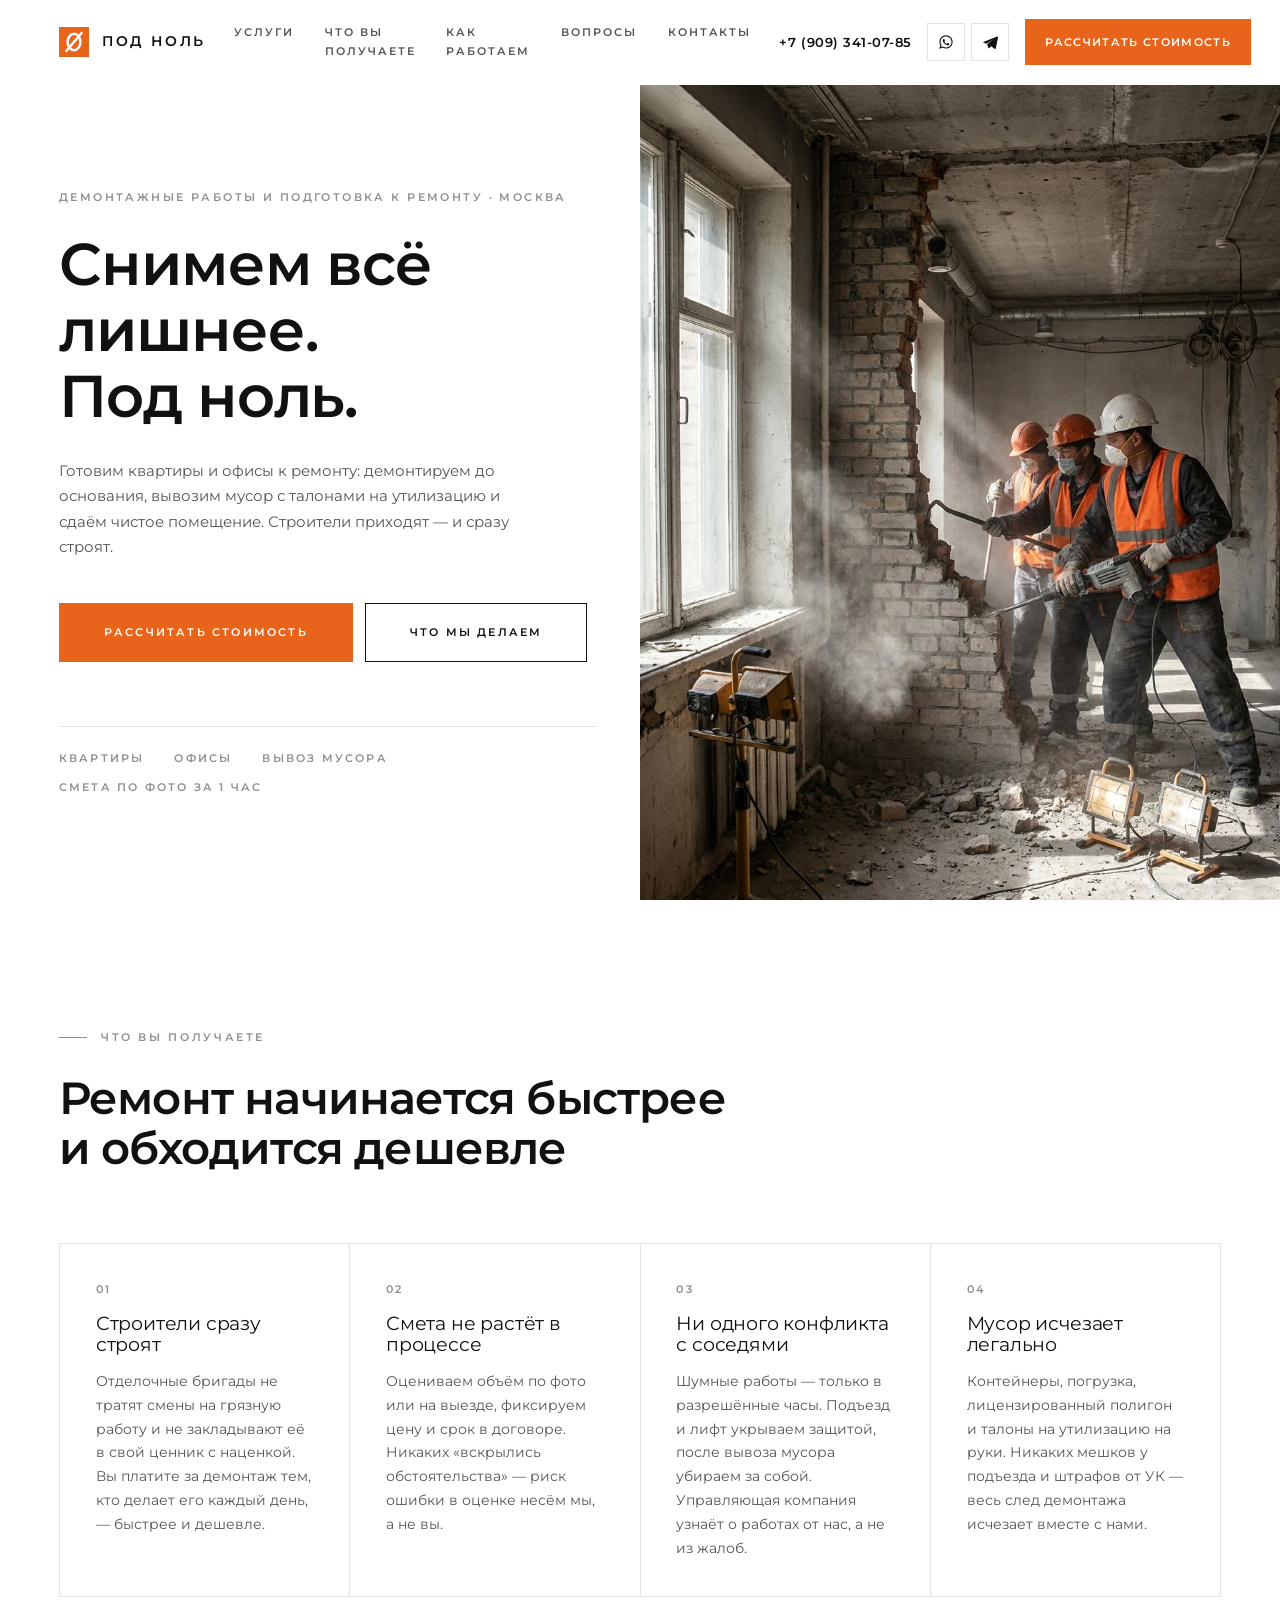
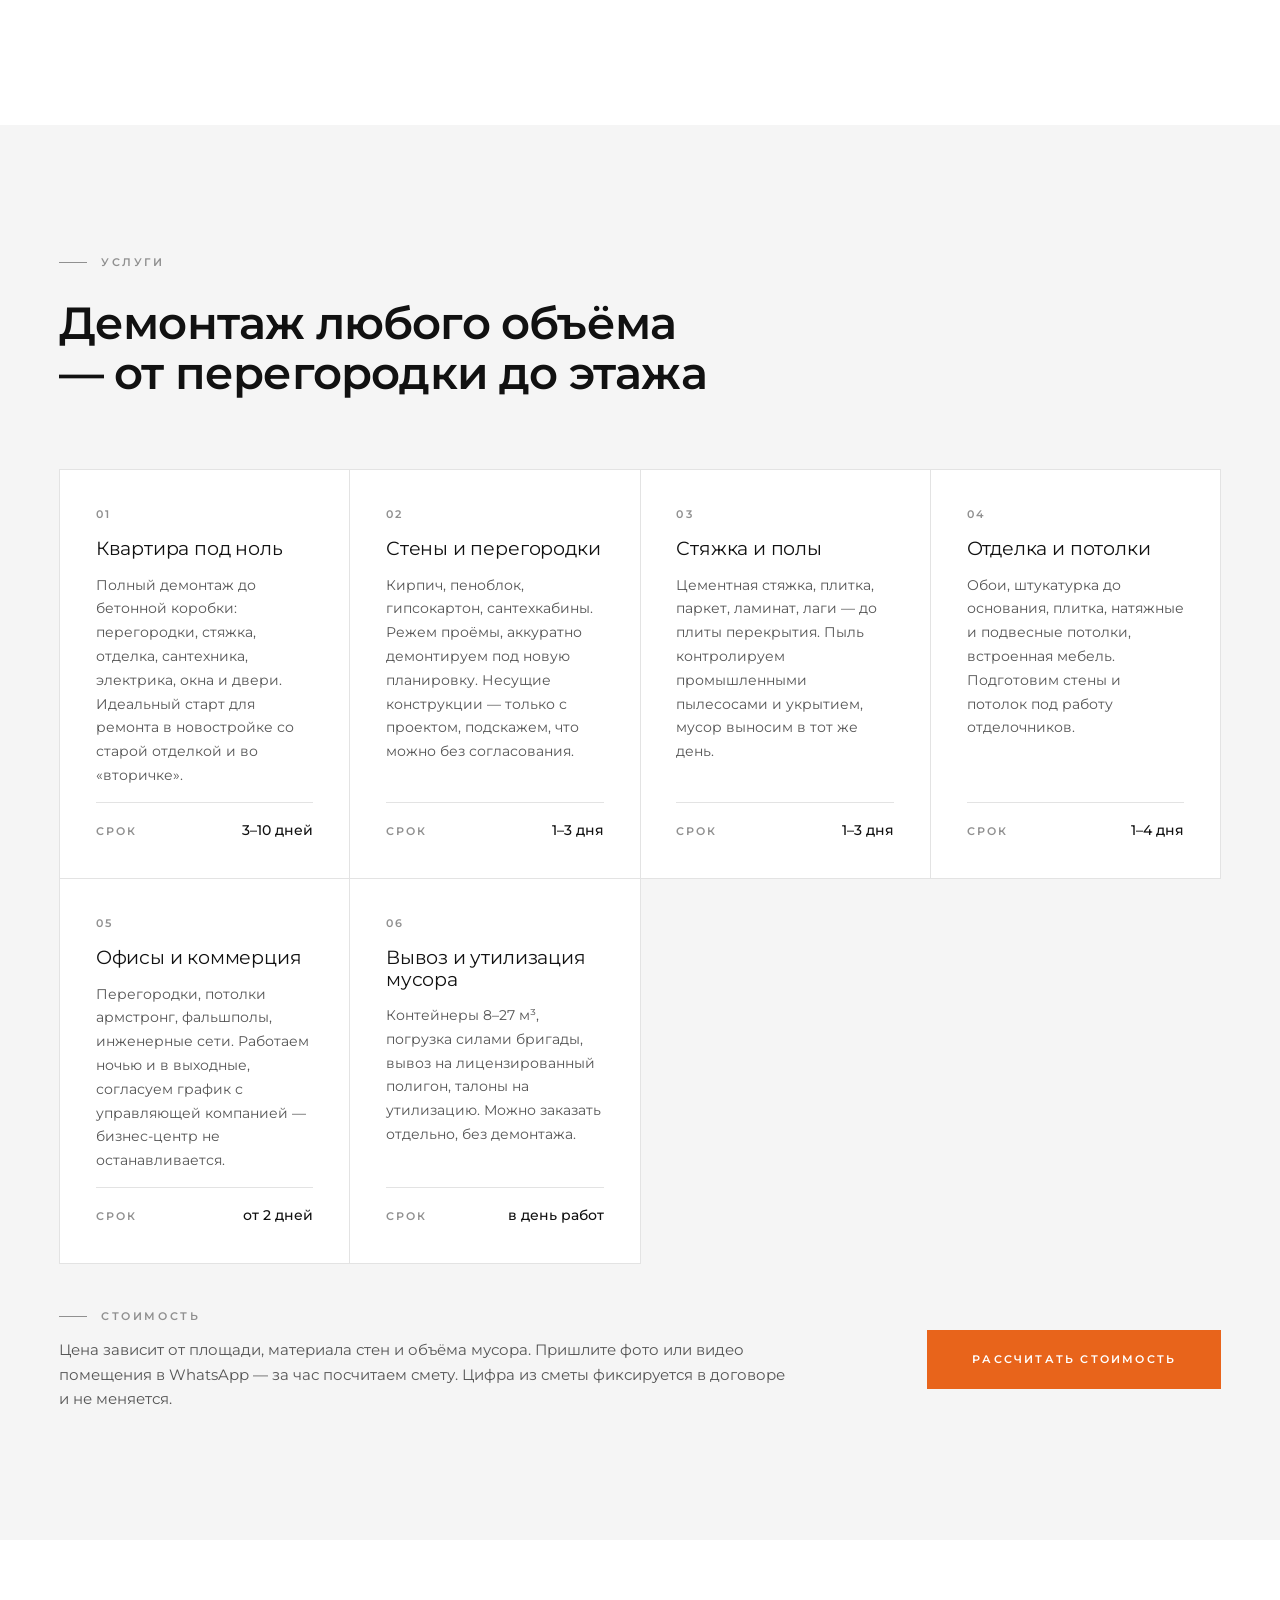
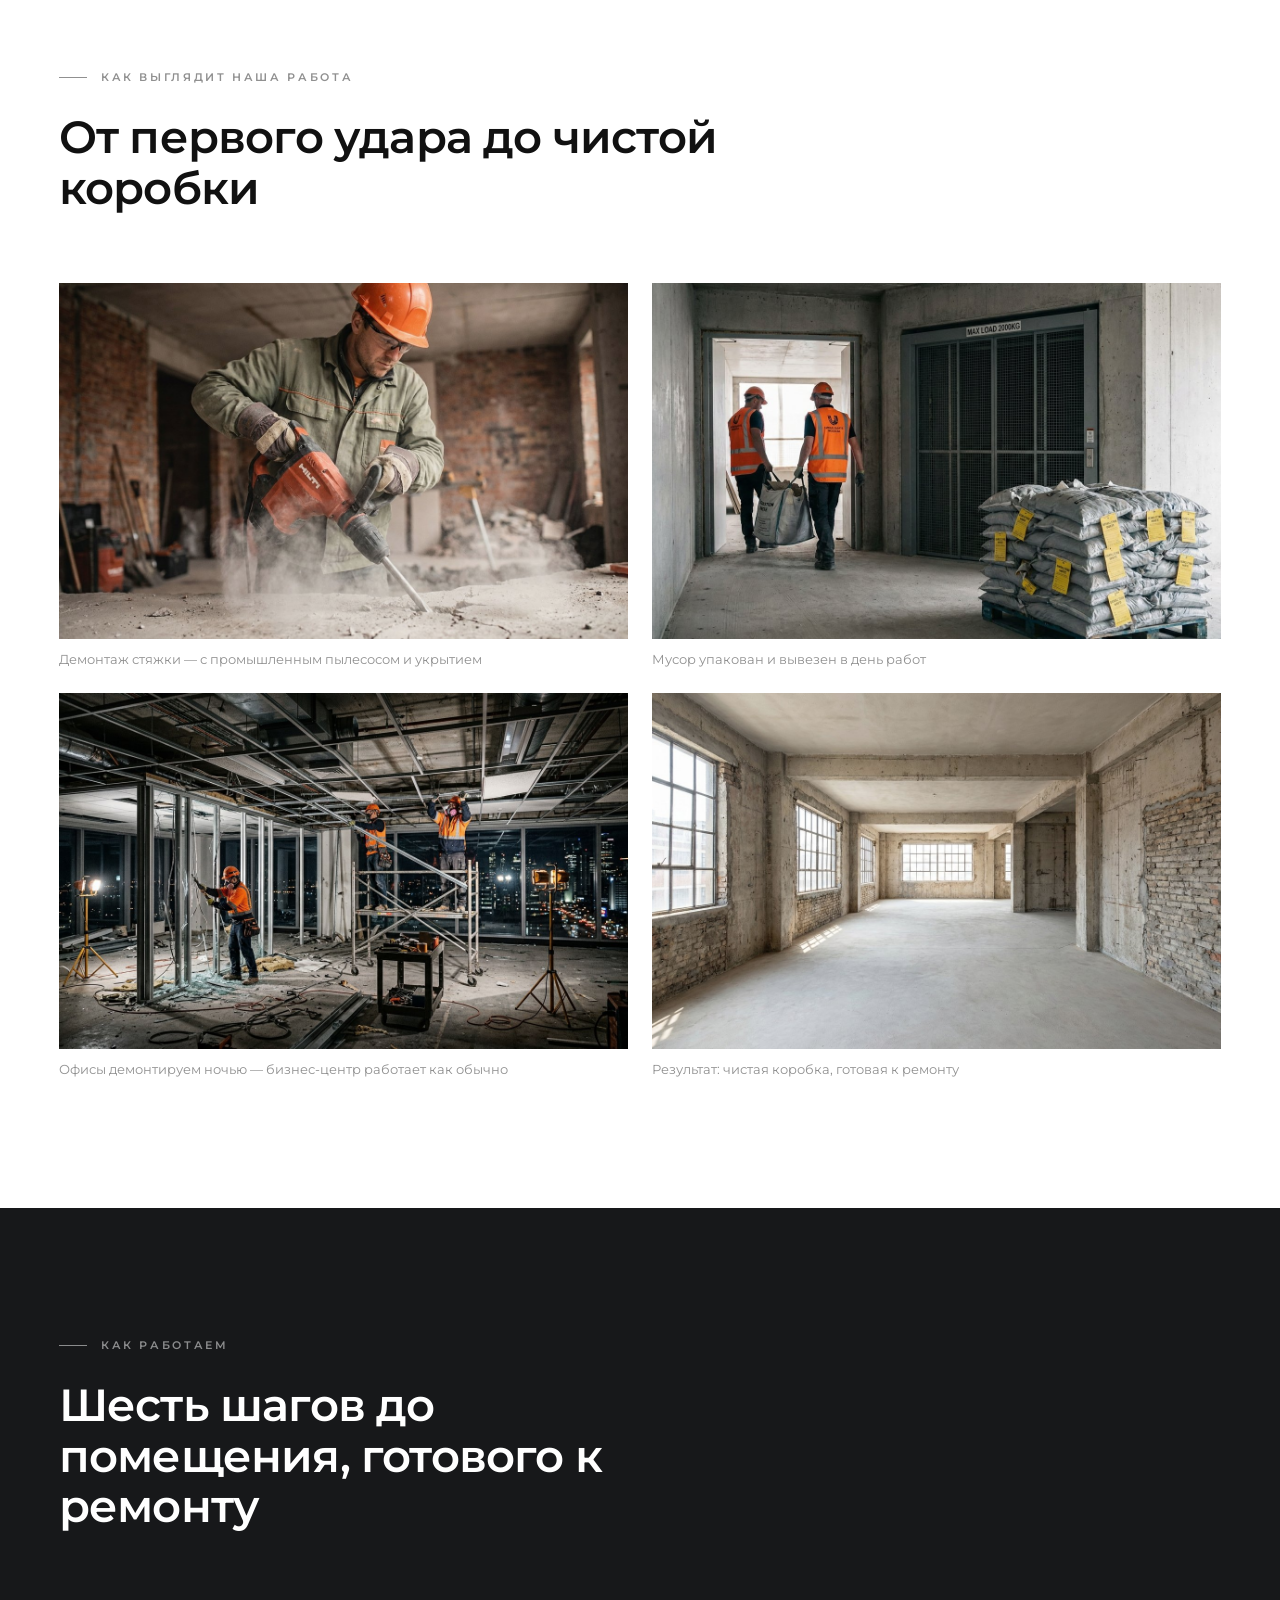
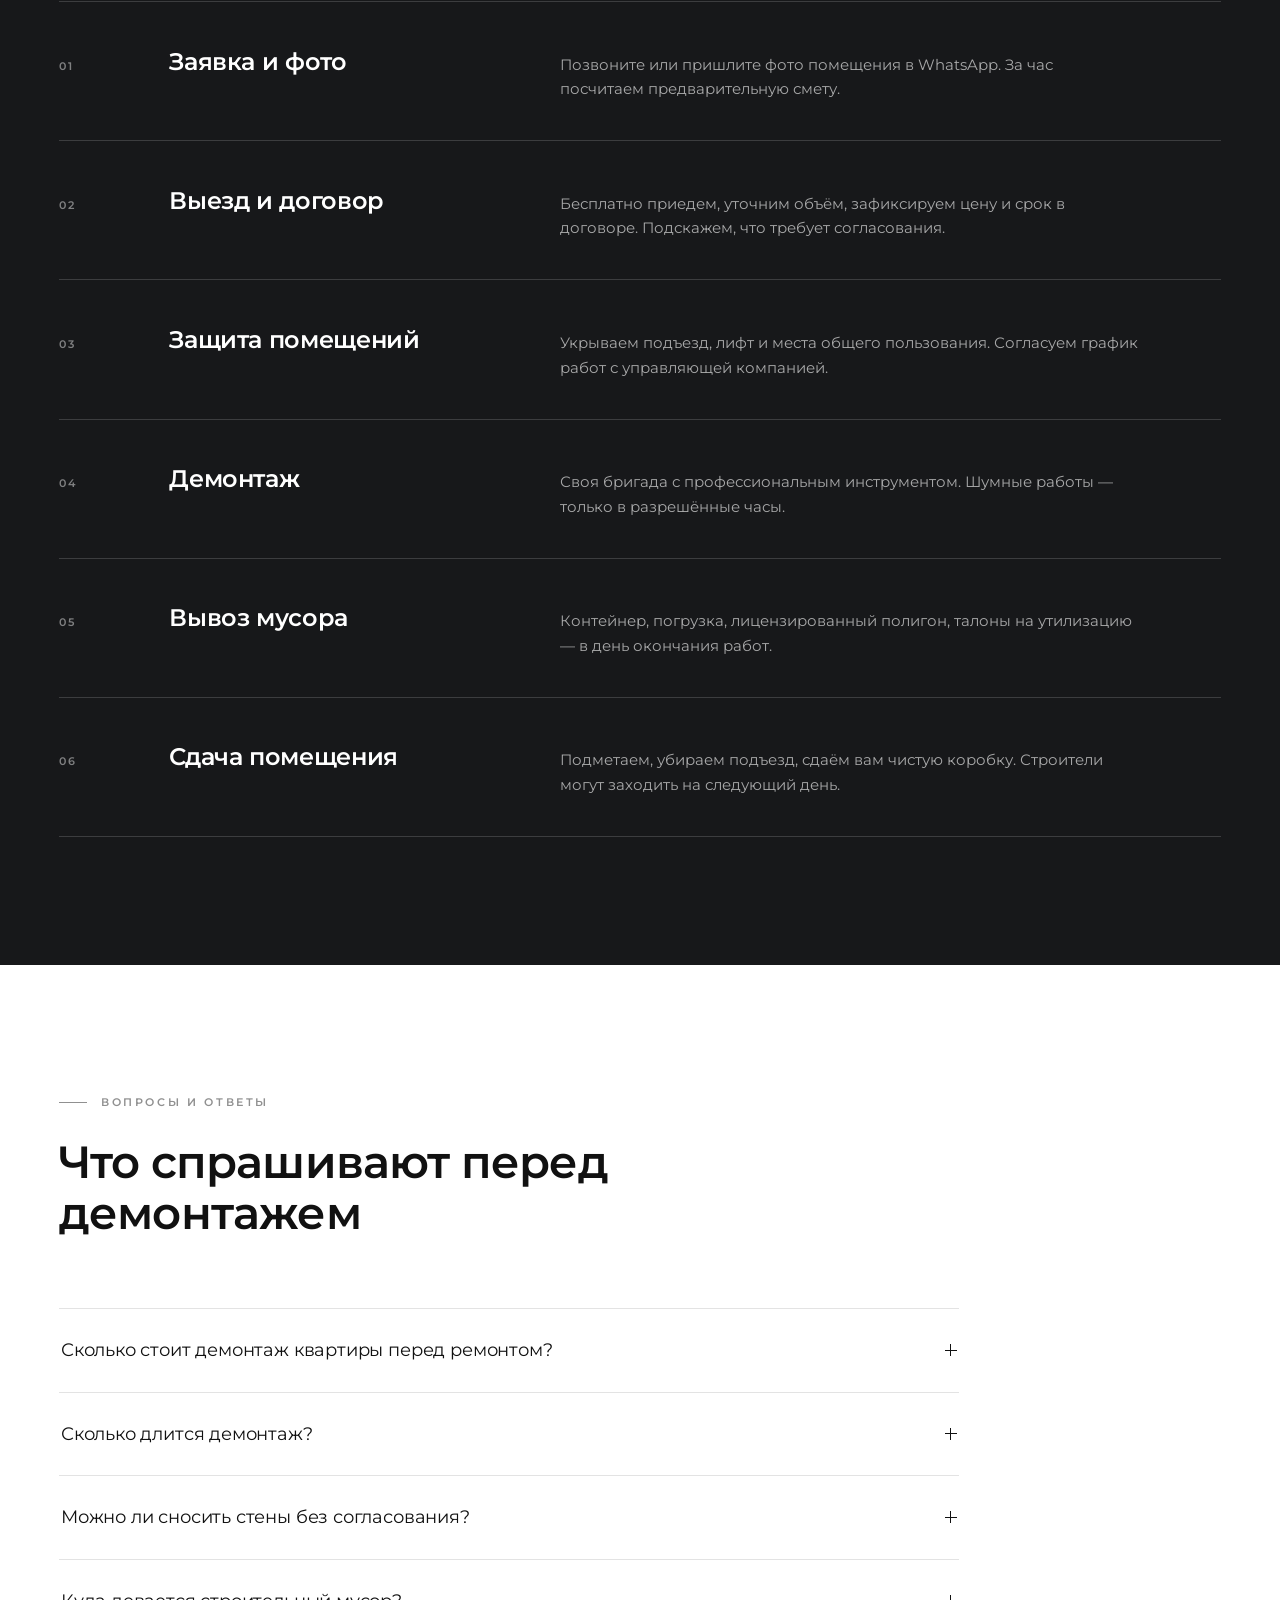
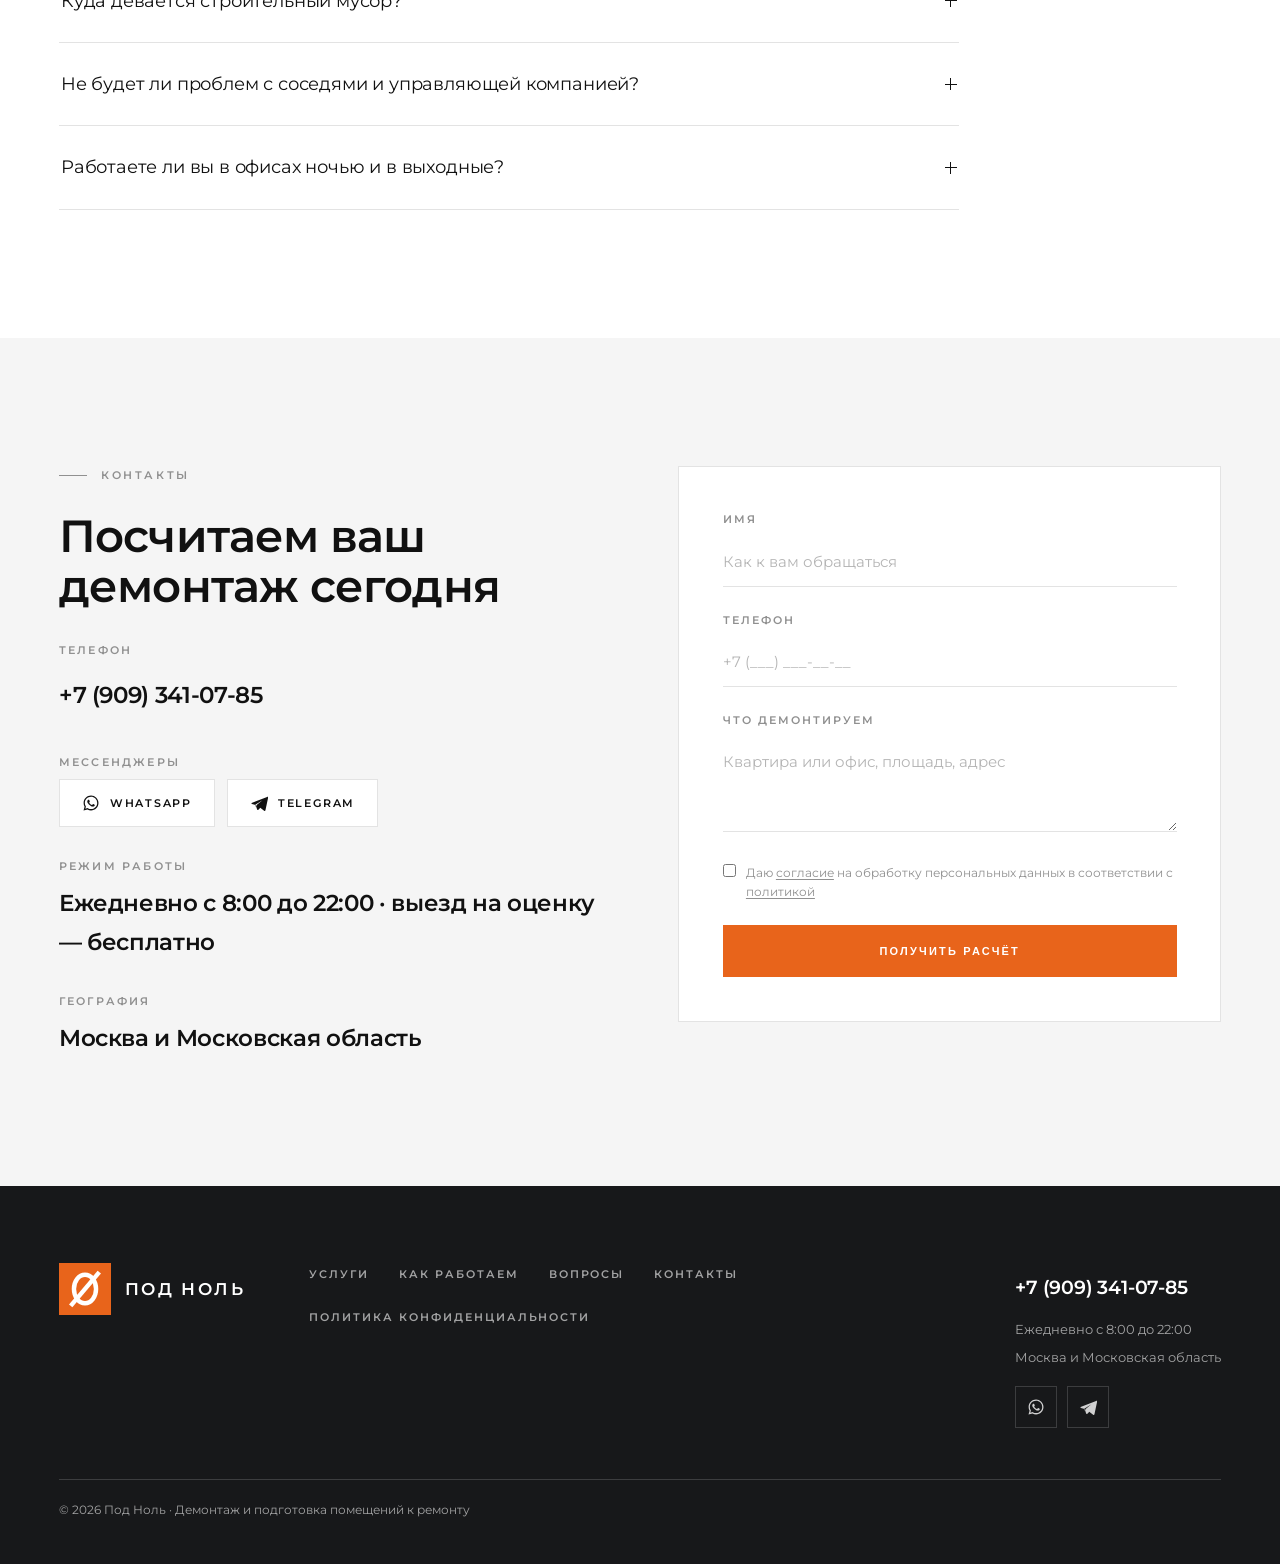
==== index.html @ 94e17ca0 "Заявки — в общий Telegram-чат через обработчик voidaform.ru Формы шлют на https://voidaform.ru/api/l" ====
<!DOCTYPE html>
<html lang="ru">
<head>
  <meta charset="UTF-8">
  <meta name="viewport" content="width=device-width, initial-scale=1">
  <title>Демонтажные работы в Москве — подготовка квартир и офисов к ремонту | Под Ноль</title>
  <meta name="description" content="Демонтаж под ноль и подготовка помещений к ремонту в Москве: квартиры, офисы, коммерческие площади. Снос стен, демонтаж стяжки и отделки, вывоз мусора с талонами. Смета по фото за 1 час, фиксируем цену в договоре.">
  <link rel="canonical" href="https://xn--d1aofccc0h.xn--p1ai/">
  <meta name="robots" content="index, follow">

  <meta property="og:type" content="website">
  <meta property="og:site_name" content="Под Ноль">
  <meta property="og:locale" content="ru_RU">
  <meta property="og:title" content="Под Ноль — демонтаж и подготовка помещений к ремонту">
  <meta property="og:description" content="Готовим квартиры и офисы к ремонту: демонтаж до основания, вывоз мусора, чистое помещение к приходу строителей. Смета по фото за 1 час.">
  <meta property="og:url" content="https://xn--d1aofccc0h.xn--p1ai/">
  <meta property="og:image" content="https://xn--d1aofccc0h.xn--p1ai/assets/img/hero.jpg">
  <meta name="twitter:card" content="summary_large_image">

  <link rel="icon" href="favicon.svg" type="image/svg+xml">

  <link rel="preload" href="assets/fonts/montserrat-cyrillic.woff2" as="font" type="font/woff2" crossorigin>
  <link rel="preload" href="assets/fonts/montserrat-latin.woff2" as="font" type="font/woff2" crossorigin>
  <link rel="stylesheet" href="css/style.css">
  <noscript><style>.reveal { opacity: 1; transform: none; }</style></noscript>
  <link rel="preload" as="image" href="assets/img/hero.jpg">

  <script type="application/ld+json">
  {
    "@context": "https://schema.org",
    "@type": "ProfessionalService",
    "@id": "https://xn--d1aofccc0h.xn--p1ai/#org",
    "name": "Под Ноль",
    "alternateName": "Под Ноль — демонтаж и подготовка помещений к ремонту",
    "description": "Демонтажные работы и подготовка помещений к ремонту в Москве: квартиры, офисы, коммерческие площади. Демонтаж стен, стяжки, отделки, вывоз и утилизация строительного мусора.",
    "url": "https://xn--d1aofccc0h.xn--p1ai/",
    "telephone": "+79093410785",
    "image": "https://xn--d1aofccc0h.xn--p1ai/assets/img/hero.jpg",
    "priceRange": "₽₽",
    "address": { "@type": "PostalAddress", "addressLocality": "Москва", "addressCountry": "RU" },
    "areaServed": "Москва и Московская область",
    "openingHours": "Mo-Su 08:00-22:00",
    "hasOfferCatalog": {
      "@type": "OfferCatalog",
      "name": "Демонтажные работы",
      "itemListElement": [
        { "@type": "Offer", "itemOffered": { "@type": "Service", "name": "Комплексный демонтаж квартиры под ноль", "serviceType": "Демонтаж квартиры перед ремонтом", "description": "Полный демонтаж до бетонного основания: стены, стяжка, отделка, сантехника, электрика. Помещение готово к ремонту.", "areaServed": "Москва и Московская область", "provider": { "@id": "https://xn--d1aofccc0h.xn--p1ai/#org" } } },
        { "@type": "Offer", "itemOffered": { "@type": "Service", "name": "Демонтаж стен и перегородок", "serviceType": "Снос стен и перегородок", "description": "Кирпич, пеноблок, гипсокартон, сантехкабины. Аккуратная резка проёмов без повреждения несущих конструкций.", "areaServed": "Москва и Московская область", "provider": { "@id": "https://xn--d1aofccc0h.xn--p1ai/#org" } } },
        { "@type": "Offer", "itemOffered": { "@type": "Service", "name": "Демонтаж стяжки и полов", "serviceType": "Демонтаж напольных покрытий", "description": "Цементная стяжка, плитка, паркет, ламинат, лаги. Вынос и вывоз в тот же день.", "areaServed": "Москва и Московская область", "provider": { "@id": "https://xn--d1aofccc0h.xn--p1ai/#org" } } },
        { "@type": "Offer", "itemOffered": { "@type": "Service", "name": "Демонтаж в офисах и коммерческих помещениях", "serviceType": "Демонтаж офисных помещений", "description": "Перегородки, потолки армстронг, фальшполы, инженерия. Работаем ночью и в выходные — без остановки бизнес-центра.", "areaServed": "Москва и Московская область", "provider": { "@id": "https://xn--d1aofccc0h.xn--p1ai/#org" } } },
        { "@type": "Offer", "itemOffered": { "@type": "Service", "name": "Вывоз и утилизация строительного мусора", "serviceType": "Вывоз строительного мусора", "description": "Контейнеры 8–27 м³, погрузка, талоны на утилизацию. Мусор не остаётся у подъезда ни на день.", "areaServed": "Москва и Московская область", "provider": { "@id": "https://xn--d1aofccc0h.xn--p1ai/#org" } } }
      ]
    }
  }
  </script>
  <script type="application/ld+json">
  {
    "@context": "https://schema.org",
    "@type": "FAQPage",
    "mainEntity": [
      { "@type": "Question", "name": "Сколько стоит демонтаж квартиры перед ремонтом?", "acceptedAnswer": { "@type": "Answer", "text": "Цена зависит от площади, материала стен и объёма мусора. Пришлите фото помещения в WhatsApp — за час посчитаем смету. Цифра из сметы фиксируется в договоре и не меняется в процессе." } },
      { "@type": "Question", "name": "Сколько длится демонтаж?", "acceptedAnswer": { "@type": "Answer", "text": "Однокомнатная квартира под ноль — 3–5 дней, трёхкомнатная — 5–10 дней, офис — от 2 дней в зависимости от площади. Точный срок фиксируем в договоре." } },
      { "@type": "Question", "name": "Можно ли сносить стены без согласования?", "acceptedAnswer": { "@type": "Answer", "text": "Ненесущие перегородки в большинстве случаев демонтируются без согласования, несущие конструкции не трогаем без проекта. Перед началом бесплатно подскажем, что в вашем помещении можно демонтировать сразу, а что требует согласования." } },
      { "@type": "Question", "name": "Куда девается строительный мусор?", "acceptedAnswer": { "@type": "Answer", "text": "Вывозим контейнерами на лицензированные полигоны и выдаём талоны на утилизацию. Мусор не остаётся у подъезда и не попадает в бытовые контейнеры — это защищает вас от штрафов и претензий управляющей компании." } },
      { "@type": "Question", "name": "Не будет ли проблем с соседями и управляющей компанией?", "acceptedAnswer": { "@type": "Answer", "text": "Работаем в разрешённые часы, места общего пользования укрываем защитными материалами, лифт — обивкой. После вывоза мусора убираем подъезд. Конфликты с УК — наша забота, а не ваша." } },
      { "@type": "Question", "name": "Работаете ли вы в офисах ночью и в выходные?", "acceptedAnswer": { "@type": "Answer", "text": "Да, демонтаж в бизнес-центрах чаще всего ведём ночью и в выходные, чтобы не мешать работе арендаторов. Согласуем график с управляющей компанией здания." } }
    ]
  }
  </script>
</head>
<body>

  <header class="header" id="header">
    <div class="container header__in">
      <a class="logo" href="./" aria-label="Под Ноль — на главную">
        <svg class="logo__mark" viewBox="0 0 40 40" aria-hidden="true">
          <rect x="0" y="0" width="40" height="40" fill="#E8641B"/>
          <ellipse cx="20" cy="20" rx="8.5" ry="11" fill="none" stroke="#fff" stroke-width="3.4"/>
          <path d="M9 33 31 7" stroke="#fff" stroke-width="3.4"/>
        </svg>
        <span class="logo__text">Под Ноль</span>
      </a>
      <nav class="nav" id="nav" aria-label="Основная навигация">
        <a href="#services">Услуги</a>
        <a href="#value">Что вы получаете</a>
        <a href="#process">Как работаем</a>
        <a href="#faq">Вопросы</a>
        <a href="#contacts">Контакты</a>
        <div class="nav__contacts">
          <a class="nav__phone" href="tel:+79093410785">+7 (909) 341-07-85</a>
          <div class="nav__messengers">
          <a href="https://wa.me/79093410785" rel="noopener" target="_blank" aria-label="Написать в WhatsApp"><svg viewBox="0 0 24 24" aria-hidden="true"><path d="M12.04 2C6.58 2 2.13 6.45 2.13 11.91c0 1.75.46 3.45 1.32 4.95L2 22l5.25-1.38a9.9 9.9 0 0 0 4.79 1.22h.01c5.46 0 9.91-4.45 9.91-9.91 0-2.65-1.03-5.14-2.9-7.01A9.82 9.82 0 0 0 12.04 2Zm0 18.15h-.01a8.2 8.2 0 0 1-4.19-1.15l-.3-.18-3.12.82.83-3.04-.2-.31a8.19 8.19 0 0 1-1.26-4.38c0-4.54 3.7-8.24 8.25-8.24 2.2 0 4.27.86 5.83 2.42a8.19 8.19 0 0 1 2.41 5.83c0 4.54-3.69 8.23-8.24 8.23Z"/><path d="M16.56 14.24c-.25-.13-1.47-.72-1.69-.81-.23-.08-.39-.12-.56.13-.16.24-.64.8-.78.97-.14.16-.29.19-.53.06-.25-.12-1.05-.38-1.99-1.23-.74-.65-1.23-1.46-1.38-1.71-.14-.24-.01-.38.11-.5.11-.11.25-.29.37-.44.13-.14.17-.24.25-.41.09-.16.04-.3-.02-.43-.06-.12-.56-1.34-.76-1.84-.2-.48-.4-.42-.56-.42-.14-.01-.3-.01-.47-.01-.16 0-.43.06-.65.3-.23.25-.86.84-.86 2.05s.88 2.38 1 2.54c.13.17 1.74 2.65 4.21 3.72.59.25 1.05.4 1.4.52.59.19 1.13.16 1.55.1.47-.07 1.46-.6 1.67-1.18.2-.58.2-1.07.14-1.18-.06-.1-.22-.16-.47-.29Z"/></svg></a>
          <a href="https://t.me/+79093410785" rel="noopener" target="_blank" aria-label="Написать в Telegram"><svg viewBox="0 0 24 24" aria-hidden="true"><path d="M21.94 4.3 2.9 11.64c-1.3.52-1.29 1.26-.24 1.58l4.89 1.52 1.87 5.75c.23.63.11.88.77.88.51 0 .73-.23 1.02-.51l2.47-2.4 5.14 3.8c.94.52 1.62.25 1.86-.87l3.37-15.88c.34-1.37-.53-1.99-1.42-1.58Zm-13.1 10.5-.02.03-.86 2.65-.98-3.03 9.6-6.02-7.74 6.37Z"/></svg></a>
        </div>
          <a class="btn nav__cta" href="#contacts" data-modal-open="Рассчитать стоимость">Рассчитать стоимость</a>
        </div>
      </nav>
      <div class="header__contacts">
        <a class="header__phone" href="tel:+79093410785">+7 (909) 341-07-85</a>
        <div class="header__messengers">
          <a href="https://wa.me/79093410785" rel="noopener" target="_blank" aria-label="Написать в WhatsApp"><svg viewBox="0 0 24 24" aria-hidden="true"><path d="M12.04 2C6.58 2 2.13 6.45 2.13 11.91c0 1.75.46 3.45 1.32 4.95L2 22l5.25-1.38a9.9 9.9 0 0 0 4.79 1.22h.01c5.46 0 9.91-4.45 9.91-9.91 0-2.65-1.03-5.14-2.9-7.01A9.82 9.82 0 0 0 12.04 2Zm0 18.15h-.01a8.2 8.2 0 0 1-4.19-1.15l-.3-.18-3.12.82.83-3.04-.2-.31a8.19 8.19 0 0 1-1.26-4.38c0-4.54 3.7-8.24 8.25-8.24 2.2 0 4.27.86 5.83 2.42a8.19 8.19 0 0 1 2.41 5.83c0 4.54-3.69 8.23-8.24 8.23Z"/><path d="M16.56 14.24c-.25-.13-1.47-.72-1.69-.81-.23-.08-.39-.12-.56.13-.16.24-.64.8-.78.97-.14.16-.29.19-.53.06-.25-.12-1.05-.38-1.99-1.23-.74-.65-1.23-1.46-1.38-1.71-.14-.24-.01-.38.11-.5.11-.11.25-.29.37-.44.13-.14.17-.24.25-.41.09-.16.04-.3-.02-.43-.06-.12-.56-1.34-.76-1.84-.2-.48-.4-.42-.56-.42-.14-.01-.3-.01-.47-.01-.16 0-.43.06-.65.3-.23.25-.86.84-.86 2.05s.88 2.38 1 2.54c.13.17 1.74 2.65 4.21 3.72.59.25 1.05.4 1.4.52.59.19 1.13.16 1.55.1.47-.07 1.46-.6 1.67-1.18.2-.58.2-1.07.14-1.18-.06-.1-.22-.16-.47-.29Z"/></svg></a>
          <a href="https://t.me/+79093410785" rel="noopener" target="_blank" aria-label="Написать в Telegram"><svg viewBox="0 0 24 24" aria-hidden="true"><path d="M21.94 4.3 2.9 11.64c-1.3.52-1.29 1.26-.24 1.58l4.89 1.52 1.87 5.75c.23.63.11.88.77.88.51 0 .73-.23 1.02-.51l2.47-2.4 5.14 3.8c.94.52 1.62.25 1.86-.87l3.37-15.88c.34-1.37-.53-1.99-1.42-1.58Zm-13.1 10.5-.02.03-.86 2.65-.98-3.03 9.6-6.02-7.74 6.37Z"/></svg></a>
        </div>
        <a class="btn btn--sm" href="#contacts" data-modal-open="Рассчитать стоимость">Рассчитать стоимость</a>
      </div>
      <button class="burger" id="burger" aria-label="Открыть меню" aria-expanded="false">
        <span></span><span></span><span></span>
      </button>
    </div>
  </header>

  <main>
    <section class="hero">
      <div class="hero__text">
        <span class="hero__eyebrow">Демонтажные работы и подготовка к ремонту · Москва</span>
        <h1 class="hero__title">Снимем всё лишнее. Под ноль.</h1>
        <p class="hero__sub">Готовим квартиры и офисы к ремонту: демонтируем до основания, вывозим мусор с талонами на утилизацию и сдаём чистое помещение. Строители приходят — и сразу строят.</p>
        <div class="hero__cta">
          <a class="btn" href="#contacts" data-modal-open="Рассчитать стоимость">Рассчитать стоимость</a>
          <a class="btn btn--ghost" href="#services">Что мы делаем</a>
        </div>
        <div class="hero__meta">
          <span>Квартиры</span>
          <span>Офисы</span>
          <span>Вывоз мусора</span>
          <span>Смета по фото за 1 час</span>
        </div>
      </div>
      <div class="hero__media">
        <img src="assets/img/hero.jpg" alt="Бригада в касках демонтирует кирпичную перегородку в квартире — демонтажные работы «Под Ноль»" fetchpriority="high" width="896" height="1200">
      </div>
    </section>

    <section class="section" id="value">
      <div class="container">
        <div class="section__head reveal">
          <div>
            <span class="section-label">Что вы получаете</span>
            <h2 class="section-title">Ремонт начинается быстрее и обходится дешевле</h2>
          </div>
        </div>
        <div class="services-grid">
          <article class="service reveal">
            <span class="service__num">01</span>
            <h3>Строители сразу строят</h3>
            <p>Отделочные бригады не тратят смены на грязную работу и не закладывают её в свой ценник с наценкой. Вы платите за демонтаж тем, кто делает его каждый день, — быстрее и дешевле.</p>
          </article>
          <article class="service reveal">
            <span class="service__num">02</span>
            <h3>Смета не растёт в процессе</h3>
            <p>Оцениваем объём по фото или на выезде, фиксируем цену и срок в договоре. Никаких «вскрылись обстоятельства» — риск ошибки в оценке несём мы, а не вы.</p>
          </article>
          <article class="service reveal">
            <span class="service__num">03</span>
            <h3>Ни одного конфликта с соседями</h3>
            <p>Шумные работы — только в разрешённые часы. Подъезд и лифт укрываем защитой, после вывоза мусора убираем за собой. Управляющая компания узнаёт о работах от нас, а не из жалоб.</p>
          </article>
          <article class="service reveal">
            <span class="service__num">04</span>
            <h3>Мусор исчезает легально</h3>
            <p>Контейнеры, погрузка, лицензированный полигон и талоны на утилизацию на руки. Никаких мешков у подъезда и штрафов от УК — весь след демонтажа исчезает вместе с нами.</p>
          </article>
        </div>
      </div>
    </section>

    <section class="section section--soft" id="services">
      <div class="container">
        <div class="section__head reveal">
          <div>
            <span class="section-label">Услуги</span>
            <h2 class="section-title">Демонтаж любого объёма — от перегородки до этажа</h2>
          </div>
        </div>
        <div class="services-grid">
          <article class="service reveal">
            <span class="service__num">01</span>
            <h3>Квартира под ноль</h3>
            <p>Полный демонтаж до бетонной коробки: перегородки, стяжка, отделка, сантехника, электрика, окна и двери. Идеальный старт для ремонта в новостройке со старой отделкой и во «вторичке».</p>
            <dl class="service__meta"><dt>Срок</dt><dd>3–10 дней</dd></dl>
          </article>
          <article class="service reveal">
            <span class="service__num">02</span>
            <h3>Стены и перегородки</h3>
            <p>Кирпич, пеноблок, гипсокартон, сантехкабины. Режем проёмы, аккуратно демонтируем под новую планировку. Несущие конструкции — только с проектом, подскажем, что можно без согласования.</p>
            <dl class="service__meta"><dt>Срок</dt><dd>1–3 дня</dd></dl>
          </article>
          <article class="service reveal">
            <span class="service__num">03</span>
            <h3>Стяжка и полы</h3>
            <p>Цементная стяжка, плитка, паркет, ламинат, лаги — до плиты перекрытия. Пыль контролируем промышленными пылесосами и укрытием, мусор выносим в тот же день.</p>
            <dl class="service__meta"><dt>Срок</dt><dd>1–3 дня</dd></dl>
          </article>
          <article class="service reveal">
            <span class="service__num">04</span>
            <h3>Отделка и потолки</h3>
            <p>Обои, штукатурка до основания, плитка, натяжные и подвесные потолки, встроенная мебель. Подготовим стены и потолок под работу отделочников.</p>
            <dl class="service__meta"><dt>Срок</dt><dd>1–4 дня</dd></dl>
          </article>
          <article class="service reveal">
            <span class="service__num">05</span>
            <h3>Офисы и коммерция</h3>
            <p>Перегородки, потолки армстронг, фальшполы, инженерные сети. Работаем ночью и в выходные, согласуем график с управляющей компанией — бизнес-центр не останавливается.</p>
            <dl class="service__meta"><dt>Срок</dt><dd>от 2 дней</dd></dl>
          </article>
          <article class="service reveal">
            <span class="service__num">06</span>
            <h3>Вывоз и утилизация мусора</h3>
            <p>Контейнеры 8–27 м³, погрузка силами бригады, вывоз на лицензированный полигон, талоны на утилизацию. Можно заказать отдельно, без демонтажа.</p>
            <dl class="service__meta"><dt>Срок</dt><dd>в день работ</dd></dl>
          </article>
        </div>
        <div class="services-note reveal">
          <div class="services-note__text">
            <span class="section-label">Стоимость</span>
            <p>Цена зависит от площади, материала стен и объёма мусора. Пришлите фото или видео помещения в WhatsApp — за час посчитаем смету. Цифра из сметы фиксируется в договоре и не меняется.</p>
          </div>
          <a class="btn" href="#contacts" data-modal-open="Рассчитать стоимость">Рассчитать стоимость</a>
        </div>
      </div>
    </section>

    <section class="section">
      <div class="container">
        <div class="section__head reveal">
          <div>
            <span class="section-label">Как выглядит наша работа</span>
            <h2 class="section-title">От первого удара до чистой коробки</h2>
          </div>
        </div>
        <div class="photos">
          <figure class="reveal"><img src="assets/img/screed.jpg" alt="Демонтаж стяжки пола отбойным молотком в квартире" loading="lazy" width="1376" height="768"><figcaption>Демонтаж стяжки — с промышленным пылесосом и укрытием</figcaption></figure>
          <figure class="reveal"><img src="assets/img/waste.jpg" alt="Вынос мешков со строительным мусором из квартиры" loading="lazy" width="1376" height="768"><figcaption>Мусор упакован и вывезен в день работ</figcaption></figure>
          <figure class="reveal"><img src="assets/img/office.jpg" alt="Ночной демонтаж подвесного потолка и перегородок в офисе бизнес-центра" loading="lazy" width="1376" height="768"><figcaption>Офисы демонтируем ночью — бизнес-центр работает как обычно</figcaption></figure>
          <figure class="reveal"><img src="assets/img/shell.jpg" alt="Квартира после полного демонтажа — чистая бетонная коробка, готовая к ремонту" loading="lazy" width="1376" height="768"><figcaption>Результат: чистая коробка, готовая к ремонту</figcaption></figure>
        </div>
      </div>
    </section>

    <section class="section section--dark" id="process">
      <div class="container">
        <div class="section__head reveal">
          <div>
            <span class="section-label">Как работаем</span>
            <h2 class="section-title">Шесть шагов до помещения, готового к ремонту</h2>
          </div>
        </div>
        <div class="process">
          <div class="process__row reveal">
            <span class="process__num">01</span>
            <span class="process__name">Заявка и фото</span>
            <p class="process__text">Позвоните или пришлите фото помещения в WhatsApp. За час посчитаем предварительную смету.</p>
          </div>
          <div class="process__row reveal">
            <span class="process__num">02</span>
            <span class="process__name">Выезд и договор</span>
            <p class="process__text">Бесплатно приедем, уточним объём, зафиксируем цену и срок в договоре. Подскажем, что требует согласования.</p>
          </div>
          <div class="process__row reveal">
            <span class="process__num">03</span>
            <span class="process__name">Защита помещений</span>
            <p class="process__text">Укрываем подъезд, лифт и места общего пользования. Согласуем график работ с управляющей компанией.</p>
          </div>
          <div class="process__row reveal">
            <span class="process__num">04</span>
            <span class="process__name">Демонтаж</span>
            <p class="process__text">Своя бригада с профессиональным инструментом. Шумные работы — только в разрешённые часы.</p>
          </div>
          <div class="process__row reveal">
            <span class="process__num">05</span>
            <span class="process__name">Вывоз мусора</span>
            <p class="process__text">Контейнер, погрузка, лицензированный полигон, талоны на утилизацию — в день окончания работ.</p>
          </div>
          <div class="process__row reveal">
            <span class="process__num">06</span>
            <span class="process__name">Сдача помещения</span>
            <p class="process__text">Подметаем, убираем подъезд, сдаём вам чистую коробку. Строители могут заходить на следующий день.</p>
          </div>
        </div>
      </div>
    </section>

    <section class="section" id="faq">
      <div class="container">
        <div class="section__head reveal">
          <div>
            <span class="section-label">Вопросы и ответы</span>
            <h2 class="section-title">Что спрашивают перед демонтажем</h2>
          </div>
        </div>
        <div class="faq reveal">
          <details>
            <summary>Сколько стоит демонтаж квартиры перед ремонтом?</summary>
            <p class="faq__a">Цена зависит от площади, материала стен и объёма мусора. Пришлите фото помещения в WhatsApp на <a href="https://wa.me/79093410785" rel="noopener" target="_blank">+7&nbsp;(909)&nbsp;341-07-85</a> — за час посчитаем смету. Цифра из сметы фиксируется в договоре и не меняется в процессе.</p>
          </details>
          <details>
            <summary>Сколько длится демонтаж?</summary>
            <p class="faq__a">Однокомнатная квартира под ноль — 3–5 дней, трёхкомнатная — 5–10 дней, офис — от 2 дней в зависимости от площади. Точный срок фиксируем в договоре.</p>
          </details>
          <details>
            <summary>Можно ли сносить стены без согласования?</summary>
            <p class="faq__a">Ненесущие перегородки в большинстве случаев демонтируются без согласования, несущие конструкции не трогаем без проекта. Перед началом бесплатно подскажем, что в вашем помещении можно демонтировать сразу, а что требует согласования.</p>
          </details>
          <details>
            <summary>Куда девается строительный мусор?</summary>
            <p class="faq__a">Вывозим контейнерами на лицензированные полигоны и выдаём талоны на утилизацию. Мусор не остаётся у подъезда и не попадает в бытовые контейнеры — это защищает вас от штрафов и претензий управляющей компании.</p>
          </details>
          <details>
            <summary>Не будет ли проблем с соседями и управляющей компанией?</summary>
            <p class="faq__a">Работаем в разрешённые часы, места общего пользования укрываем защитными материалами, лифт — обивкой. После вывоза мусора убираем подъезд. Конфликты с УК — наша забота, а не ваша.</p>
          </details>
          <details>
            <summary>Работаете ли вы в офисах ночью и в выходные?</summary>
            <p class="faq__a">Да, демонтаж в бизнес-центрах чаще всего ведём ночью и в выходные, чтобы не мешать работе арендаторов. Согласуем график с управляющей компанией здания.</p>
          </details>
        </div>
      </div>
    </section>

    <section class="section section--soft" id="contacts">
      <div class="container contact">
        <div class="contact__info reveal">
          <div>
            <span class="section-label">Контакты</span>
            <h2 class="section-title">Посчитаем ваш демонтаж сегодня</h2>
          </div>
          <div class="contact__row">
            <div class="contact__label">Телефон</div>
            <a href="tel:+79093410785">+7 (909) 341-07-85</a>
          </div>
          <div class="contact__row">
            <div class="contact__label">Мессенджеры</div>
            <div class="messengers">
              <a class="messenger" href="https://wa.me/79093410785" rel="noopener" target="_blank" aria-label="Написать в WhatsApp на +7 909 341-07-85">
                <svg viewBox="0 0 24 24" aria-hidden="true" focusable="false"><path d="M12.04 2C6.58 2 2.13 6.45 2.13 11.91c0 1.75.46 3.45 1.32 4.95L2 22l5.25-1.38a9.9 9.9 0 0 0 4.79 1.22h.01c5.46 0 9.91-4.45 9.91-9.91 0-2.65-1.03-5.14-2.9-7.01A9.82 9.82 0 0 0 12.04 2Zm0 18.15h-.01a8.2 8.2 0 0 1-4.19-1.15l-.3-.18-3.12.82.83-3.04-.2-.31a8.19 8.19 0 0 1-1.26-4.38c0-4.54 3.7-8.24 8.25-8.24 2.2 0 4.27.86 5.83 2.42a8.19 8.19 0 0 1 2.41 5.83c0 4.54-3.69 8.23-8.24 8.23Z"/><path d="M16.56 14.24c-.25-.13-1.47-.72-1.69-.81-.23-.08-.39-.12-.56.13-.16.24-.64.8-.78.97-.14.16-.29.19-.53.06-.25-.12-1.05-.38-1.99-1.23-.74-.65-1.23-1.46-1.38-1.71-.14-.24-.01-.38.11-.5.11-.11.25-.29.37-.44.13-.14.17-.24.25-.41.09-.16.04-.3-.02-.43-.06-.12-.56-1.34-.76-1.84-.2-.48-.4-.42-.56-.42-.14-.01-.3-.01-.47-.01-.16 0-.43.06-.65.3-.23.25-.86.84-.86 2.05s.88 2.38 1 2.54c.13.17 1.74 2.65 4.21 3.72.59.25 1.05.4 1.4.52.59.19 1.13.16 1.55.1.47-.07 1.46-.6 1.67-1.18.2-.58.2-1.07.14-1.18-.06-.1-.22-.16-.47-.29Z"/></svg>
                <span>WhatsApp</span>
              </a>
              <a class="messenger" href="https://t.me/+79093410785" rel="noopener" target="_blank" aria-label="Написать в Telegram на +7 909 341-07-85">
                <svg viewBox="0 0 24 24" aria-hidden="true" focusable="false"><path d="M21.94 4.3 2.9 11.64c-1.3.52-1.29 1.26-.24 1.58l4.89 1.52 1.87 5.75c.23.63.11.88.77.88.51 0 .73-.23 1.02-.51l2.47-2.4 5.14 3.8c.94.52 1.62.25 1.86-.87l3.37-15.88c.34-1.37-.53-1.99-1.42-1.58Zm-13.1 10.5-.02.03-.86 2.65-.98-3.03 9.6-6.02-7.74 6.37Z"/></svg>
                <span>Telegram</span>
              </a>
            </div>
          </div>
          <div class="contact__row">
            <div class="contact__label">Режим работы</div>
            <p>Ежедневно с 8:00 до 22:00 · выезд на оценку — бесплатно</p>
          </div>
          <div class="contact__row">
            <div class="contact__label">География</div>
            <p>Москва и Московская область</p>
          </div>
        </div>
        <form class="form reveal" id="lead-form" novalidate data-endpoint="https://voidaform.ru/api/lead.php">
          <input class="form__trap" type="text" name="company" tabindex="-1" autocomplete="off" aria-hidden="true">
          <input type="hidden" name="site" value="подноль.рф">
        <input type="hidden" name="source" value="Форма в разделе «Контакты»">
          <div class="form__field">
            <label for="f-name">Имя</label>
            <input id="f-name" name="name" type="text" autocomplete="name" required placeholder="Как к вам обращаться">
          </div>
          <div class="form__field">
            <label for="f-phone">Телефон</label>
            <input id="f-phone" name="phone" type="tel" autocomplete="tel" required placeholder="+7 (___) ___-__-__">
          </div>
          <div class="form__field">
            <label for="f-msg">Что демонтируем</label>
            <textarea id="f-msg" name="message" rows="3" placeholder="Квартира или офис, площадь, адрес"></textarea>
          </div>
          <label class="form__consent">
            <input type="checkbox" required>
            <span>Даю <a href="consent.html">согласие</a> на обработку персональных данных в соответствии с <a href="privacy.html">политикой</a></span>
          </label>
          <button class="btn" type="submit">Получить расчёт</button>
          <p class="form__done">Спасибо! Перезвоним в течение часа в рабочее время.</p>
        </form>
      </div>
    </section>
  </main>

  <footer class="footer">
    <div class="container">
      <div class="footer__top">
        <a class="footer__logo" href="./" aria-label="Под Ноль — на главную">
          <svg viewBox="0 0 40 40" width="52" height="52" aria-hidden="true">
            <rect x="0" y="0" width="40" height="40" fill="#E8641B"/>
            <ellipse cx="20" cy="20" rx="8.5" ry="11" fill="none" stroke="#fff" stroke-width="3.4"/>
            <path d="M9 33 31 7" stroke="#fff" stroke-width="3.4"/>
          </svg>
          <span class="footer__wordmark">Под Ноль</span>
        </a>
        <nav class="footer__nav" aria-label="Навигация в подвале">
          <a href="#services">Услуги</a>
          <a href="#process">Как работаем</a>
          <a href="#faq">Вопросы</a>
          <a href="#contacts">Контакты</a>
          <a href="privacy.html">Политика конфиденциальности</a>
        </nav>
        <div class="footer__contact">
          <a class="footer__phone" href="tel:+79093410785">+7 (909) 341-07-85</a>
          <span>Ежедневно с 8:00 до 22:00</span>
          <span>Москва и Московская область</span>
          <div class="footer__messengers">
            <a href="https://wa.me/79093410785" rel="noopener" target="_blank" aria-label="Написать в WhatsApp"><svg viewBox="0 0 24 24" aria-hidden="true"><path d="M12.04 2C6.58 2 2.13 6.45 2.13 11.91c0 1.75.46 3.45 1.32 4.95L2 22l5.25-1.38a9.9 9.9 0 0 0 4.79 1.22h.01c5.46 0 9.91-4.45 9.91-9.91 0-2.65-1.03-5.14-2.9-7.01A9.82 9.82 0 0 0 12.04 2Zm0 18.15h-.01a8.2 8.2 0 0 1-4.19-1.15l-.3-.18-3.12.82.83-3.04-.2-.31a8.19 8.19 0 0 1-1.26-4.38c0-4.54 3.7-8.24 8.25-8.24 2.2 0 4.27.86 5.83 2.42a8.19 8.19 0 0 1 2.41 5.83c0 4.54-3.69 8.23-8.24 8.23Z"/><path d="M16.56 14.24c-.25-.13-1.47-.72-1.69-.81-.23-.08-.39-.12-.56.13-.16.24-.64.8-.78.97-.14.16-.29.19-.53.06-.25-.12-1.05-.38-1.99-1.23-.74-.65-1.23-1.46-1.38-1.71-.14-.24-.01-.38.11-.5.11-.11.25-.29.37-.44.13-.14.17-.24.25-.41.09-.16.04-.3-.02-.43-.06-.12-.56-1.34-.76-1.84-.2-.48-.4-.42-.56-.42-.14-.01-.3-.01-.47-.01-.16 0-.43.06-.65.3-.23.25-.86.84-.86 2.05s.88 2.38 1 2.54c.13.17 1.74 2.65 4.21 3.72.59.25 1.05.4 1.4.52.59.19 1.13.16 1.55.1.47-.07 1.46-.6 1.67-1.18.2-.58.2-1.07.14-1.18-.06-.1-.22-.16-.47-.29Z"/></svg></a>
            <a href="https://t.me/+79093410785" rel="noopener" target="_blank" aria-label="Написать в Telegram"><svg viewBox="0 0 24 24" aria-hidden="true"><path d="M21.94 4.3 2.9 11.64c-1.3.52-1.29 1.26-.24 1.58l4.89 1.52 1.87 5.75c.23.63.11.88.77.88.51 0 .73-.23 1.02-.51l2.47-2.4 5.14 3.8c.94.52 1.62.25 1.86-.87l3.37-15.88c.34-1.37-.53-1.99-1.42-1.58Zm-13.1 10.5-.02.03-.86 2.65-.98-3.03 9.6-6.02-7.74 6.37Z"/></svg></a>
          </div>
        </div>
      </div>
      <div class="footer__bottom">
        <span>© 2026 Под Ноль · Демонтаж и подготовка помещений к ремонту</span>
      </div>
    </div>
  </footer>

  <!-- Быстрая связь: показывается только на смартфонах -->
  <div class="fab" id="fab">
    <div class="fab__menu" id="fab-menu">
      <a class="fab__item" href="tel:+79093410785"><svg viewBox="0 0 24 24" aria-hidden="true"><path d="M6.6 10.8a15.1 15.1 0 0 0 6.6 6.6l2.2-2.2c.3-.3.7-.4 1-.2 1.2.4 2.4.6 3.6.6.6 0 1 .4 1 1V20c0 .6-.4 1-1 1-9.4 0-17-7.6-17-17 0-.6.4-1 1-1h3.5c.6 0 1 .4 1 1 0 1.3.2 2.5.6 3.6.1.4 0 .7-.2 1l-2.3 2.2Z"/></svg><span>Позвонить</span></a>
      <a class="fab__item" href="https://wa.me/79093410785" rel="noopener" target="_blank"><svg viewBox="0 0 24 24" aria-hidden="true"><path d="M12.04 2C6.58 2 2.13 6.45 2.13 11.91c0 1.75.46 3.45 1.32 4.95L2 22l5.25-1.38a9.9 9.9 0 0 0 4.79 1.22h.01c5.46 0 9.91-4.45 9.91-9.91 0-2.65-1.03-5.14-2.9-7.01A9.82 9.82 0 0 0 12.04 2Zm0 18.15h-.01a8.2 8.2 0 0 1-4.19-1.15l-.3-.18-3.12.82.83-3.04-.2-.31a8.19 8.19 0 0 1-1.26-4.38c0-4.54 3.7-8.24 8.25-8.24 2.2 0 4.27.86 5.83 2.42a8.19 8.19 0 0 1 2.41 5.83c0 4.54-3.69 8.23-8.24 8.23Z"/><path d="M16.56 14.24c-.25-.13-1.47-.72-1.69-.81-.23-.08-.39-.12-.56.13-.16.24-.64.8-.78.97-.14.16-.29.19-.53.06-.25-.12-1.05-.38-1.99-1.23-.74-.65-1.23-1.46-1.38-1.71-.14-.24-.01-.38.11-.5.11-.11.25-.29.37-.44.13-.14.17-.24.25-.41.09-.16.04-.3-.02-.43-.06-.12-.56-1.34-.76-1.84-.2-.48-.4-.42-.56-.42-.14-.01-.3-.01-.47-.01-.16 0-.43.06-.65.3-.23.25-.86.84-.86 2.05s.88 2.38 1 2.54c.13.17 1.74 2.65 4.21 3.72.59.25 1.05.4 1.4.52.59.19 1.13.16 1.55.1.47-.07 1.46-.6 1.67-1.18.2-.58.2-1.07.14-1.18-.06-.1-.22-.16-.47-.29Z"/></svg><span>WhatsApp</span></a>
      <a class="fab__item" href="https://t.me/+79093410785" rel="noopener" target="_blank"><svg viewBox="0 0 24 24" aria-hidden="true"><path d="M21.94 4.3 2.9 11.64c-1.3.52-1.29 1.26-.24 1.58l4.89 1.52 1.87 5.75c.23.63.11.88.77.88.51 0 .73-.23 1.02-.51l2.47-2.4 5.14 3.8c.94.52 1.62.25 1.86-.87l3.37-15.88c.34-1.37-.53-1.99-1.42-1.58Zm-13.1 10.5-.02.03-.86 2.65-.98-3.03 9.6-6.02-7.74 6.37Z"/></svg><span>Telegram</span></a>
    </div>
    <button class="fab__toggle" id="fab-toggle" type="button" aria-label="Связаться с нами" aria-expanded="false" aria-controls="fab-menu"><svg viewBox="0 0 24 24" aria-hidden="true"><path d="M11 5h2v14h-2z"/><path d="M5 11h14v2H5z"/></svg></button>
  </div>

  <div class="modal" id="callback-modal" aria-hidden="true">
    <div class="modal__overlay" data-modal-close></div>
    <div class="modal__box" role="dialog" aria-modal="true" aria-labelledby="callback-title" tabindex="-1">
      <button class="modal__close" type="button" data-modal-close aria-label="Закрыть окно"></button>
      <h2 class="modal__title" id="callback-title">Рассчитать стоимость</h2>
      <p class="modal__text">Оставьте имя и телефон — перезвоним в течение часа в рабочее время и посчитаем смету.</p>
      <form class="form" id="callback-form" novalidate data-endpoint="https://voidaform.ru/api/lead.php">
        <input class="form__trap" type="text" name="company" tabindex="-1" autocomplete="off" aria-hidden="true">
        <input type="hidden" name="site" value="подноль.рф">
        <input type="hidden" name="source" value="Рассчитать стоимость">
        <div class="form__field">
          <label for="cb-name">Имя</label>
          <input id="cb-name" name="name" type="text" autocomplete="name" required placeholder="Как к вам обращаться">
        </div>
        <div class="form__field">
          <label for="cb-phone">Телефон</label>
          <input id="cb-phone" name="phone" type="tel" autocomplete="tel" required placeholder="+7 (___) ___-__-__">
        </div>
        <label class="form__consent">
          <input type="checkbox" required>
          <span>Даю <a href="consent.html">согласие</a> на обработку персональных данных в соответствии с <a href="privacy.html">политикой</a></span>
        </label>
        <button class="btn" type="submit">Получить расчёт</button>
        <p class="form__done">Спасибо! Перезвоним в течение часа в рабочее время.</p>
      </form>
    </div>
  </div>

  <script src="js/main.js" defer></script>
</body>
</html>
---- css/style.css ----
/* ============================================================
   Void & Form — авторское дизайн-бюро
   Дизайн-система: архитектурный минимализм, монохром
   Один шрифт — Montserrat. Никаких скруглений.
   ============================================================ */

/* Montserrat — вариативный, хостится локально: не зависит от Google Fonts */
@font-face {
  font-family: "Montserrat";
  font-style: normal;
  font-weight: 300 600;
  font-display: swap;
  src: url("../assets/fonts/montserrat-cyrillic.woff2") format("woff2");
  unicode-range: U+0301, U+0400-045F, U+0490-0491, U+04B0-04B1, U+2116;
}

@font-face {
  font-family: "Montserrat";
  font-style: normal;
  font-weight: 300 600;
  font-display: swap;
  src: url("../assets/fonts/montserrat-latin.woff2") format("woff2");
  unicode-range: U+0000-00FF, U+0131, U+0152-0153, U+02BB-02BC, U+02C6, U+02DA, U+02DC, U+0304, U+0308, U+0329, U+2000-206F, U+20AC, U+2122, U+2191, U+2193, U+2212, U+2215, U+FEFF, U+FFFD;
}

:root {
  --bg:        #FFFFFF;
  --bg-soft:   #F5F5F5;
  --bg-deep:   #EDEDED;
  --dark:      #17181A;
  --ink:       #111111;
  --ink-soft:  #555555;
  --muted:     #909090;
  --line:      #E3E3E3;
  --line-dark: rgba(255, 255, 255, .16);
  --accent:    #E8641B;

  --font: "Montserrat", "Helvetica Neue", Helvetica, Arial, sans-serif;

  --container: 1480px;
  --gutter: clamp(20px, 4.6vw, 72px);
  /* отступ от края экрана до колонки контейнера — чтобы full-bleed блоки
     (hero) выравнивались по той же вертикали, что и шапка с секциями */
  --edge: max(var(--gutter), calc((100vw - var(--container)) / 2 + var(--gutter)));
  --section-y: clamp(72px, 10vw, 168px);
  --header-h: 84px;
  --ease: cubic-bezier(.22, .61, .36, 1);
}

* { margin: 0; padding: 0; box-sizing: border-box; }

html { scroll-behavior: smooth; }

body {
  font-family: var(--font);
  font-size: 16px;
  font-weight: 400;
  line-height: 1.7;
  color: var(--ink);
  background: var(--bg);
  -webkit-font-smoothing: antialiased;
  -moz-osx-font-smoothing: grayscale;
}

img, svg { max-width: 100%; display: block; }
a { color: inherit; text-decoration: none; }

.container {
  max-width: var(--container);
  margin: 0 auto;
  padding: 0 var(--gutter);
}

/* ---------- Типографика ---------- */

h1, h2, h3 {
  font-weight: 600;
  line-height: 1.12;
  letter-spacing: -.018em;
}

.section-label {
  display: flex;
  align-items: center;
  gap: 14px;
  font-size: 11px;
  font-weight: 600;
  letter-spacing: .24em;
  text-transform: uppercase;
  color: var(--muted);
  margin-bottom: 26px;
}

.section-label::before {
  content: "";
  width: 28px;
  height: 1px;
  background: currentColor;
  flex-shrink: 0;
}

.section-title {
  font-size: clamp(27px, 3.5vw, 52px);
  max-width: 15em;
}

.lead {
  font-size: clamp(15px, 1.15vw, 17px);
  color: var(--ink-soft);
  max-width: 36em;
}

/* ---------- Кнопки ---------- */

.btn {
  display: inline-flex;
  align-items: center;
  justify-content: center;
  padding: 19px 44px;
  font-size: 11px;
  font-weight: 600;
  letter-spacing: .2em;
  text-transform: uppercase;
  border: 1px solid var(--accent);
  background: var(--accent);
  color: #fff;
  cursor: pointer;
  transition: background .4s var(--ease), color .4s var(--ease), border-color .4s var(--ease);
}

.btn:hover { background: #C9510F; border-color: #C9510F; color: #fff; }

.btn--ghost { background: transparent; border-color: var(--ink); color: var(--ink); }
.btn--ghost:hover { background: var(--ink); color: #fff; }

/* компактный вариант — для шапки */
.btn--sm {
  padding: 13px 19px;
  font-size: 11px;
  letter-spacing: .12em;
  white-space: nowrap;
}

/* ---------- Шапка ---------- */

.header {
  position: fixed;
  inset: 0 0 auto 0;
  z-index: 60;
  background: var(--bg);
  border-bottom: 1px solid transparent;
  transition: border-color .4s var(--ease);
}

.header.is-scrolled { border-bottom-color: var(--line); }

.header__in {
  display: flex;
  align-items: center;
  justify-content: space-between;
  gap: 28px;
  height: var(--header-h);
}

.logo {
  display: flex;
  align-items: center;
  gap: 13px;
  flex-shrink: 0;
  padding: 8px 0; /* зона нажатия ~46px */
}

.logo__mark { width: 30px; color: var(--ink); }

.logo__text {
  font-size: 14px;
  font-weight: 600;
  letter-spacing: .2em;
  text-transform: uppercase;
  white-space: nowrap;
}

.nav { display: flex; gap: clamp(20px, 2.4vw, 44px); }

.nav a {
  font-size: 11px;
  font-weight: 600;
  letter-spacing: .18em;
  text-transform: uppercase;
  color: var(--ink-soft);
  padding: 11px 0;
  position: relative;
  transition: color .3s;
}

.nav a::after {
  content: "";
  position: absolute;
  left: 0; bottom: 7px;
  width: 100%;
  height: 1px;
  background: var(--ink);
  transform: scaleX(0);
  transform-origin: right;
  transition: transform .4s var(--ease);
}

.nav a:hover { color: var(--ink); }
.nav a:hover::after { transform: scaleX(1); transform-origin: left; }

/* призыв-кнопка внутри меню не должна перенимать оформление пунктов */
.nav a.btn {
  padding: 17px 28px;
  font-size: 11px;
  letter-spacing: .2em;
  color: #fff;
}
.nav a.btn:hover { color: var(--ink); }
.nav a.btn::after { display: none; }

.header__contacts {
  display: flex;
  align-items: center;
  gap: clamp(10px, 1.2vw, 18px);
  flex-shrink: 0;
}

.header__phone {
  font-size: 13px;
  font-weight: 600;
  letter-spacing: .04em;
  white-space: nowrap;
  padding: 12px 0;
  transition: color .3s;
}

.header__messengers { display: flex; gap: 6px; }

.header__messengers a {
  width: 38px;
  height: 38px;
  display: grid;
  place-items: center;
  border: 1px solid var(--line);
  color: var(--ink);
  transition: background .35s var(--ease), border-color .35s var(--ease), color .35s var(--ease);
}

.header__messengers svg { width: 16px; height: 16px; fill: currentColor; }

.header__messengers a:hover { background: var(--ink); border-color: var(--ink); color: #fff; }

/* контакты внутри мобильного меню — на десктопе не нужны */
.nav__contacts { display: none; }

.header__phone:hover { color: var(--accent); }

.burger {
  display: none;
  width: 44px; height: 44px;
  border: 0; background: none; cursor: pointer;
  flex-direction: column;
  align-items: center; justify-content: center;
  gap: 7px;
}

.burger span {
  width: 24px; height: 1px;
  background: var(--ink);
  transition: transform .4s var(--ease), opacity .3s;
}

.burger.is-open span:nth-child(1) { transform: translateY(4px) rotate(45deg); }
.burger.is-open span:nth-child(2) { opacity: 0; }
.burger.is-open span:nth-child(3) { transform: translateY(-4px) rotate(-45deg); }

/* ---------- Hero: архитектурный сплит ---------- */

.hero {
  display: grid;
  grid-template-columns: minmax(0, 1fr) minmax(0, 1fr);
  min-height: 100svh;
  padding-top: var(--header-h);
}

.hero__text {
  display: flex;
  flex-direction: column;
  justify-content: center;
  padding: clamp(48px, 7vw, 100px) clamp(24px, 3.4vw, 64px) clamp(48px, 7vw, 100px) var(--edge);
}

.hero__title {
  font-size: clamp(34px, 4.6vw, 72px);
  max-width: 11em;
  text-wrap: balance;
}

.hero__sub {
  margin-top: clamp(20px, 2.2vw, 30px);
  font-size: clamp(15px, 1.15vw, 17px);
  color: var(--ink-soft);
  max-width: 30em;
}

.hero__cta {
  margin-top: clamp(30px, 3.4vw, 48px);
  display: flex;
  flex-wrap: wrap;
  gap: 12px;
}

.hero__meta {
  margin-top: clamp(34px, 5vw, 64px);
  padding-top: 22px;
  border-top: 1px solid var(--line);
  display: flex;
  flex-wrap: wrap;
  gap: 10px 30px;
  font-size: 11px;
  font-weight: 600;
  letter-spacing: .2em;
  text-transform: uppercase;
  color: var(--muted);
}

.hero__media {
  position: relative;
  overflow: hidden;
  background: var(--bg-deep);
}

/* снимок вертикальный: позиционируем абсолютно, иначе он растягивает
   hero по своей натуральной высоте и текст «проваливается» к центру */
.hero__media img {
  position: absolute;
  inset: 0;
  width: 100%;
  height: 100%;
  object-fit: cover;
}

.hero__eyebrow {
  display: block;
  margin-bottom: clamp(18px, 2vw, 28px);
  font-size: 11px;
  font-weight: 600;
  letter-spacing: .22em;
  text-transform: uppercase;
  color: var(--muted);
}

/* ---------- Манифест ---------- */

.manifest { padding: var(--section-y) 0; }

.manifest__quote {
  font-size: clamp(21px, 2.5vw, 38px);
  font-weight: 600;
  line-height: 1.32;
  letter-spacing: -.015em;
  max-width: 22em;
  margin: 0 auto;
  text-align: center;
  text-wrap: balance;
}

/* ---------- Секции ---------- */

.section { padding: var(--section-y) 0; }
.section--soft { background: var(--bg-soft); }
.section--dark { background: var(--dark); color: #fff; }
.section--dark .section-label { color: rgba(255, 255, 255, .5); }

.section__head {
  display: flex;
  flex-wrap: wrap;
  align-items: flex-end;
  justify-content: space-between;
  gap: 28px;
  margin-bottom: clamp(40px, 5.5vw, 80px);
}

/* ---------- Проекты ---------- */

.projects-grid {
  display: grid;
  grid-template-columns: repeat(3, 1fr);
  gap: clamp(20px, 2.6vw, 40px);
}

.project-card__media {
  position: relative;
  aspect-ratio: 4 / 5;
  overflow: hidden;
  background: var(--bg-deep);
}

.project-card__media img {
  width: 100%; height: 100%;
  object-fit: cover;
  transition: transform 1.2s var(--ease);
}

.project-card:hover .project-card__media img { transform: scale(1.04); }

.project-card__num {
  position: absolute;
  top: 0; left: 0;
  padding: 14px 18px;
  font-size: 11px;
  font-weight: 600;
  letter-spacing: .2em;
  color: #fff;
  mix-blend-mode: difference;
}

.project-card__body {
  display: flex;
  align-items: baseline;
  justify-content: space-between;
  gap: 16px;
  padding-top: 20px;
  margin-top: 20px;
  border-top: 1px solid var(--line);
}

.section--soft .project-card__body { border-top-color: #DEDEDE; }

.project-card__name {
  font-size: clamp(19px, 1.5vw, 24px);
  font-weight: 400;
  letter-spacing: -.01em;
}

.project-card__area {
  font-size: 11px;
  font-weight: 600;
  letter-spacing: .16em;
  text-transform: uppercase;
  color: var(--muted);
  white-space: nowrap;
}

.project-card__desc {
  margin-top: 8px;
  font-size: 14px;
  color: var(--ink-soft);
}

/* ---------- Философия ---------- */

.about {
  display: grid;
  grid-template-columns: minmax(0, 1fr) minmax(0, 1fr);
  gap: clamp(36px, 6vw, 100px);
  align-items: center;
}

.about__media {
  position: relative;
  aspect-ratio: 4 / 5;
  overflow: hidden;
  background: var(--bg-deep);
}

.about__media img { width: 100%; height: 100%; object-fit: cover; }

.about__text p {
  color: var(--ink-soft);
  margin-top: 18px;
  max-width: 34em;
}

.stats {
  display: grid;
  grid-template-columns: repeat(3, 1fr);
  gap: 20px;
  margin-top: clamp(34px, 4.5vw, 56px);
  padding-top: clamp(26px, 3.4vw, 40px);
  border-top: 1px solid var(--line);
}

.stat__num {
  font-size: clamp(30px, 3.2vw, 46px);
  font-weight: 600;
  letter-spacing: -.02em;
}

.stat__label {
  font-size: 11px;
  font-weight: 600;
  letter-spacing: .16em;
  text-transform: uppercase;
  color: var(--muted);
  margin-top: 8px;
}

/* ---------- Услуги ---------- */

.services-grid {
  display: grid;
  grid-template-columns: repeat(4, 1fr);
  border-top: 1px solid var(--line);
  border-left: 1px solid var(--line);
}

.service {
  padding: clamp(28px, 2.8vw, 44px);
  border-right: 1px solid var(--line);
  border-bottom: 1px solid var(--line);
  display: flex;
  flex-direction: column;
  gap: 14px;
  background: var(--bg);
  transition: background .4s var(--ease);
}

.service:hover { background: var(--bg-soft); }

.service__num {
  font-size: 11px;
  font-weight: 600;
  letter-spacing: .2em;
  color: var(--muted);
}

.service h3 {
  font-size: clamp(18px, 1.5vw, 23px);
  font-weight: 400;
  letter-spacing: -.01em;
}

.service p {
  font-size: 14px;
  color: var(--ink-soft);
  flex-grow: 1;
}

.service__meta {
  display: flex;
  align-items: baseline;
  justify-content: space-between;
  gap: 14px;
  padding-top: 16px;
  border-top: 1px solid var(--line);
}

.service__meta dt {
  font-size: 11px;
  font-weight: 600;
  letter-spacing: .18em;
  text-transform: uppercase;
  color: var(--muted);
}

.service__meta dd {
  font-size: 13.5px;
  font-weight: 500;
  text-align: right;
}

.services-note {
  display: flex;
  flex-wrap: wrap;
  align-items: center;
  justify-content: space-between;
  gap: clamp(20px, 3vw, 48px);
  margin-top: clamp(28px, 3.4vw, 46px);
}

.services-note__text { max-width: 46em; }

.services-note__text .section-label { margin-bottom: 12px; }

.services-note__text p {
  font-size: clamp(14.5px, 1.05vw, 16px);
  color: var(--ink-soft);
}

/* ---------- Процесс ---------- */

.process__row {
  display: grid;
  grid-template-columns: 72px minmax(0, 3.2fr) minmax(0, 6fr);
  gap: clamp(16px, 3vw, 56px);
  padding: clamp(24px, 3vw, 40px) 0;
  border-top: 1px solid var(--line-dark);
  align-items: baseline;
}

.process__row:last-child { border-bottom: 1px solid var(--line-dark); }

.process__num {
  font-size: 11px;
  font-weight: 600;
  letter-spacing: .2em;
  color: rgba(255, 255, 255, .45);
}

.process__name {
  font-size: clamp(19px, 1.9vw, 28px);
  font-weight: 600;
  letter-spacing: -.015em;
}

.process__text {
  color: rgba(255, 255, 255, .62);
  font-size: 14.5px;
  max-width: 40em;
}

/* ---------- FAQ ---------- */

.faq { max-width: 900px; }

.faq details { border-top: 1px solid var(--line); }
.faq details:last-child { border-bottom: 1px solid var(--line); }

.faq summary {
  list-style: none;
  cursor: pointer;
  display: flex;
  align-items: center;
  justify-content: space-between;
  gap: 24px;
  padding: 26px 2px;
  font-size: clamp(16px, 1.4vw, 20px);
  font-weight: 400;
  letter-spacing: -.01em;
  transition: color .3s;
}

.faq summary::-webkit-details-marker { display: none; }

.faq summary::after {
  content: "";
  width: 12px; height: 12px;
  flex-shrink: 0;
  background:
    linear-gradient(var(--ink), var(--ink)) center/12px 1px no-repeat,
    linear-gradient(var(--ink), var(--ink)) center/1px 12px no-repeat;
  transition: transform .4s var(--ease);
}

.faq details[open] summary::after { transform: rotate(135deg); }
.faq summary:hover { color: var(--accent); }

.faq .faq__a {
  padding: 0 2px 28px;
  color: var(--ink-soft);
  font-size: 15px;
  max-width: 46em;
}

.faq .faq__a a { text-decoration: underline; text-underline-offset: 3px; }

/* ---------- Контакты ---------- */

.contact {
  display: grid;
  grid-template-columns: minmax(0, 1fr) minmax(0, 1fr);
  gap: clamp(40px, 6vw, 110px);
  align-items: start;
}

.contact__info { display: flex; flex-direction: column; gap: 30px; }

.contact__label {
  font-size: 11px;
  font-weight: 600;
  letter-spacing: .2em;
  text-transform: uppercase;
  color: var(--muted);
  margin-bottom: 8px;
}

.contact__row a, .contact__row p {
  display: inline-block;
  font-size: clamp(19px, 1.8vw, 26px);
  font-weight: 600;
  letter-spacing: -.015em;
  transition: color .3s;
}

.contact__row a { padding: 8px 0; }

/* Мессенджеры — монохромные кнопки в духе остального сайта */
.messengers {
  display: flex;
  flex-wrap: wrap;
  gap: 12px;
  margin-top: 4px;
}

/* селектор с тегом — иначе более специфичное .contact__row a перебивает flex */
a.messenger {
  display: inline-flex;
  align-items: center;
  gap: 10px;
  padding: 14px 22px;
  border: 1px solid var(--line);
  background: var(--bg);
  font-size: 11px;
  font-weight: 600;
  letter-spacing: .16em;
  line-height: 1;
  text-transform: uppercase;
  white-space: nowrap;
  color: var(--ink);
  transition: background .35s var(--ease), border-color .35s var(--ease), color .35s var(--ease);
}

a.messenger svg {
  width: 18px;
  height: 18px;
  flex-shrink: 0;
  fill: currentColor;
}

a.messenger:hover {
  background: var(--ink);
  border-color: var(--ink);
  color: #fff;
}

.contact__row a:hover { color: var(--accent); }

.form {
  display: flex;
  flex-direction: column;
  gap: 24px;
  padding: clamp(28px, 3.4vw, 48px);
  background: var(--bg);
  border: 1px solid var(--line);
}

.form__field label {
  display: block;
  font-size: 11px;
  font-weight: 600;
  letter-spacing: .18em;
  text-transform: uppercase;
  color: var(--muted);
  margin-bottom: 10px;
}

.form__field input,
.form__field textarea {
  width: 100%;
  padding: 12px 0;
  font: 400 15px/1.5 var(--font);
  color: var(--ink);
  background: transparent;
  border: 0;
  border-bottom: 1px solid var(--line);
  outline: none;
  transition: border-color .3s;
  resize: vertical;
}

.form__field input::placeholder,
.form__field textarea::placeholder { color: #B5B5B5; }

.form__field input:focus,
.form__field textarea:focus { border-color: var(--ink); }

.form__consent {
  font-size: 12px;
  line-height: 1.55;
  color: var(--muted);
  display: flex;
  gap: 10px;
  align-items: flex-start;
}

.form__consent a { text-decoration: underline; text-underline-offset: 2px; }

/* ловушка для спам-ботов: человек поля не видит, автозаполнялка — да */
.form__trap {
  position: absolute;
  width: 1px;
  height: 1px;
  padding: 0;
  border: 0;
  overflow: hidden;
  clip-path: inset(50%);
  white-space: nowrap;
}

.form__done {
  display: none;
  padding: 16px 18px;
  background: var(--bg-soft);
  font-size: 14px;
  color: var(--ink);
}

.form.is-done .form__done { display: block; }

/* ---------- Фотоблок ---------- */

.photos {
  display: grid;
  grid-template-columns: repeat(2, 1fr);
  gap: clamp(14px, 1.8vw, 24px);
}

.photos figure { margin: 0; }

.photos img {
  width: 100%;
  height: auto;
  aspect-ratio: 16 / 10;
  object-fit: cover;
  display: block;
  filter: saturate(.92);
}

.photos figcaption {
  margin-top: 12px;
  font-size: 12.5px;
  line-height: 1.5;
  color: var(--muted);
}

@media (max-width: 900px) { .photos { grid-template-columns: 1fr; } }

/* ---------- Футер ---------- */

.footer {
  background: var(--dark);
  color: rgba(255, 255, 255, .6);
  padding: clamp(48px, 6vw, 80px) 0 clamp(30px, 3.4vw, 44px);
  font-size: 13px;
}

.footer__top {
  display: grid;
  grid-template-columns: auto 1fr auto;
  gap: clamp(28px, 5vw, 70px);
  align-items: start;
  padding-bottom: clamp(32px, 4vw, 52px);
  border-bottom: 1px solid var(--line-dark);
}

.footer__logo { display: inline-flex; align-items: center; gap: 14px; color: #fff; }
.footer__logo svg { flex-shrink: 0; }
.footer__wordmark {
  font-size: 17px;
  font-weight: 700;
  letter-spacing: .14em;
  text-transform: uppercase;
  white-space: nowrap;
}

.footer__nav {
  display: flex;
  flex-wrap: wrap;
  gap: 0 30px;
  margin: -10px 0;
  font-size: 11px;
  font-weight: 600;
  letter-spacing: .18em;
  text-transform: uppercase;
}

.footer__nav a { padding: 12px 0; transition: color .3s; }
.footer a:hover { color: #fff; }

.footer__contact { display: flex; flex-direction: column; gap: 6px; align-items: flex-start; }

.footer__mail {
  display: inline-block;
  padding: 6px 0;
  font-size: 14px;
  color: rgba(255, 255, 255, .78);
  transition: color .3s;
}

.footer__messengers { display: flex; gap: 10px; margin-top: 12px; }

.footer__messengers a {
  width: 42px;
  height: 42px;
  display: grid;
  place-items: center;
  border: 1px solid var(--line-dark);
  color: rgba(255, 255, 255, .8);
  transition: background .35s var(--ease), color .35s var(--ease), border-color .35s var(--ease);
}

.footer__messengers svg { width: 18px; height: 18px; fill: currentColor; }

.footer__messengers a:hover { background: #fff; border-color: #fff; color: var(--dark); }

.footer__phone {
  display: inline-block;
  padding: 8px 0;
  font-size: clamp(17px, 1.5vw, 22px);
  font-weight: 600;
  letter-spacing: -.01em;
  color: #fff;
}

/* реквизиты юрлица — требование закона о защите прав потребителей */
.footer__legal {
  display: flex;
  flex-direction: column;
  gap: 4px;
  /* разделитель уже даёт border-bottom у .footer__top — своей линии не нужно */
  margin-top: clamp(20px, 2.6vw, 30px);
  font-size: 12px;
  line-height: 1.7;
  color: rgba(255, 255, 255, .45);
}

.footer__legal a {
  display: inline-block;
  padding: 10px 0;
  margin: -10px 0; /* зона нажатия ≥32px без раздувания вёрстки */
  text-decoration: underline;
  text-underline-offset: 3px;
  transition: color .3s;
}
.footer__legal a:hover { color: #fff; }

.footer__bottom {
  display: flex;
  flex-wrap: wrap;
  align-items: center;
  justify-content: space-between;
  gap: 16px;
  padding-top: clamp(14px, 1.8vw, 20px);
  font-size: 12px;
}

/* зона нажатия для бейджа (сам бейдж-код не трогаем — padding задаётся снаружи) */
.footer__bottom a[href*="futureflow"] { padding: 12px 0; }

/* ---------- Страница проекта ---------- */

.project-hero { padding: calc(var(--header-h) + clamp(40px, 6vw, 84px)) 0 clamp(36px, 5vw, 64px); }

.breadcrumbs {
  display: flex;
  flex-wrap: wrap;
  gap: 8px;
  font-size: 11px;
  font-weight: 600;
  letter-spacing: .16em;
  text-transform: uppercase;
  color: var(--muted);
  margin-bottom: 28px;
}

.breadcrumbs a { padding: 8px 0; margin: -8px 0; transition: color .3s; }
.breadcrumbs a:hover { color: var(--ink); }

.project-hero h1 {
  font-size: clamp(32px, 4.4vw, 68px);
}

/* смысловая часть заголовка — для читателя и для поиска */
.project-hero__sub {
  display: block;
  margin-top: 14px;
  font-size: clamp(13px, 1.15vw, 16px);
  font-weight: 400;
  letter-spacing: 0;
  line-height: 1.5;
  color: var(--ink-soft);
}

.project-facts {
  display: grid;
  grid-template-columns: repeat(4, 1fr);
  gap: clamp(18px, 2.4vw, 40px);
  margin-top: clamp(30px, 4vw, 52px);
  padding-top: clamp(24px, 3vw, 34px);
  border-top: 1px solid var(--line);
}

.fact__label {
  font-size: 11px;
  font-weight: 600;
  letter-spacing: .18em;
  text-transform: uppercase;
  color: var(--muted);
  margin-bottom: 8px;
}

.fact__value {
  font-size: clamp(15px, 1.25vw, 18px);
  font-weight: 400;
  letter-spacing: -.005em;
}

.project-gallery {
  display: grid;
  grid-template-columns: 1fr 1fr;
  gap: clamp(16px, 2.2vw, 34px);
}

.project-gallery figure {
  overflow: hidden;
  cursor: zoom-in;
  background: var(--bg-deep);
}

.project-gallery figure.is-wide { grid-column: 1 / -1; }

.project-gallery img {
  width: 100%; height: 100%;
  object-fit: cover;
  transition: transform 1.2s var(--ease);
}

.project-gallery figure:hover img { transform: scale(1.03); }

.project-about { max-width: 780px; }

.project-about p { color: var(--ink-soft); margin-top: 18px; }

.project-nav {
  display: flex;
  justify-content: space-between;
  gap: 20px;
  margin-top: clamp(40px, 5vw, 64px);
  padding-top: clamp(28px, 3.4vw, 40px);
  border-top: 1px solid var(--line);
}

.project-nav a {
  padding: 12px 0;
  font-size: 11px;
  font-weight: 600;
  letter-spacing: .18em;
  text-transform: uppercase;
  color: var(--ink-soft);
  transition: color .3s;
}

.project-nav a:hover { color: var(--ink); }

/* ---------- Текстовая страница ---------- */

.text-page { max-width: 800px; }
.text-page__body { margin-top: clamp(26px, 3vw, 40px); display: flex; flex-direction: column; gap: 18px; }
.text-page__body p { color: var(--ink-soft); font-size: 15px; }
.text-page__body a { text-decoration: underline; text-underline-offset: 3px; }
.text-page__body h2 { margin-top: 22px; font-size: 19px; font-weight: 500; letter-spacing: -.01em; }
.text-page__body ul { margin: 0; padding-left: 20px; display: flex; flex-direction: column; gap: 8px; }
.text-page__body li { color: var(--ink-soft); font-size: 15px; }
.text-page__note { margin-top: 8px; padding: 16px 18px; background: var(--bg-soft); font-size: 13.5px; color: var(--muted); }

/* ---------- Плавающая кнопка связи (только смартфоны) ---------- */

.fab {
  position: fixed;
  right: clamp(14px, 4vw, 22px);
  bottom: clamp(14px, 4vw, 22px);
  z-index: 70;
  display: none;
  flex-direction: column;
  align-items: flex-end;
  gap: 10px;
  opacity: 0;
  transform: translateY(12px);
  /* видна сразу при загрузке страницы, с короткой задержкой на появление */
  animation: fabIn .5s var(--ease) .4s forwards;
}

@keyframes fabIn {
  to { opacity: 1; transform: none; }
}

/* прячем, когда открыто меню или модальное окно */
body.is-locked .fab {
  animation: none;
  opacity: 0;
  visibility: hidden;
  pointer-events: none;
}

.fab__menu {
  display: flex;
  flex-direction: column;
  align-items: flex-end;
  gap: 8px;
  opacity: 0;
  visibility: hidden;
  transform: translateY(8px);
  transition: opacity .3s var(--ease), transform .3s var(--ease), visibility .3s;
}

.fab.is-open .fab__menu { opacity: 1; visibility: visible; transform: none; }

.fab__item {
  display: inline-flex;
  align-items: center;
  gap: 10px;
  min-height: 48px;
  padding: 0 18px 0 14px;
  border: 1px solid var(--line);
  background: var(--bg);
  color: var(--ink);
  font-size: 11px;
  font-weight: 600;
  letter-spacing: .14em;
  text-transform: uppercase;
  white-space: nowrap;
  box-shadow: 0 10px 30px -14px rgba(0, 0, 0, .35);
}

.fab__item svg { width: 18px; height: 18px; flex-shrink: 0; fill: currentColor; }

.fab__toggle {
  position: relative;
  width: 56px;
  height: 56px;
  display: grid;
  place-items: center;
  border: 0;
  background: var(--accent);
  color: #fff;
  cursor: pointer;
  box-shadow: 0 12px 30px -12px rgba(232, 100, 27, .6);
}

.fab__toggle svg { width: 22px; height: 22px; fill: currentColor; transition: transform .35s var(--ease); }
.fab.is-open .fab__toggle svg { transform: rotate(45deg); }

/* мягкая пульсация — привлекает внимание, но не мельтешит */
.fab__toggle::after {
  content: "";
  position: absolute;
  inset: 0;
  border: 1.5px solid var(--ink);
  animation: fabPulse 3.4s ease-out infinite;
  pointer-events: none;
}

.fab.is-open .fab__toggle::after { animation: none; }

@keyframes fabPulse {
  0%        { transform: scale(1);    opacity: .55; }
  70%, 100% { transform: scale(1.45); opacity: 0; }
}

@media (max-width: 999px) { .fab { display: flex; } }

@media (prefers-reduced-motion: reduce) {
  .fab, .fab__menu { transition: none; }
  .fab { animation: none; opacity: 1; transform: none; }
  .fab__toggle::after { animation: none; }
}

/* ---------- Модальное окно с формой ---------- */

.modal {
  position: fixed;
  inset: 0;
  z-index: 95;
  display: none;
  align-items: center;
  justify-content: center;
  padding: clamp(16px, 5vw, 40px);
}

.modal.is-open { display: flex; }

.modal__overlay {
  position: absolute;
  inset: 0;
  background: rgba(10, 10, 10, .55);
  backdrop-filter: blur(2px);
}

.modal__box {
  position: relative;
  width: min(460px, 100%);
  max-height: 92svh;
  overflow-y: auto;
  padding: clamp(26px, 5vw, 40px);
  background: var(--bg);
  border: 1px solid var(--line);
  animation: modalIn .35s var(--ease);
}

@keyframes modalIn {
  from { opacity: 0; transform: translateY(14px); }
  to   { opacity: 1; transform: none; }
}

.modal__close {
  position: absolute;
  top: 10px;
  right: 10px;
  width: 44px;
  height: 44px;
  display: grid;
  place-items: center;
  border: 0;
  background: none;
  cursor: pointer;
  color: var(--muted);
  transition: color .3s;
}

.modal__close:hover { color: var(--ink); }

.modal__close::before,
.modal__close::after {
  content: "";
  position: absolute;
  width: 15px;
  height: 1px;
  background: currentColor;
}

.modal__close::before { transform: rotate(45deg); }
.modal__close::after  { transform: rotate(-45deg); }

.modal__title {
  font-size: clamp(21px, 2.6vw, 28px);
  font-weight: 600;
  letter-spacing: -.015em;
  padding-right: 36px;
}

.modal__text {
  margin-top: 12px;
  font-size: 14px;
  color: var(--ink-soft);
}

.modal__box:focus { outline: none; }

.modal .form {
  border: 0;
  padding: 0;
  margin-top: 26px;
  gap: 20px;
}

/* Телефоны: окно должно целиком помещаться на экране даже с открытой
   клавиатурой — поэтому всё поджато, а поля ввода 16px (меньший размер
   заставляет iOS зумить страницу при тапе в поле). */
@media (max-width: 640px) {
  .modal { padding: 16px; align-items: center; }
  .modal__box { padding: 22px 20px 24px; max-height: 88svh; overscroll-behavior: contain; }
  .modal__close { top: 6px; right: 6px; }
  .modal__title { font-size: 20px; padding-right: 34px; }
  .modal__text { margin-top: 8px; font-size: 13px; line-height: 1.45; }
  .modal .form { margin-top: 18px; gap: 15px; }
  .modal .form__field label { margin-bottom: 4px; }
  .modal .form__field input { padding: 9px 0; }
  .modal .form__consent { font-size: 11.5px; line-height: 1.45; gap: 9px; }
  .modal .form .btn { padding: 16px 24px; }
}

/* низкие экраны (ландшафт телефона): окно прокручивается, а не обрезается */
@media (max-height: 560px) {
  .modal { align-items: flex-start; padding: 12px; }
  .modal__box { max-height: calc(100svh - 24px); }
}

/* ландшафт телефона: места по высоте нет, зато есть по ширине —
   раскладываем поля в две колонки, чтобы кнопка попадала на экран */
@media (max-height: 560px) and (min-width: 640px) {
  .modal__box { width: min(620px, 100%); padding: 20px 24px 22px; }
  .modal__text { display: none; }
  .modal .form {
    display: grid;
    grid-template-columns: 1fr 1fr;
    gap: 14px 28px;
    margin-top: 16px;
  }
  .modal .form__consent,
  .modal .form .btn,
  .modal .form__done { grid-column: 1 / -1; }
}

@media (prefers-reduced-motion: reduce) {
  .modal__box { animation: none; }
}

/* ---------- Лайтбокс ---------- */

.lightbox {
  position: fixed;
  inset: 0;
  z-index: 90;
  display: none;
  align-items: center;
  justify-content: center;
  padding: 4vmin;
  background: rgba(10, 10, 10, .94);
  cursor: zoom-out;
}

.lightbox.is-open { display: flex; }

.lightbox img { max-width: 100%; max-height: 100%; object-fit: contain; }

/* ---------- Появление при скролле ---------- */

.reveal {
  opacity: 0;
  transform: translateY(20px);
  transition: opacity 1s var(--ease), transform 1s var(--ease);
}

.reveal.is-visible { opacity: 1; transform: none; }

@media (prefers-reduced-motion: reduce) {
  html { scroll-behavior: auto; }
  .reveal { opacity: 1; transform: none; transition: none; }
}

/* ---------- Адаптив ---------- */

@media (max-width: 1180px) {
  .services-grid { grid-template-columns: repeat(2, 1fr); }
}

@media (max-width: 1024px) {
  :root { --header-h: 72px; }

  .projects-grid { grid-template-columns: repeat(2, 1fr); }
  .project-facts { grid-template-columns: repeat(2, 1fr); }

  .footer__top { grid-template-columns: 1fr; }
}

@media (max-width: 1024px) and (min-width: 641px) {
  .projects-grid .project-card:last-child:nth-child(odd) { grid-column: 1 / -1; }
  .projects-grid .project-card:last-child:nth-child(odd) .project-card__media { aspect-ratio: 16 / 9; }
}

@media (max-width: 999px) {
  .nav {
    position: fixed;
    inset: 0;
    z-index: -1;
    flex-direction: column;
    align-items: center;
    justify-content: center;
    gap: 6px;
    background: var(--bg);
    opacity: 0;
    pointer-events: none;
    transition: opacity .4s var(--ease);
  }

  /* крупные зоны нажатия в мобильном меню */
  .nav a { font-size: 13px; letter-spacing: .22em; padding: 15px 28px; }
  .nav a::after { display: none; }

  .header.is-menu-open .nav { opacity: 1; pointer-events: auto; z-index: 55; }
  .header.is-menu-open .logo { position: relative; z-index: 56; }

  .burger { display: flex; position: relative; z-index: 56; }
  .header__contacts { display: none; }

  /* телефон и мессенджеры переезжают в раскрытое меню */
  .nav__contacts {
    display: flex;
    flex-direction: column;
    align-items: center;
    gap: 18px;
    margin-top: 26px;
    padding-top: 30px;
    border-top: 1px solid var(--line);
    width: min(280px, 68%);
  }

  .nav__phone {
    font-size: 17px;
    font-weight: 400;
    letter-spacing: 0;
    color: var(--ink);
    padding: 6px 0;
  }

  .nav__messengers { display: flex; gap: 12px; }

  .nav__messengers a,
  .nav__messengers .messenger-btn {
    width: 48px;
    height: 48px;
    padding: 0; /* иначе отступ пунктов меню (.nav a) схлопывает иконку */
    display: grid;
    place-items: center;
    border: 1px solid var(--line);
    background: transparent;
    color: var(--ink);
    cursor: pointer;
  }

  .nav__messengers svg { width: 19px; height: 19px; fill: currentColor; }

  .nav__cta { width: 100%; justify-content: center; }
  .nav__messengers .messenger-btn svg { width: 19px; height: 19px; }
}

/* на средних экранах в шапке остаётся только главный призыв:
   телефон и мессенджеры не помещаются рядом с навигацией */
@media (min-width: 1000px) and (max-width: 1250px) {
  .header__phone,
  .header__messengers { display: none; }
}

@media (max-width: 900px) {
  /* hero складывается: фото сверху, текст снизу */
  .hero {
    grid-template-columns: 1fr;
    min-height: 0;
  }

  .hero__media { aspect-ratio: 4 / 3; order: -1; max-height: 66svh; }

  .hero__text { padding: clamp(36px, 7vw, 60px) 0; }
  .hero__text > * { padding-left: var(--gutter); padding-right: var(--gutter); }

  .about { grid-template-columns: 1fr; }
  .contact { grid-template-columns: 1fr; }

  .process__row { grid-template-columns: 44px 1fr; row-gap: 10px; }
  .process__text { grid-column: 2; }
}

@media (max-width: 640px) {
  .projects-grid { grid-template-columns: 1fr; }
  .services-grid { grid-template-columns: 1fr; }
  .stats { grid-template-columns: 1fr 1fr; gap: 24px 20px; }
  .project-facts { grid-template-columns: 1fr 1fr; }
  .project-gallery { grid-template-columns: 1fr; }
  .hero__media { aspect-ratio: 3 / 4; }
  .form { padding: 24px 20px; gap: 20px; }
  /* 16px — минимум, при котором iOS не зумит страницу при фокусе в поле */
  .form__field input,
  .form__field textarea { font-size: 16px; }
}

/* низкие экраны: ландшафт телефона и небольшие ноутбуки */
@media (max-width: 900px) and (max-height: 560px) {
  .hero__media { aspect-ratio: auto; height: 46svh; max-height: none; }
}

@media (min-width: 901px) and (max-height: 800px) {
  .hero__text { padding-top: clamp(32px, 4vw, 60px); padding-bottom: clamp(32px, 4vw, 60px); }
  .hero__cta { margin-top: clamp(20px, 2.4vw, 32px); }
  .hero__meta { margin-top: clamp(20px, 2.6vw, 34px); padding-top: 16px; }
}

@media (max-width: 380px) {
  .logo__text { font-size: 12px; letter-spacing: .16em; }
  .logo__mark { width: 26px; }
  .btn { padding: 17px 30px; }
}
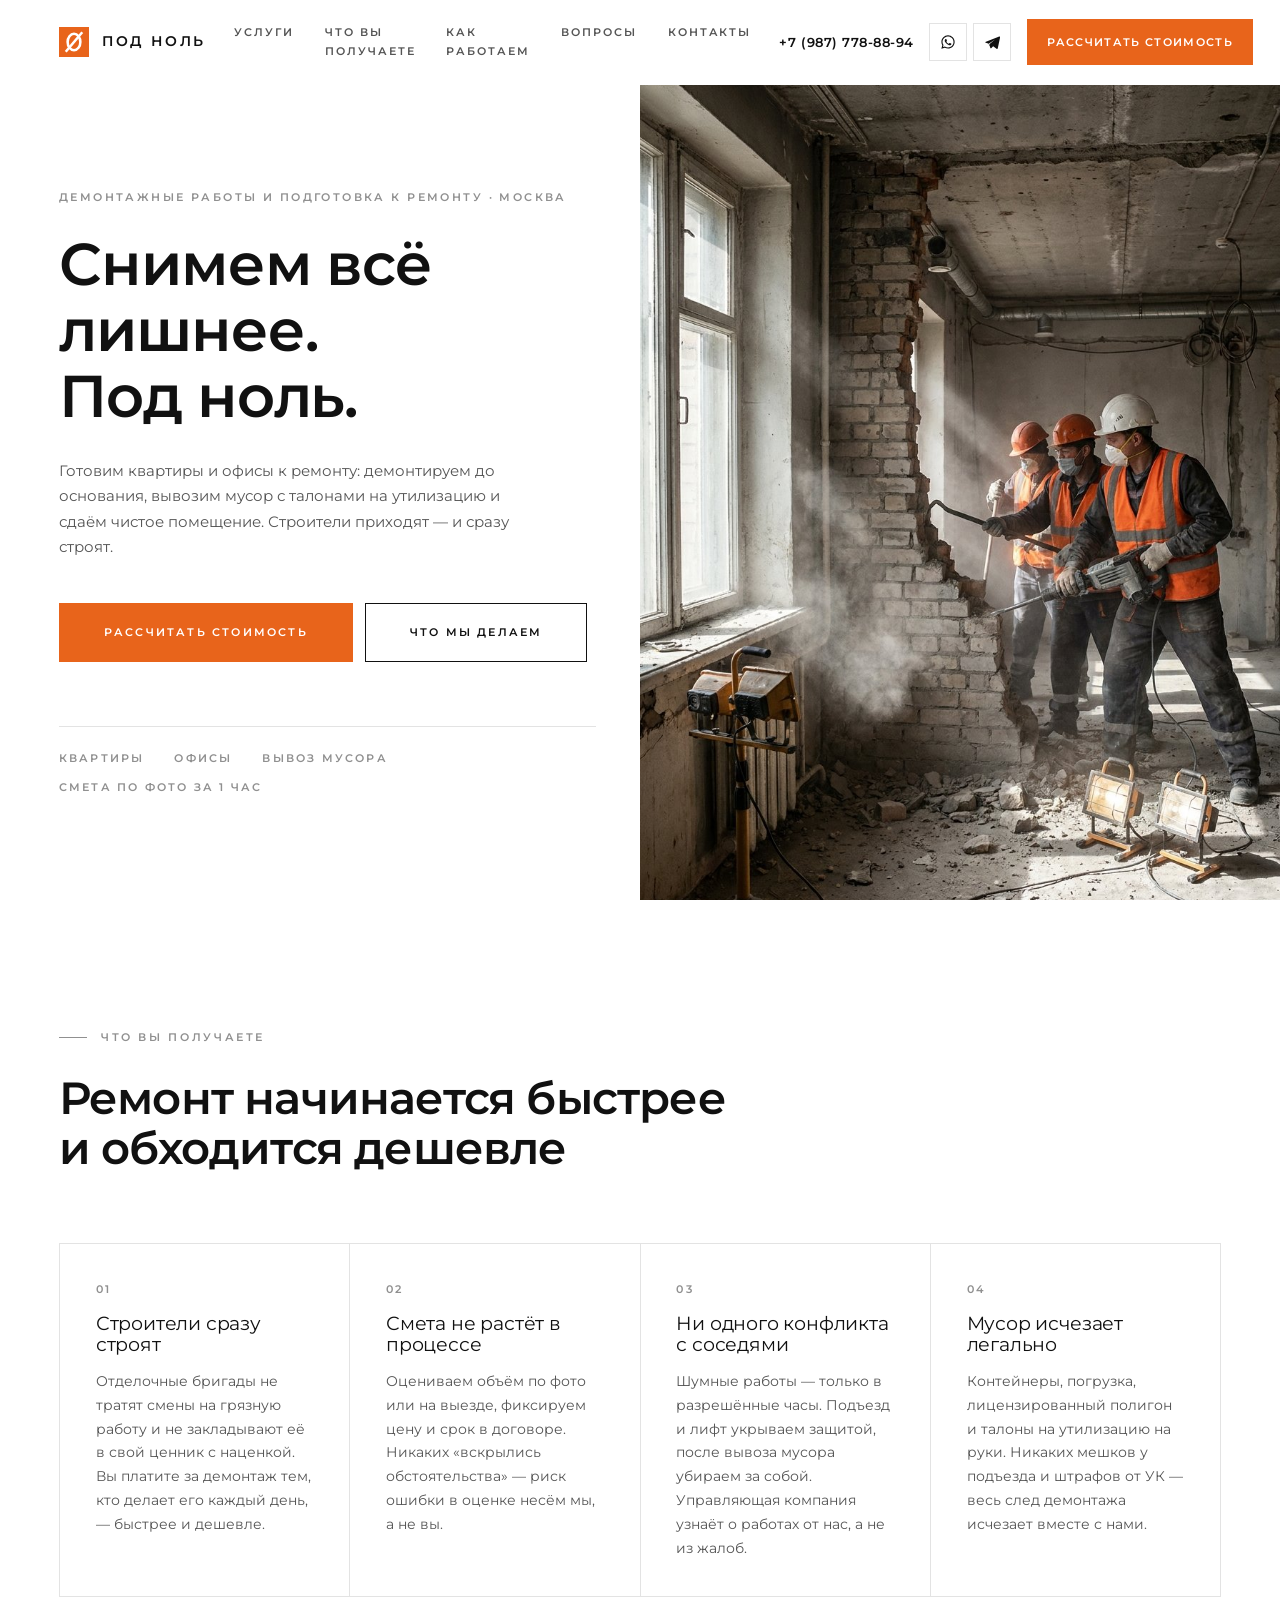
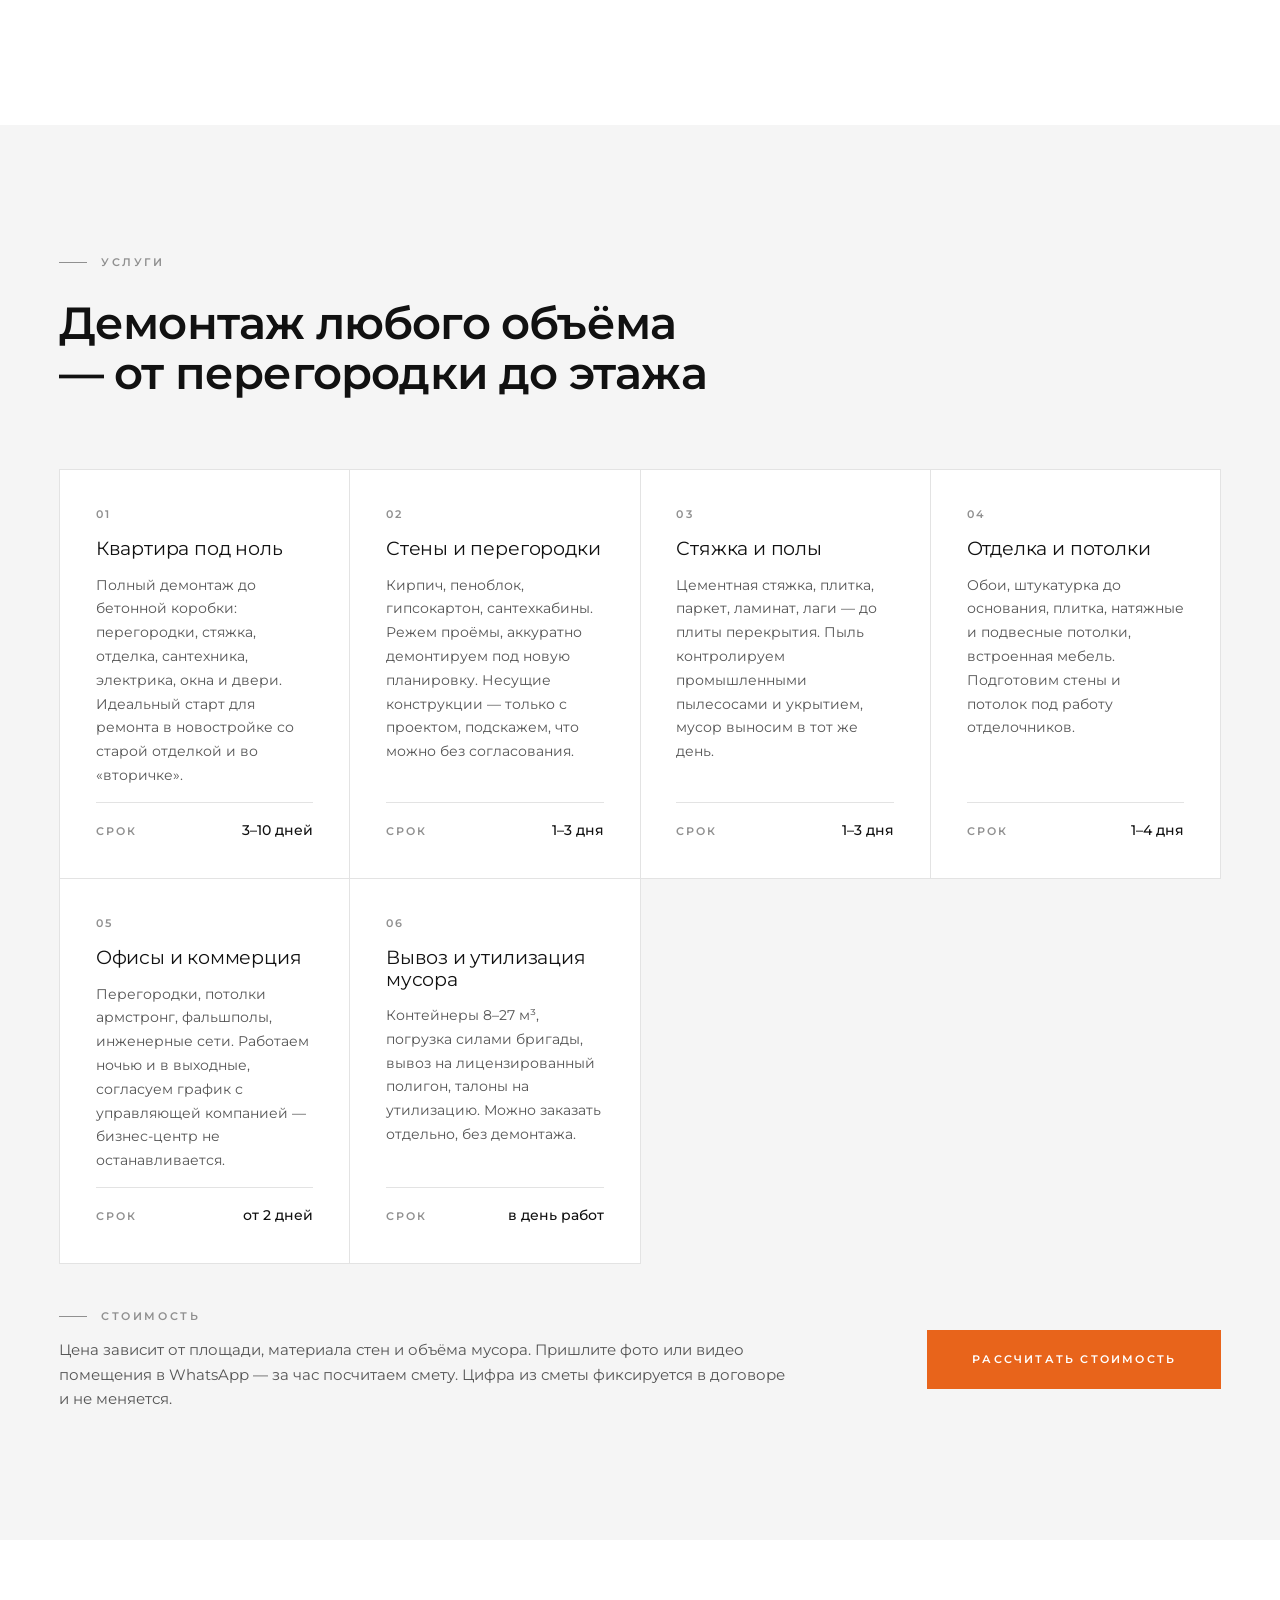
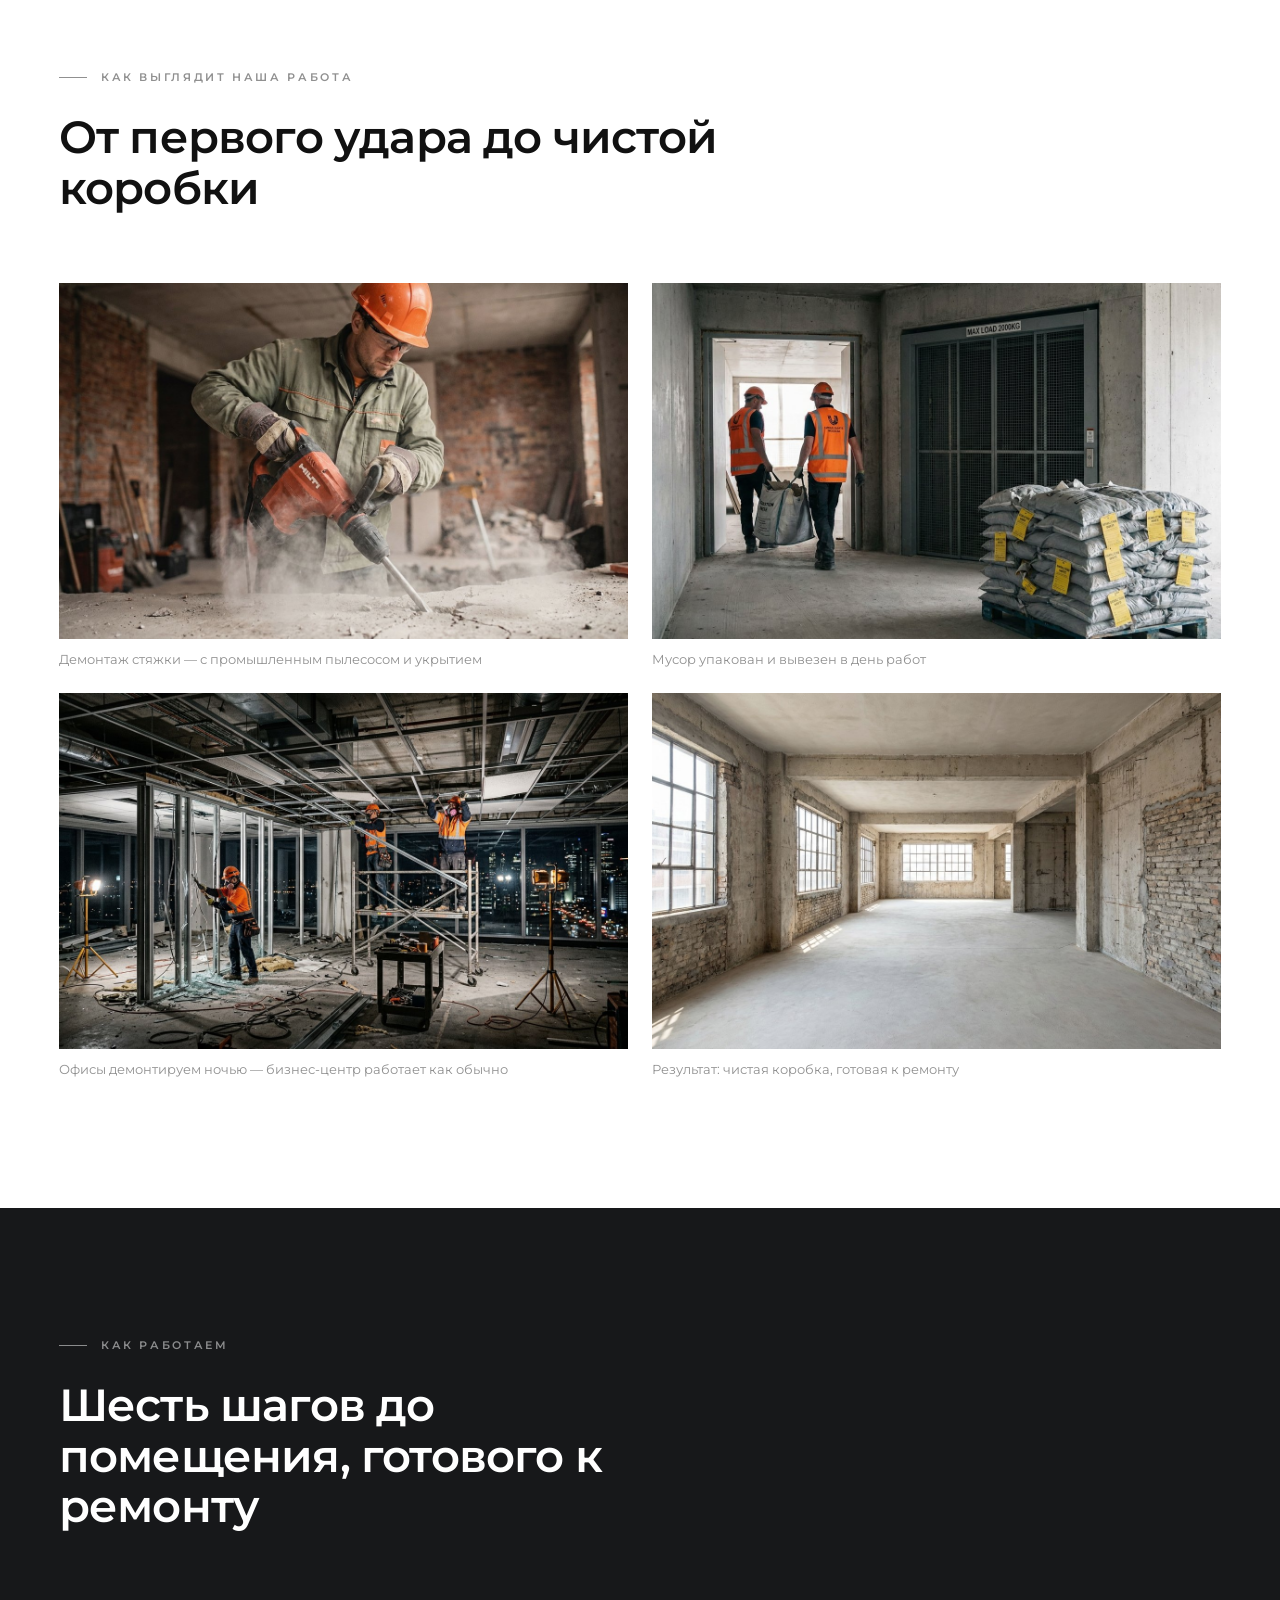
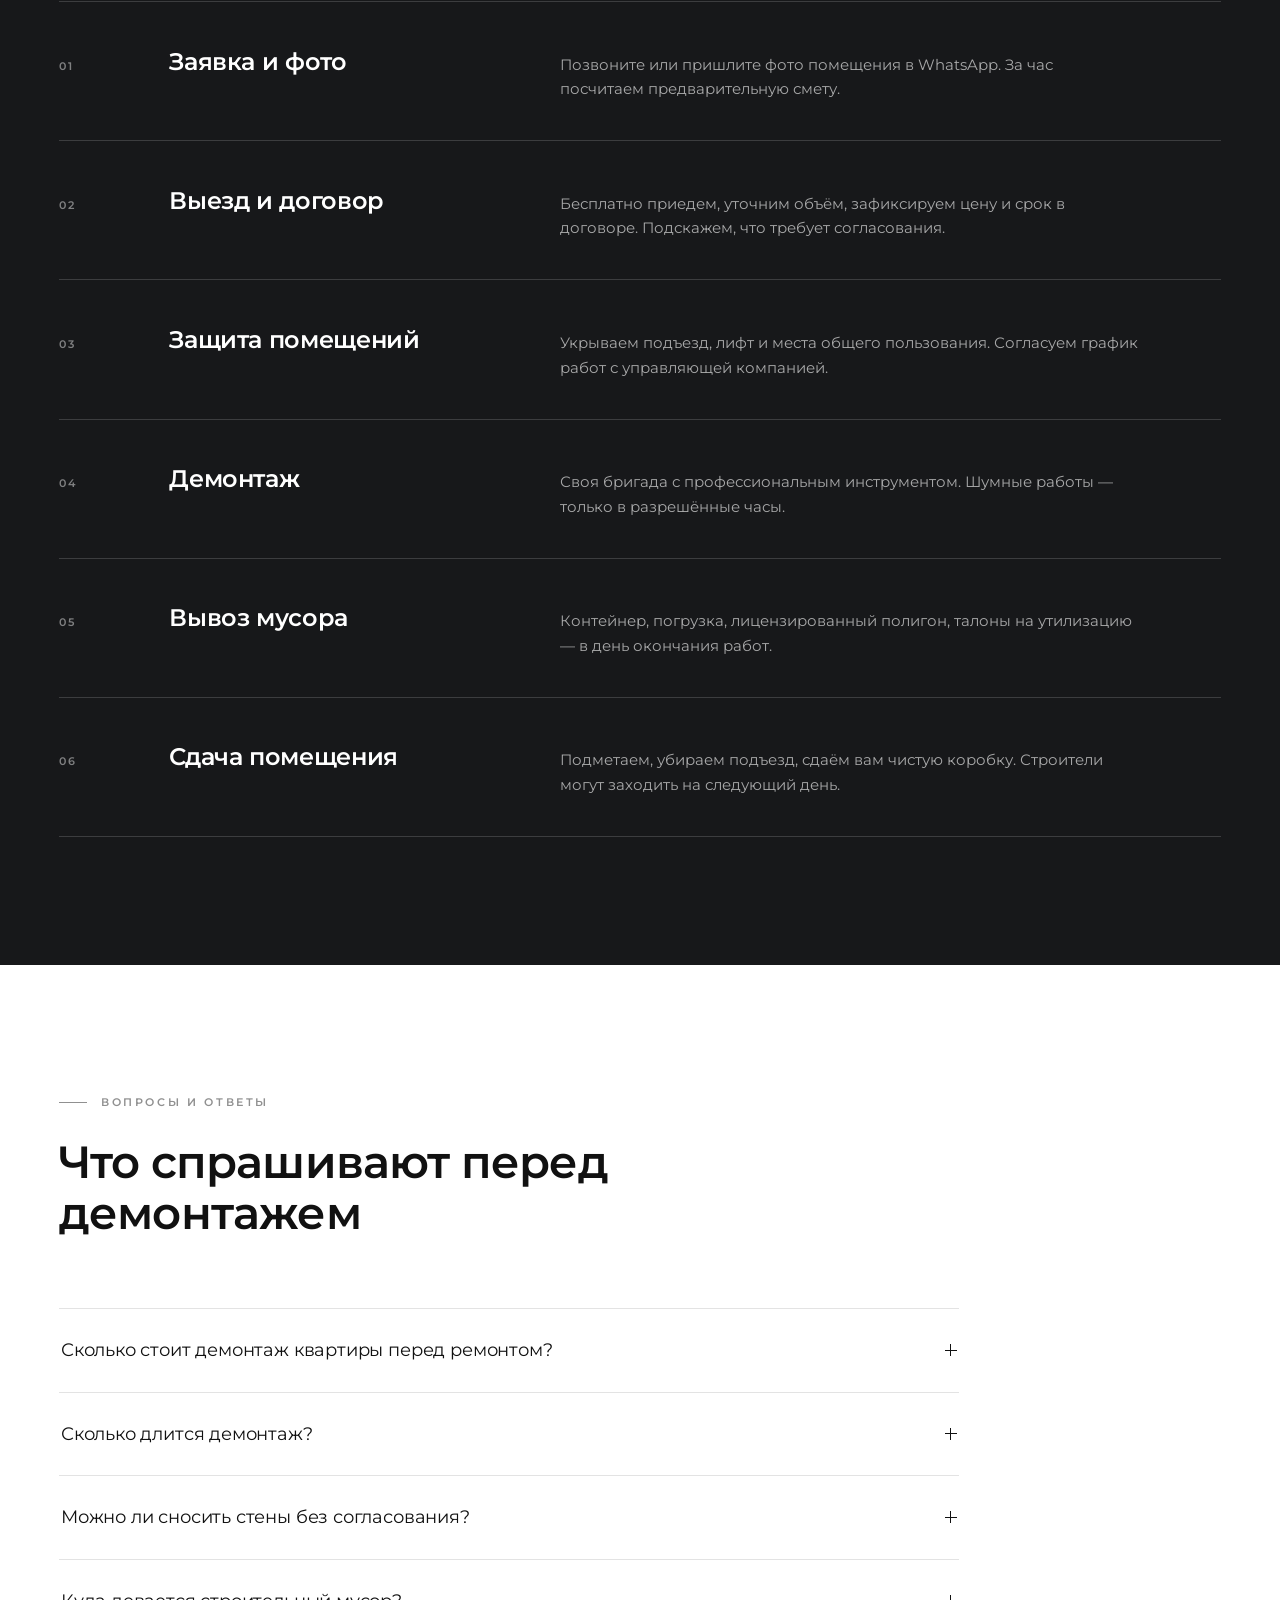
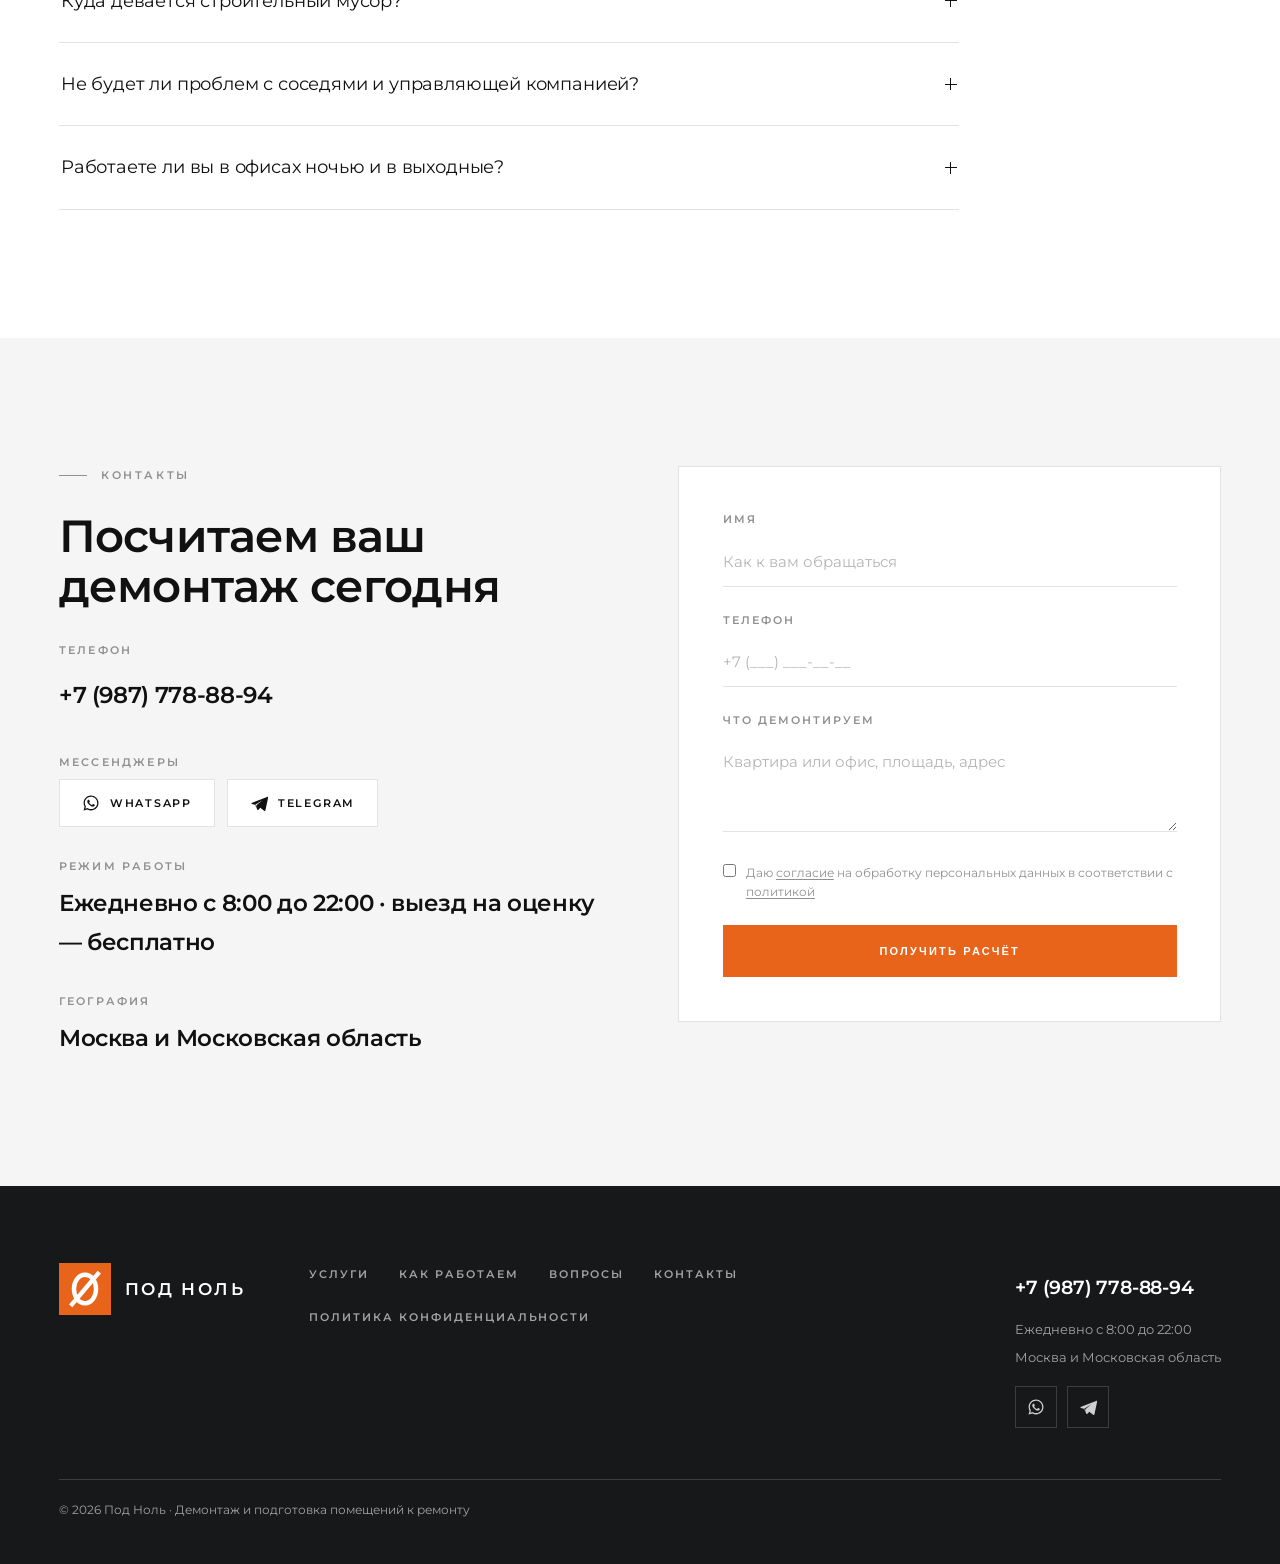
==== commit d83c6349: "Актуальный телефон: +7 (987) 778-88-94 Заменён по всему сайту — tel:, wa.me, t.me, JSON-LD, тексты F" ====
--- a/index.html
+++ b/index.html
@@ -34,7 +34,7 @@
     "alternateName": "Под Ноль — демонтаж и подготовка помещений к ремонту",
     "description": "Демонтажные работы и подготовка помещений к ремонту в Москве: квартиры, офисы, коммерческие площади. Демонтаж стен, стяжки, отделки, вывоз и утилизация строительного мусора.",
     "url": "https://xn--d1aofccc0h.xn--p1ai/",
-    "telephone": "+79093410785",
+    "telephone": "+79877788894",
     "image": "https://xn--d1aofccc0h.xn--p1ai/assets/img/hero.jpg",
     "priceRange": "₽₽",
     "address": { "@type": "PostalAddress", "addressLocality": "Москва", "addressCountry": "RU" },
@@ -87,19 +87,19 @@
         <a href="#faq">Вопросы</a>
         <a href="#contacts">Контакты</a>
         <div class="nav__contacts">
-          <a class="nav__phone" href="tel:+79093410785">+7 (909) 341-07-85</a>
+          <a class="nav__phone" href="tel:+79877788894">+7 (987) 778-88-94</a>
           <div class="nav__messengers">
-          <a href="https://wa.me/79093410785" rel="noopener" target="_blank" aria-label="Написать в WhatsApp"><svg viewBox="0 0 24 24" aria-hidden="true"><path d="M12.04 2C6.58 2 2.13 6.45 2.13 11.91c0 1.75.46 3.45 1.32 4.95L2 22l5.25-1.38a9.9 9.9 0 0 0 4.79 1.22h.01c5.46 0 9.91-4.45 9.91-9.91 0-2.65-1.03-5.14-2.9-7.01A9.82 9.82 0 0 0 12.04 2Zm0 18.15h-.01a8.2 8.2 0 0 1-4.19-1.15l-.3-.18-3.12.82.83-3.04-.2-.31a8.19 8.19 0 0 1-1.26-4.38c0-4.54 3.7-8.24 8.25-8.24 2.2 0 4.27.86 5.83 2.42a8.19 8.19 0 0 1 2.41 5.83c0 4.54-3.69 8.23-8.24 8.23Z"/><path d="M16.56 14.24c-.25-.13-1.47-.72-1.69-.81-.23-.08-.39-.12-.56.13-.16.24-.64.8-.78.97-.14.16-.29.19-.53.06-.25-.12-1.05-.38-1.99-1.23-.74-.65-1.23-1.46-1.38-1.71-.14-.24-.01-.38.11-.5.11-.11.25-.29.37-.44.13-.14.17-.24.25-.41.09-.16.04-.3-.02-.43-.06-.12-.56-1.34-.76-1.84-.2-.48-.4-.42-.56-.42-.14-.01-.3-.01-.47-.01-.16 0-.43.06-.65.3-.23.25-.86.84-.86 2.05s.88 2.38 1 2.54c.13.17 1.74 2.65 4.21 3.72.59.25 1.05.4 1.4.52.59.19 1.13.16 1.55.1.47-.07 1.46-.6 1.67-1.18.2-.58.2-1.07.14-1.18-.06-.1-.22-.16-.47-.29Z"/></svg></a>
-          <a href="https://t.me/+79093410785" rel="noopener" target="_blank" aria-label="Написать в Telegram"><svg viewBox="0 0 24 24" aria-hidden="true"><path d="M21.94 4.3 2.9 11.64c-1.3.52-1.29 1.26-.24 1.58l4.89 1.52 1.87 5.75c.23.63.11.88.77.88.51 0 .73-.23 1.02-.51l2.47-2.4 5.14 3.8c.94.52 1.62.25 1.86-.87l3.37-15.88c.34-1.37-.53-1.99-1.42-1.58Zm-13.1 10.5-.02.03-.86 2.65-.98-3.03 9.6-6.02-7.74 6.37Z"/></svg></a>
+          <a href="https://wa.me/79877788894" rel="noopener" target="_blank" aria-label="Написать в WhatsApp"><svg viewBox="0 0 24 24" aria-hidden="true"><path d="M12.04 2C6.58 2 2.13 6.45 2.13 11.91c0 1.75.46 3.45 1.32 4.95L2 22l5.25-1.38a9.9 9.9 0 0 0 4.79 1.22h.01c5.46 0 9.91-4.45 9.91-9.91 0-2.65-1.03-5.14-2.9-7.01A9.82 9.82 0 0 0 12.04 2Zm0 18.15h-.01a8.2 8.2 0 0 1-4.19-1.15l-.3-.18-3.12.82.83-3.04-.2-.31a8.19 8.19 0 0 1-1.26-4.38c0-4.54 3.7-8.24 8.25-8.24 2.2 0 4.27.86 5.83 2.42a8.19 8.19 0 0 1 2.41 5.83c0 4.54-3.69 8.23-8.24 8.23Z"/><path d="M16.56 14.24c-.25-.13-1.47-.72-1.69-.81-.23-.08-.39-.12-.56.13-.16.24-.64.8-.78.97-.14.16-.29.19-.53.06-.25-.12-1.05-.38-1.99-1.23-.74-.65-1.23-1.46-1.38-1.71-.14-.24-.01-.38.11-.5.11-.11.25-.29.37-.44.13-.14.17-.24.25-.41.09-.16.04-.3-.02-.43-.06-.12-.56-1.34-.76-1.84-.2-.48-.4-.42-.56-.42-.14-.01-.3-.01-.47-.01-.16 0-.43.06-.65.3-.23.25-.86.84-.86 2.05s.88 2.38 1 2.54c.13.17 1.74 2.65 4.21 3.72.59.25 1.05.4 1.4.52.59.19 1.13.16 1.55.1.47-.07 1.46-.6 1.67-1.18.2-.58.2-1.07.14-1.18-.06-.1-.22-.16-.47-.29Z"/></svg></a>
+          <a href="https://t.me/+79877788894" rel="noopener" target="_blank" aria-label="Написать в Telegram"><svg viewBox="0 0 24 24" aria-hidden="true"><path d="M21.94 4.3 2.9 11.64c-1.3.52-1.29 1.26-.24 1.58l4.89 1.52 1.87 5.75c.23.63.11.88.77.88.51 0 .73-.23 1.02-.51l2.47-2.4 5.14 3.8c.94.52 1.62.25 1.86-.87l3.37-15.88c.34-1.37-.53-1.99-1.42-1.58Zm-13.1 10.5-.02.03-.86 2.65-.98-3.03 9.6-6.02-7.74 6.37Z"/></svg></a>
         </div>
           <a class="btn nav__cta" href="#contacts" data-modal-open="Рассчитать стоимость">Рассчитать стоимость</a>
         </div>
       </nav>
       <div class="header__contacts">
-        <a class="header__phone" href="tel:+79093410785">+7 (909) 341-07-85</a>
+        <a class="header__phone" href="tel:+79877788894">+7 (987) 778-88-94</a>
         <div class="header__messengers">
-          <a href="https://wa.me/79093410785" rel="noopener" target="_blank" aria-label="Написать в WhatsApp"><svg viewBox="0 0 24 24" aria-hidden="true"><path d="M12.04 2C6.58 2 2.13 6.45 2.13 11.91c0 1.75.46 3.45 1.32 4.95L2 22l5.25-1.38a9.9 9.9 0 0 0 4.79 1.22h.01c5.46 0 9.91-4.45 9.91-9.91 0-2.65-1.03-5.14-2.9-7.01A9.82 9.82 0 0 0 12.04 2Zm0 18.15h-.01a8.2 8.2 0 0 1-4.19-1.15l-.3-.18-3.12.82.83-3.04-.2-.31a8.19 8.19 0 0 1-1.26-4.38c0-4.54 3.7-8.24 8.25-8.24 2.2 0 4.27.86 5.83 2.42a8.19 8.19 0 0 1 2.41 5.83c0 4.54-3.69 8.23-8.24 8.23Z"/><path d="M16.56 14.24c-.25-.13-1.47-.72-1.69-.81-.23-.08-.39-.12-.56.13-.16.24-.64.8-.78.97-.14.16-.29.19-.53.06-.25-.12-1.05-.38-1.99-1.23-.74-.65-1.23-1.46-1.38-1.71-.14-.24-.01-.38.11-.5.11-.11.25-.29.37-.44.13-.14.17-.24.25-.41.09-.16.04-.3-.02-.43-.06-.12-.56-1.34-.76-1.84-.2-.48-.4-.42-.56-.42-.14-.01-.3-.01-.47-.01-.16 0-.43.06-.65.3-.23.25-.86.84-.86 2.05s.88 2.38 1 2.54c.13.17 1.74 2.65 4.21 3.72.59.25 1.05.4 1.4.52.59.19 1.13.16 1.55.1.47-.07 1.46-.6 1.67-1.18.2-.58.2-1.07.14-1.18-.06-.1-.22-.16-.47-.29Z"/></svg></a>
-          <a href="https://t.me/+79093410785" rel="noopener" target="_blank" aria-label="Написать в Telegram"><svg viewBox="0 0 24 24" aria-hidden="true"><path d="M21.94 4.3 2.9 11.64c-1.3.52-1.29 1.26-.24 1.58l4.89 1.52 1.87 5.75c.23.63.11.88.77.88.51 0 .73-.23 1.02-.51l2.47-2.4 5.14 3.8c.94.52 1.62.25 1.86-.87l3.37-15.88c.34-1.37-.53-1.99-1.42-1.58Zm-13.1 10.5-.02.03-.86 2.65-.98-3.03 9.6-6.02-7.74 6.37Z"/></svg></a>
+          <a href="https://wa.me/79877788894" rel="noopener" target="_blank" aria-label="Написать в WhatsApp"><svg viewBox="0 0 24 24" aria-hidden="true"><path d="M12.04 2C6.58 2 2.13 6.45 2.13 11.91c0 1.75.46 3.45 1.32 4.95L2 22l5.25-1.38a9.9 9.9 0 0 0 4.79 1.22h.01c5.46 0 9.91-4.45 9.91-9.91 0-2.65-1.03-5.14-2.9-7.01A9.82 9.82 0 0 0 12.04 2Zm0 18.15h-.01a8.2 8.2 0 0 1-4.19-1.15l-.3-.18-3.12.82.83-3.04-.2-.31a8.19 8.19 0 0 1-1.26-4.38c0-4.54 3.7-8.24 8.25-8.24 2.2 0 4.27.86 5.83 2.42a8.19 8.19 0 0 1 2.41 5.83c0 4.54-3.69 8.23-8.24 8.23Z"/><path d="M16.56 14.24c-.25-.13-1.47-.72-1.69-.81-.23-.08-.39-.12-.56.13-.16.24-.64.8-.78.97-.14.16-.29.19-.53.06-.25-.12-1.05-.38-1.99-1.23-.74-.65-1.23-1.46-1.38-1.71-.14-.24-.01-.38.11-.5.11-.11.25-.29.37-.44.13-.14.17-.24.25-.41.09-.16.04-.3-.02-.43-.06-.12-.56-1.34-.76-1.84-.2-.48-.4-.42-.56-.42-.14-.01-.3-.01-.47-.01-.16 0-.43.06-.65.3-.23.25-.86.84-.86 2.05s.88 2.38 1 2.54c.13.17 1.74 2.65 4.21 3.72.59.25 1.05.4 1.4.52.59.19 1.13.16 1.55.1.47-.07 1.46-.6 1.67-1.18.2-.58.2-1.07.14-1.18-.06-.1-.22-.16-.47-.29Z"/></svg></a>
+          <a href="https://t.me/+79877788894" rel="noopener" target="_blank" aria-label="Написать в Telegram"><svg viewBox="0 0 24 24" aria-hidden="true"><path d="M21.94 4.3 2.9 11.64c-1.3.52-1.29 1.26-.24 1.58l4.89 1.52 1.87 5.75c.23.63.11.88.77.88.51 0 .73-.23 1.02-.51l2.47-2.4 5.14 3.8c.94.52 1.62.25 1.86-.87l3.37-15.88c.34-1.37-.53-1.99-1.42-1.58Zm-13.1 10.5-.02.03-.86 2.65-.98-3.03 9.6-6.02-7.74 6.37Z"/></svg></a>
         </div>
         <a class="btn btn--sm" href="#contacts" data-modal-open="Рассчитать стоимость">Рассчитать стоимость</a>
       </div>
@@ -291,7 +291,7 @@
         <div class="faq reveal">
           <details>
             <summary>Сколько стоит демонтаж квартиры перед ремонтом?</summary>
-            <p class="faq__a">Цена зависит от площади, материала стен и объёма мусора. Пришлите фото помещения в WhatsApp на <a href="https://wa.me/79093410785" rel="noopener" target="_blank">+7&nbsp;(909)&nbsp;341-07-85</a> — за час посчитаем смету. Цифра из сметы фиксируется в договоре и не меняется в процессе.</p>
+            <p class="faq__a">Цена зависит от площади, материала стен и объёма мусора. Пришлите фото помещения в WhatsApp на <a href="https://wa.me/79877788894" rel="noopener" target="_blank">+7&nbsp;(987)&nbsp;778-88-94</a> — за час посчитаем смету. Цифра из сметы фиксируется в договоре и не меняется в процессе.</p>
           </details>
           <details>
             <summary>Сколько длится демонтаж?</summary>
@@ -326,16 +326,16 @@
           </div>
           <div class="contact__row">
             <div class="contact__label">Телефон</div>
-            <a href="tel:+79093410785">+7 (909) 341-07-85</a>
+            <a href="tel:+79877788894">+7 (987) 778-88-94</a>
           </div>
           <div class="contact__row">
             <div class="contact__label">Мессенджеры</div>
             <div class="messengers">
-              <a class="messenger" href="https://wa.me/79093410785" rel="noopener" target="_blank" aria-label="Написать в WhatsApp на +7 909 341-07-85">
+              <a class="messenger" href="https://wa.me/79877788894" rel="noopener" target="_blank" aria-label="Написать в WhatsApp на +7 987 778-88-94">
                 <svg viewBox="0 0 24 24" aria-hidden="true" focusable="false"><path d="M12.04 2C6.58 2 2.13 6.45 2.13 11.91c0 1.75.46 3.45 1.32 4.95L2 22l5.25-1.38a9.9 9.9 0 0 0 4.79 1.22h.01c5.46 0 9.91-4.45 9.91-9.91 0-2.65-1.03-5.14-2.9-7.01A9.82 9.82 0 0 0 12.04 2Zm0 18.15h-.01a8.2 8.2 0 0 1-4.19-1.15l-.3-.18-3.12.82.83-3.04-.2-.31a8.19 8.19 0 0 1-1.26-4.38c0-4.54 3.7-8.24 8.25-8.24 2.2 0 4.27.86 5.83 2.42a8.19 8.19 0 0 1 2.41 5.83c0 4.54-3.69 8.23-8.24 8.23Z"/><path d="M16.56 14.24c-.25-.13-1.47-.72-1.69-.81-.23-.08-.39-.12-.56.13-.16.24-.64.8-.78.97-.14.16-.29.19-.53.06-.25-.12-1.05-.38-1.99-1.23-.74-.65-1.23-1.46-1.38-1.71-.14-.24-.01-.38.11-.5.11-.11.25-.29.37-.44.13-.14.17-.24.25-.41.09-.16.04-.3-.02-.43-.06-.12-.56-1.34-.76-1.84-.2-.48-.4-.42-.56-.42-.14-.01-.3-.01-.47-.01-.16 0-.43.06-.65.3-.23.25-.86.84-.86 2.05s.88 2.38 1 2.54c.13.17 1.74 2.65 4.21 3.72.59.25 1.05.4 1.4.52.59.19 1.13.16 1.55.1.47-.07 1.46-.6 1.67-1.18.2-.58.2-1.07.14-1.18-.06-.1-.22-.16-.47-.29Z"/></svg>
                 <span>WhatsApp</span>
               </a>
-              <a class="messenger" href="https://t.me/+79093410785" rel="noopener" target="_blank" aria-label="Написать в Telegram на +7 909 341-07-85">
+              <a class="messenger" href="https://t.me/+79877788894" rel="noopener" target="_blank" aria-label="Написать в Telegram на +7 987 778-88-94">
                 <svg viewBox="0 0 24 24" aria-hidden="true" focusable="false"><path d="M21.94 4.3 2.9 11.64c-1.3.52-1.29 1.26-.24 1.58l4.89 1.52 1.87 5.75c.23.63.11.88.77.88.51 0 .73-.23 1.02-.51l2.47-2.4 5.14 3.8c.94.52 1.62.25 1.86-.87l3.37-15.88c.34-1.37-.53-1.99-1.42-1.58Zm-13.1 10.5-.02.03-.86 2.65-.98-3.03 9.6-6.02-7.74 6.37Z"/></svg>
                 <span>Telegram</span>
               </a>
@@ -396,12 +396,12 @@
           <a href="privacy.html">Политика конфиденциальности</a>
         </nav>
         <div class="footer__contact">
-          <a class="footer__phone" href="tel:+79093410785">+7 (909) 341-07-85</a>
+          <a class="footer__phone" href="tel:+79877788894">+7 (987) 778-88-94</a>
           <span>Ежедневно с 8:00 до 22:00</span>
           <span>Москва и Московская область</span>
           <div class="footer__messengers">
-            <a href="https://wa.me/79093410785" rel="noopener" target="_blank" aria-label="Написать в WhatsApp"><svg viewBox="0 0 24 24" aria-hidden="true"><path d="M12.04 2C6.58 2 2.13 6.45 2.13 11.91c0 1.75.46 3.45 1.32 4.95L2 22l5.25-1.38a9.9 9.9 0 0 0 4.79 1.22h.01c5.46 0 9.91-4.45 9.91-9.91 0-2.65-1.03-5.14-2.9-7.01A9.82 9.82 0 0 0 12.04 2Zm0 18.15h-.01a8.2 8.2 0 0 1-4.19-1.15l-.3-.18-3.12.82.83-3.04-.2-.31a8.19 8.19 0 0 1-1.26-4.38c0-4.54 3.7-8.24 8.25-8.24 2.2 0 4.27.86 5.83 2.42a8.19 8.19 0 0 1 2.41 5.83c0 4.54-3.69 8.23-8.24 8.23Z"/><path d="M16.56 14.24c-.25-.13-1.47-.72-1.69-.81-.23-.08-.39-.12-.56.13-.16.24-.64.8-.78.97-.14.16-.29.19-.53.06-.25-.12-1.05-.38-1.99-1.23-.74-.65-1.23-1.46-1.38-1.71-.14-.24-.01-.38.11-.5.11-.11.25-.29.37-.44.13-.14.17-.24.25-.41.09-.16.04-.3-.02-.43-.06-.12-.56-1.34-.76-1.84-.2-.48-.4-.42-.56-.42-.14-.01-.3-.01-.47-.01-.16 0-.43.06-.65.3-.23.25-.86.84-.86 2.05s.88 2.38 1 2.54c.13.17 1.74 2.65 4.21 3.72.59.25 1.05.4 1.4.52.59.19 1.13.16 1.55.1.47-.07 1.46-.6 1.67-1.18.2-.58.2-1.07.14-1.18-.06-.1-.22-.16-.47-.29Z"/></svg></a>
-            <a href="https://t.me/+79093410785" rel="noopener" target="_blank" aria-label="Написать в Telegram"><svg viewBox="0 0 24 24" aria-hidden="true"><path d="M21.94 4.3 2.9 11.64c-1.3.52-1.29 1.26-.24 1.58l4.89 1.52 1.87 5.75c.23.63.11.88.77.88.51 0 .73-.23 1.02-.51l2.47-2.4 5.14 3.8c.94.52 1.62.25 1.86-.87l3.37-15.88c.34-1.37-.53-1.99-1.42-1.58Zm-13.1 10.5-.02.03-.86 2.65-.98-3.03 9.6-6.02-7.74 6.37Z"/></svg></a>
+            <a href="https://wa.me/79877788894" rel="noopener" target="_blank" aria-label="Написать в WhatsApp"><svg viewBox="0 0 24 24" aria-hidden="true"><path d="M12.04 2C6.58 2 2.13 6.45 2.13 11.91c0 1.75.46 3.45 1.32 4.95L2 22l5.25-1.38a9.9 9.9 0 0 0 4.79 1.22h.01c5.46 0 9.91-4.45 9.91-9.91 0-2.65-1.03-5.14-2.9-7.01A9.82 9.82 0 0 0 12.04 2Zm0 18.15h-.01a8.2 8.2 0 0 1-4.19-1.15l-.3-.18-3.12.82.83-3.04-.2-.31a8.19 8.19 0 0 1-1.26-4.38c0-4.54 3.7-8.24 8.25-8.24 2.2 0 4.27.86 5.83 2.42a8.19 8.19 0 0 1 2.41 5.83c0 4.54-3.69 8.23-8.24 8.23Z"/><path d="M16.56 14.24c-.25-.13-1.47-.72-1.69-.81-.23-.08-.39-.12-.56.13-.16.24-.64.8-.78.97-.14.16-.29.19-.53.06-.25-.12-1.05-.38-1.99-1.23-.74-.65-1.23-1.46-1.38-1.71-.14-.24-.01-.38.11-.5.11-.11.25-.29.37-.44.13-.14.17-.24.25-.41.09-.16.04-.3-.02-.43-.06-.12-.56-1.34-.76-1.84-.2-.48-.4-.42-.56-.42-.14-.01-.3-.01-.47-.01-.16 0-.43.06-.65.3-.23.25-.86.84-.86 2.05s.88 2.38 1 2.54c.13.17 1.74 2.65 4.21 3.72.59.25 1.05.4 1.4.52.59.19 1.13.16 1.55.1.47-.07 1.46-.6 1.67-1.18.2-.58.2-1.07.14-1.18-.06-.1-.22-.16-.47-.29Z"/></svg></a>
+            <a href="https://t.me/+79877788894" rel="noopener" target="_blank" aria-label="Написать в Telegram"><svg viewBox="0 0 24 24" aria-hidden="true"><path d="M21.94 4.3 2.9 11.64c-1.3.52-1.29 1.26-.24 1.58l4.89 1.52 1.87 5.75c.23.63.11.88.77.88.51 0 .73-.23 1.02-.51l2.47-2.4 5.14 3.8c.94.52 1.62.25 1.86-.87l3.37-15.88c.34-1.37-.53-1.99-1.42-1.58Zm-13.1 10.5-.02.03-.86 2.65-.98-3.03 9.6-6.02-7.74 6.37Z"/></svg></a>
           </div>
         </div>
       </div>
@@ -414,9 +414,9 @@
   <!-- Быстрая связь: показывается только на смартфонах -->
   <div class="fab" id="fab">
     <div class="fab__menu" id="fab-menu">
-      <a class="fab__item" href="tel:+79093410785"><svg viewBox="0 0 24 24" aria-hidden="true"><path d="M6.6 10.8a15.1 15.1 0 0 0 6.6 6.6l2.2-2.2c.3-.3.7-.4 1-.2 1.2.4 2.4.6 3.6.6.6 0 1 .4 1 1V20c0 .6-.4 1-1 1-9.4 0-17-7.6-17-17 0-.6.4-1 1-1h3.5c.6 0 1 .4 1 1 0 1.3.2 2.5.6 3.6.1.4 0 .7-.2 1l-2.3 2.2Z"/></svg><span>Позвонить</span></a>
-      <a class="fab__item" href="https://wa.me/79093410785" rel="noopener" target="_blank"><svg viewBox="0 0 24 24" aria-hidden="true"><path d="M12.04 2C6.58 2 2.13 6.45 2.13 11.91c0 1.75.46 3.45 1.32 4.95L2 22l5.25-1.38a9.9 9.9 0 0 0 4.79 1.22h.01c5.46 0 9.91-4.45 9.91-9.91 0-2.65-1.03-5.14-2.9-7.01A9.82 9.82 0 0 0 12.04 2Zm0 18.15h-.01a8.2 8.2 0 0 1-4.19-1.15l-.3-.18-3.12.82.83-3.04-.2-.31a8.19 8.19 0 0 1-1.26-4.38c0-4.54 3.7-8.24 8.25-8.24 2.2 0 4.27.86 5.83 2.42a8.19 8.19 0 0 1 2.41 5.83c0 4.54-3.69 8.23-8.24 8.23Z"/><path d="M16.56 14.24c-.25-.13-1.47-.72-1.69-.81-.23-.08-.39-.12-.56.13-.16.24-.64.8-.78.97-.14.16-.29.19-.53.06-.25-.12-1.05-.38-1.99-1.23-.74-.65-1.23-1.46-1.38-1.71-.14-.24-.01-.38.11-.5.11-.11.25-.29.37-.44.13-.14.17-.24.25-.41.09-.16.04-.3-.02-.43-.06-.12-.56-1.34-.76-1.84-.2-.48-.4-.42-.56-.42-.14-.01-.3-.01-.47-.01-.16 0-.43.06-.65.3-.23.25-.86.84-.86 2.05s.88 2.38 1 2.54c.13.17 1.74 2.65 4.21 3.72.59.25 1.05.4 1.4.52.59.19 1.13.16 1.55.1.47-.07 1.46-.6 1.67-1.18.2-.58.2-1.07.14-1.18-.06-.1-.22-.16-.47-.29Z"/></svg><span>WhatsApp</span></a>
-      <a class="fab__item" href="https://t.me/+79093410785" rel="noopener" target="_blank"><svg viewBox="0 0 24 24" aria-hidden="true"><path d="M21.94 4.3 2.9 11.64c-1.3.52-1.29 1.26-.24 1.58l4.89 1.52 1.87 5.75c.23.63.11.88.77.88.51 0 .73-.23 1.02-.51l2.47-2.4 5.14 3.8c.94.52 1.62.25 1.86-.87l3.37-15.88c.34-1.37-.53-1.99-1.42-1.58Zm-13.1 10.5-.02.03-.86 2.65-.98-3.03 9.6-6.02-7.74 6.37Z"/></svg><span>Telegram</span></a>
+      <a class="fab__item" href="tel:+79877788894"><svg viewBox="0 0 24 24" aria-hidden="true"><path d="M6.6 10.8a15.1 15.1 0 0 0 6.6 6.6l2.2-2.2c.3-.3.7-.4 1-.2 1.2.4 2.4.6 3.6.6.6 0 1 .4 1 1V20c0 .6-.4 1-1 1-9.4 0-17-7.6-17-17 0-.6.4-1 1-1h3.5c.6 0 1 .4 1 1 0 1.3.2 2.5.6 3.6.1.4 0 .7-.2 1l-2.3 2.2Z"/></svg><span>Позвонить</span></a>
+      <a class="fab__item" href="https://wa.me/79877788894" rel="noopener" target="_blank"><svg viewBox="0 0 24 24" aria-hidden="true"><path d="M12.04 2C6.58 2 2.13 6.45 2.13 11.91c0 1.75.46 3.45 1.32 4.95L2 22l5.25-1.38a9.9 9.9 0 0 0 4.79 1.22h.01c5.46 0 9.91-4.45 9.91-9.91 0-2.65-1.03-5.14-2.9-7.01A9.82 9.82 0 0 0 12.04 2Zm0 18.15h-.01a8.2 8.2 0 0 1-4.19-1.15l-.3-.18-3.12.82.83-3.04-.2-.31a8.19 8.19 0 0 1-1.26-4.38c0-4.54 3.7-8.24 8.25-8.24 2.2 0 4.27.86 5.83 2.42a8.19 8.19 0 0 1 2.41 5.83c0 4.54-3.69 8.23-8.24 8.23Z"/><path d="M16.56 14.24c-.25-.13-1.47-.72-1.69-.81-.23-.08-.39-.12-.56.13-.16.24-.64.8-.78.97-.14.16-.29.19-.53.06-.25-.12-1.05-.38-1.99-1.23-.74-.65-1.23-1.46-1.38-1.71-.14-.24-.01-.38.11-.5.11-.11.25-.29.37-.44.13-.14.17-.24.25-.41.09-.16.04-.3-.02-.43-.06-.12-.56-1.34-.76-1.84-.2-.48-.4-.42-.56-.42-.14-.01-.3-.01-.47-.01-.16 0-.43.06-.65.3-.23.25-.86.84-.86 2.05s.88 2.38 1 2.54c.13.17 1.74 2.65 4.21 3.72.59.25 1.05.4 1.4.52.59.19 1.13.16 1.55.1.47-.07 1.46-.6 1.67-1.18.2-.58.2-1.07.14-1.18-.06-.1-.22-.16-.47-.29Z"/></svg><span>WhatsApp</span></a>
+      <a class="fab__item" href="https://t.me/+79877788894" rel="noopener" target="_blank"><svg viewBox="0 0 24 24" aria-hidden="true"><path d="M21.94 4.3 2.9 11.64c-1.3.52-1.29 1.26-.24 1.58l4.89 1.52 1.87 5.75c.23.63.11.88.77.88.51 0 .73-.23 1.02-.51l2.47-2.4 5.14 3.8c.94.52 1.62.25 1.86-.87l3.37-15.88c.34-1.37-.53-1.99-1.42-1.58Zm-13.1 10.5-.02.03-.86 2.65-.98-3.03 9.6-6.02-7.74 6.37Z"/></svg><span>Telegram</span></a>
     </div>
     <button class="fab__toggle" id="fab-toggle" type="button" aria-label="Связаться с нами" aria-expanded="false" aria-controls="fab-menu"><svg viewBox="0 0 24 24" aria-hidden="true"><path d="M11 5h2v14h-2z"/><path d="M5 11h14v2H5z"/></svg></button>
   </div>
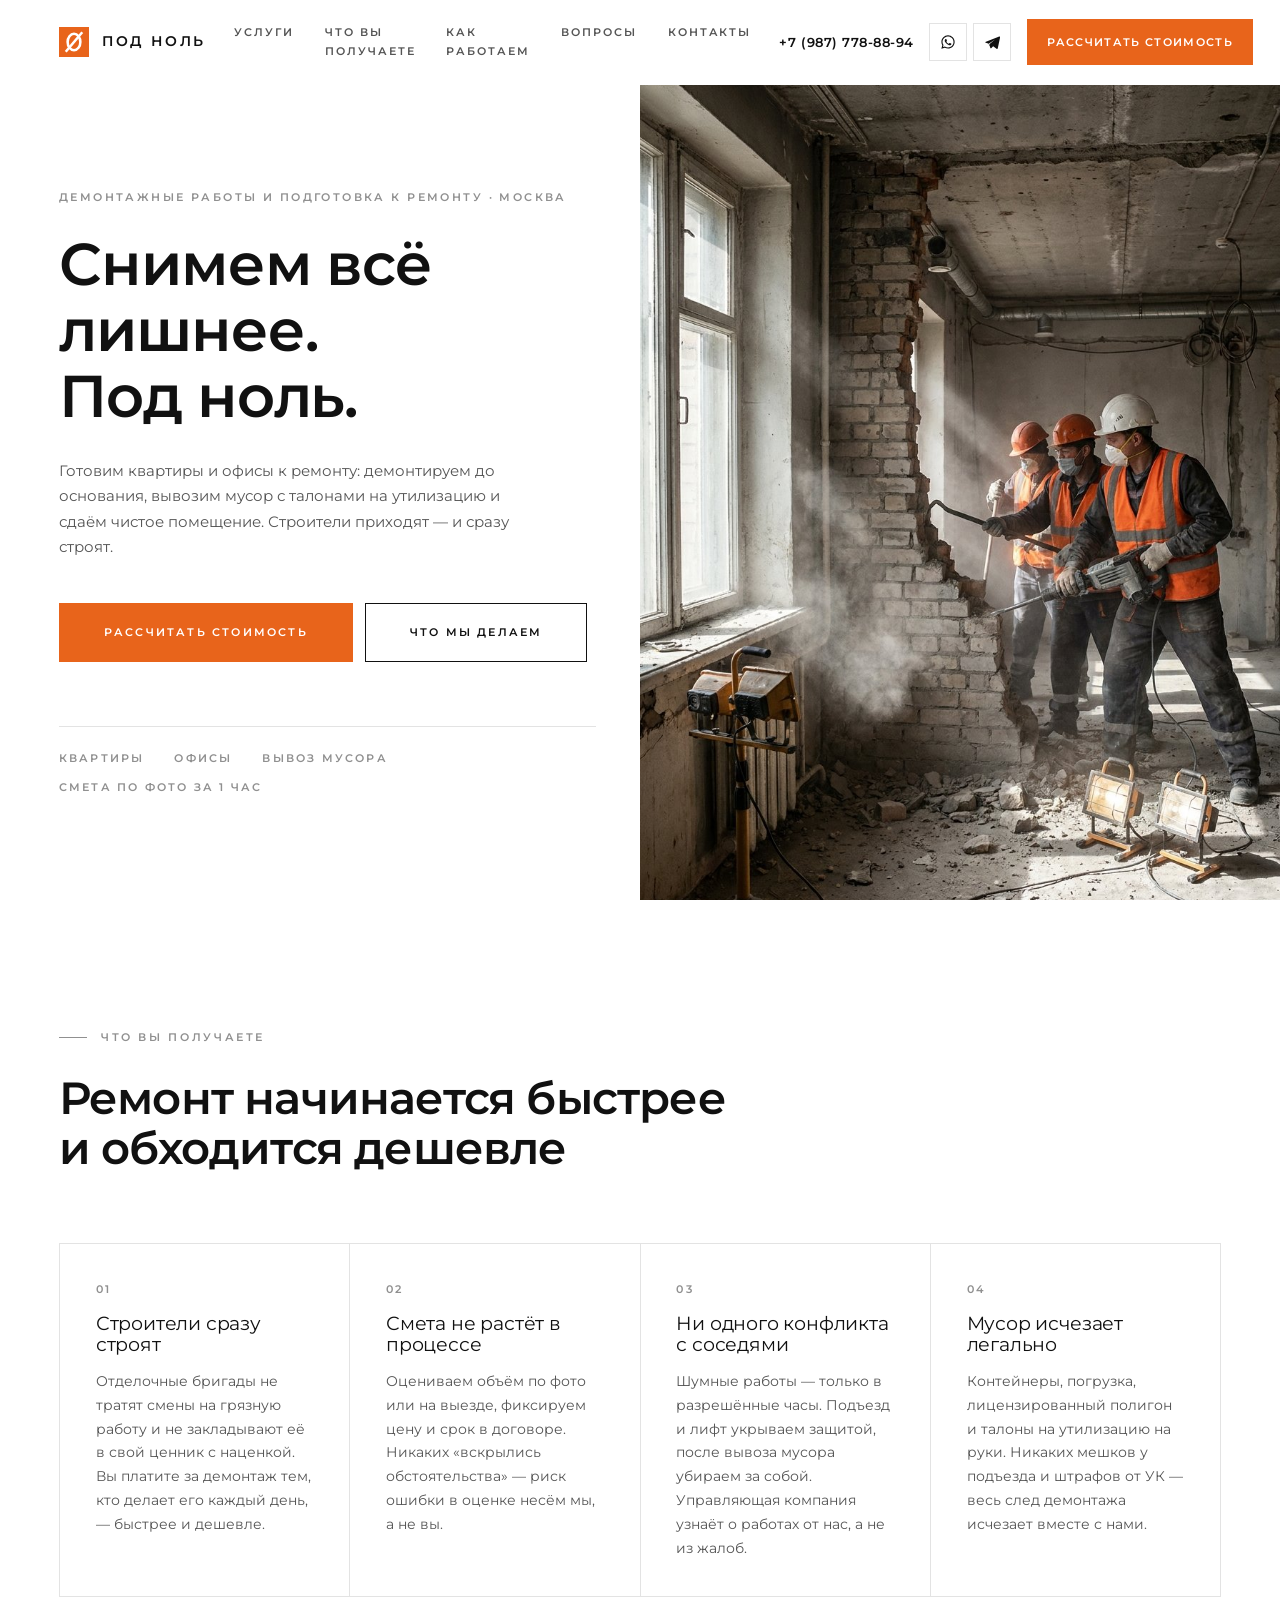
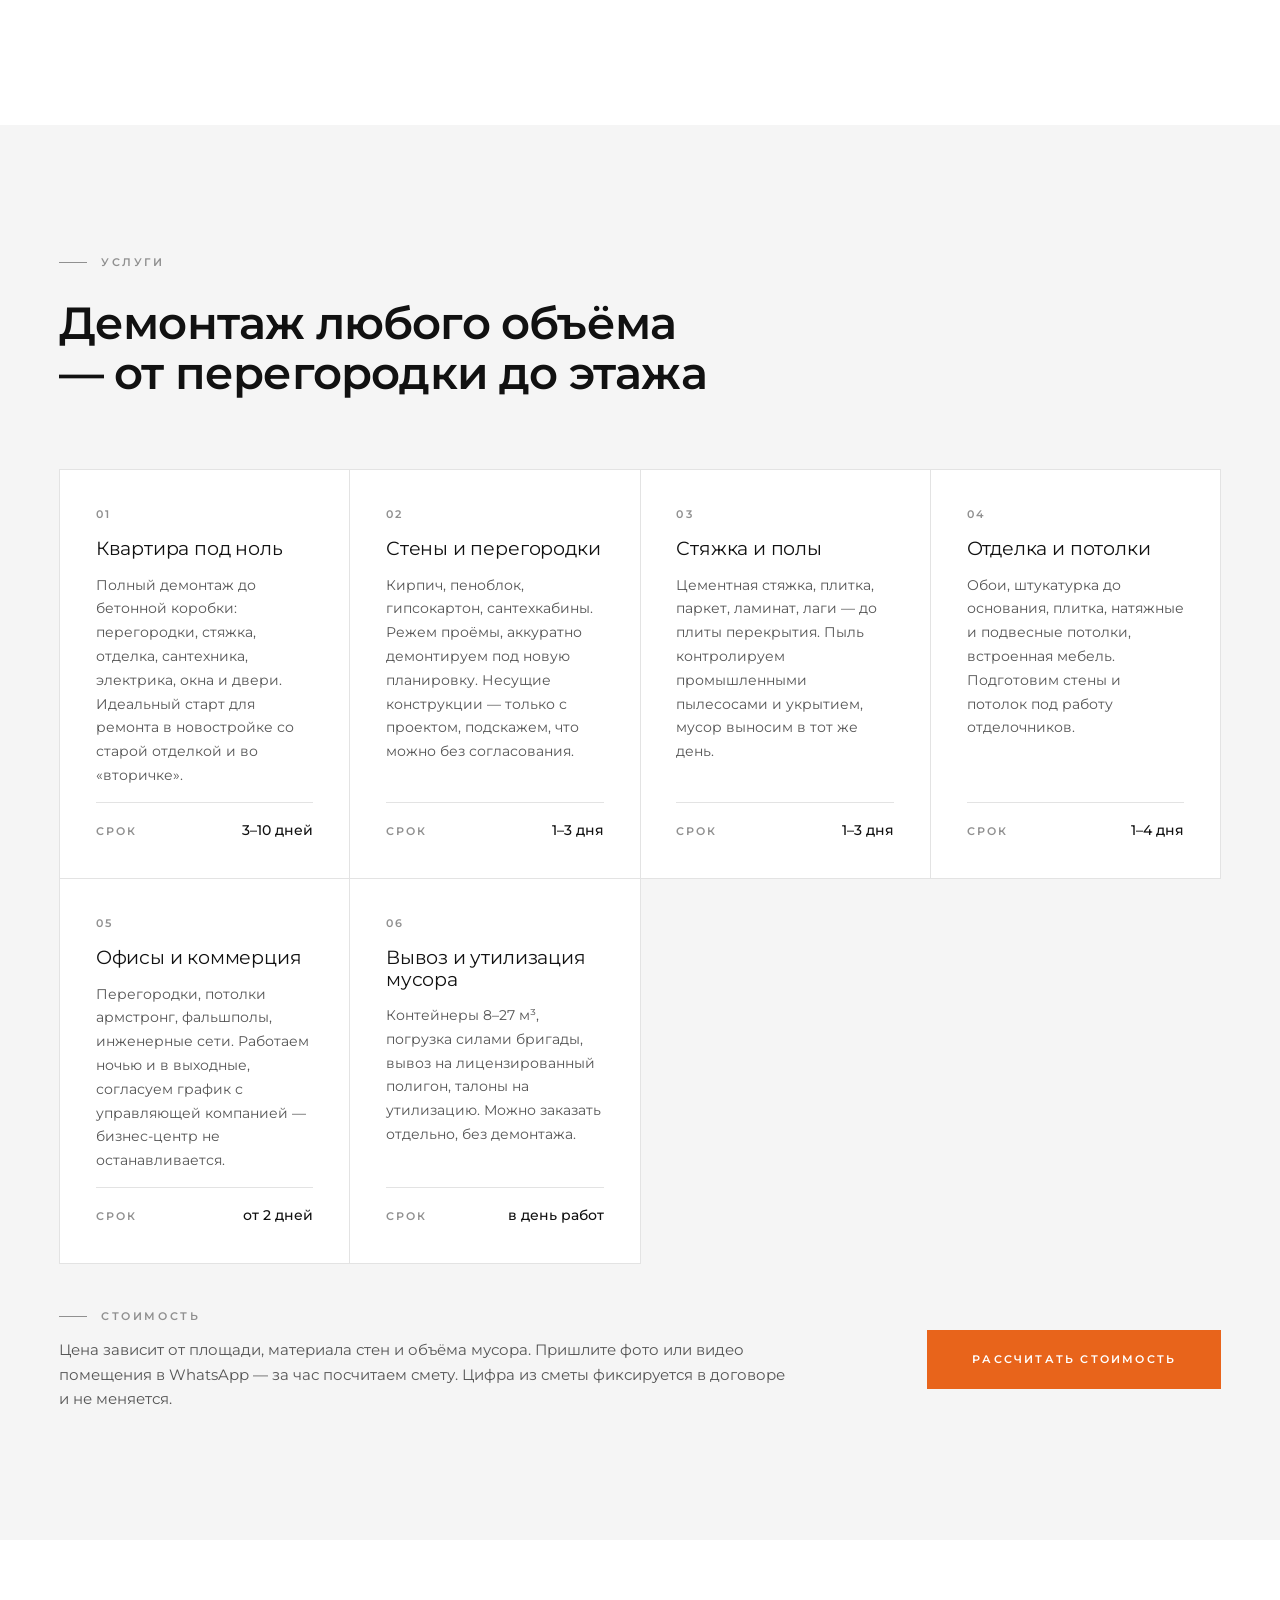
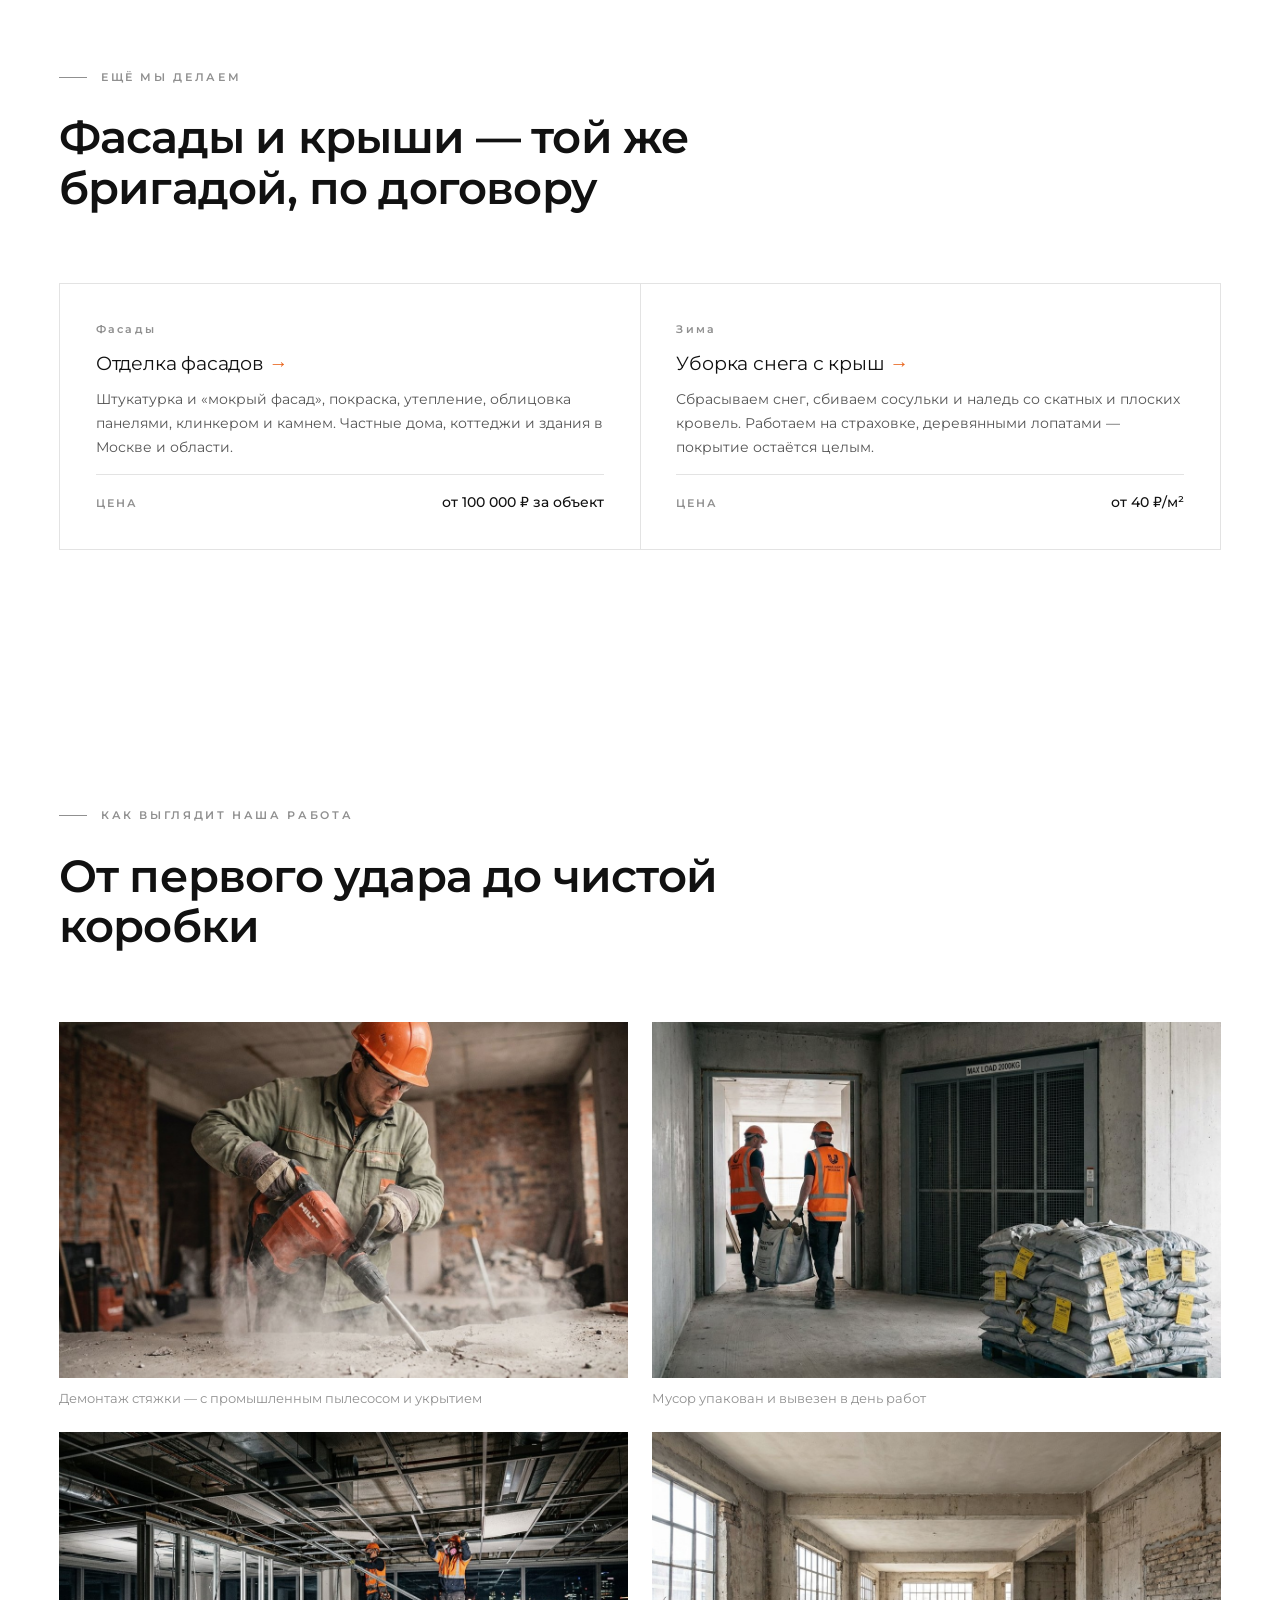
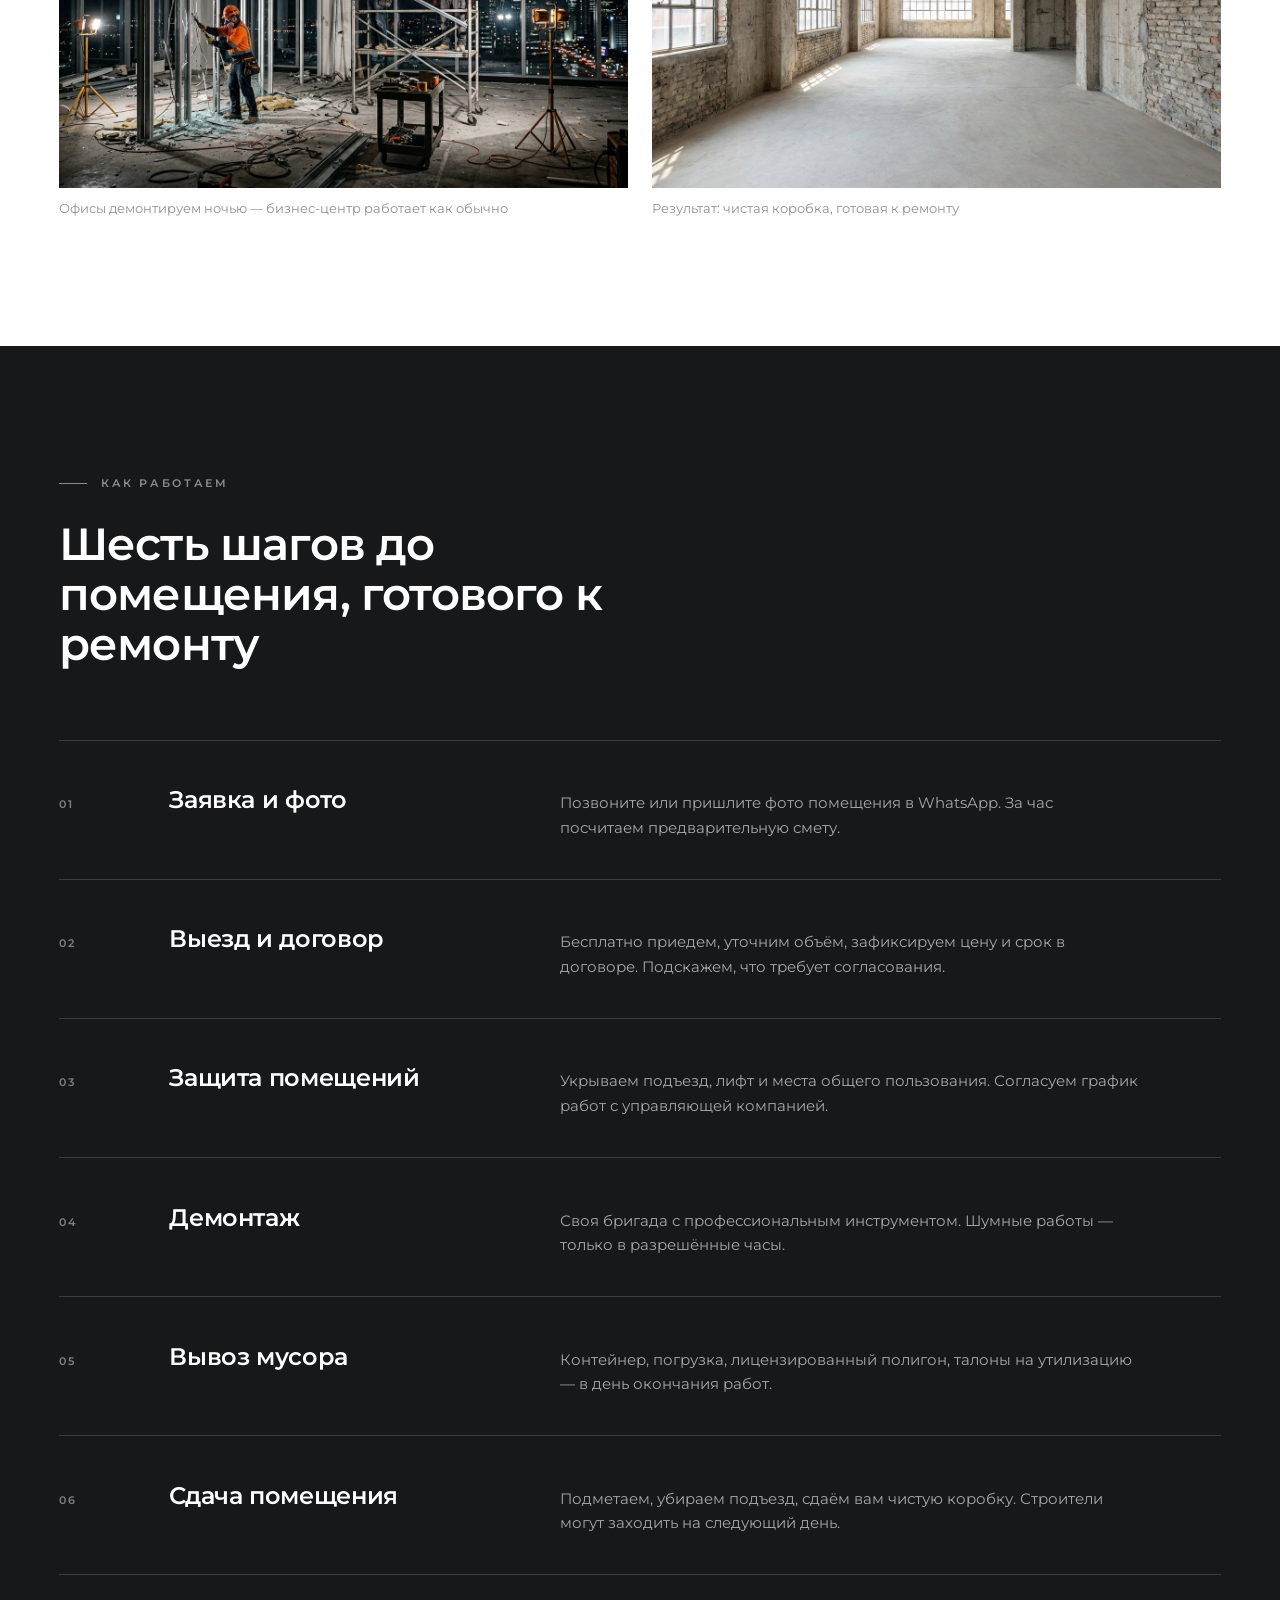
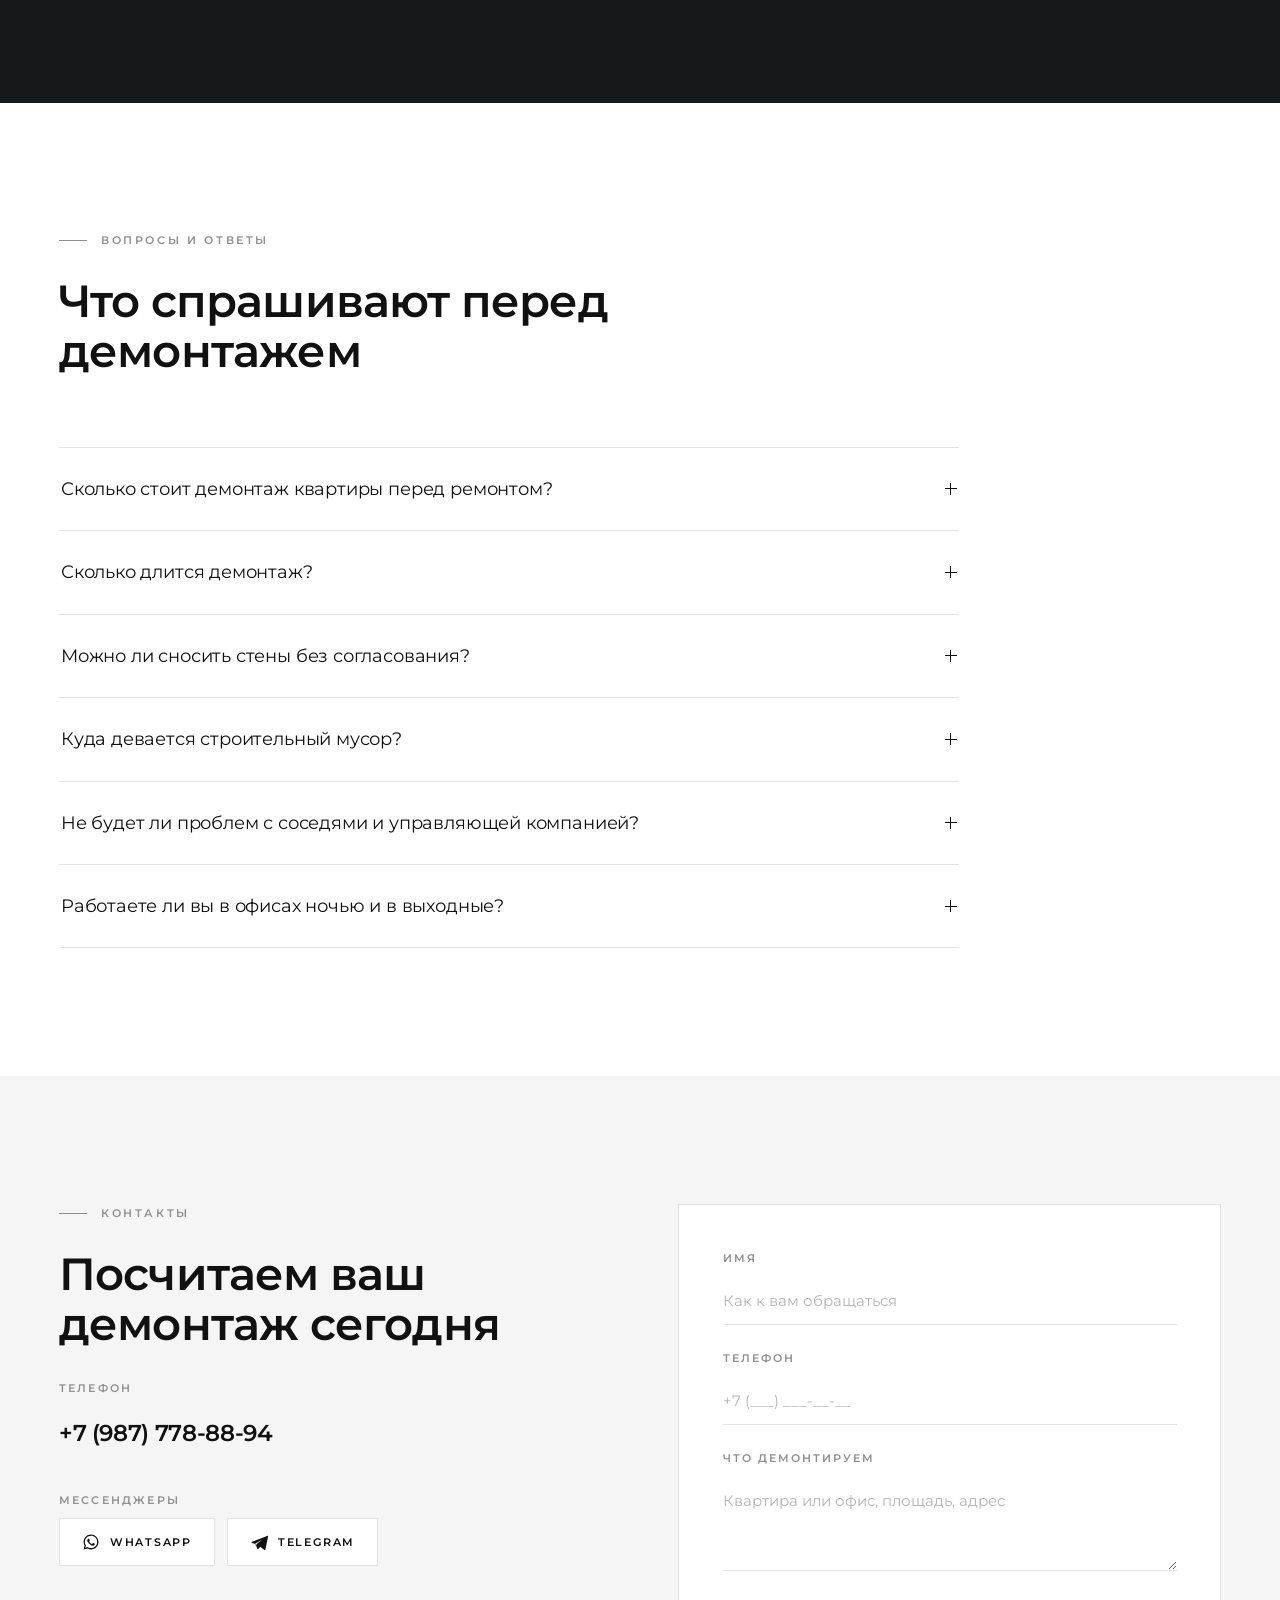
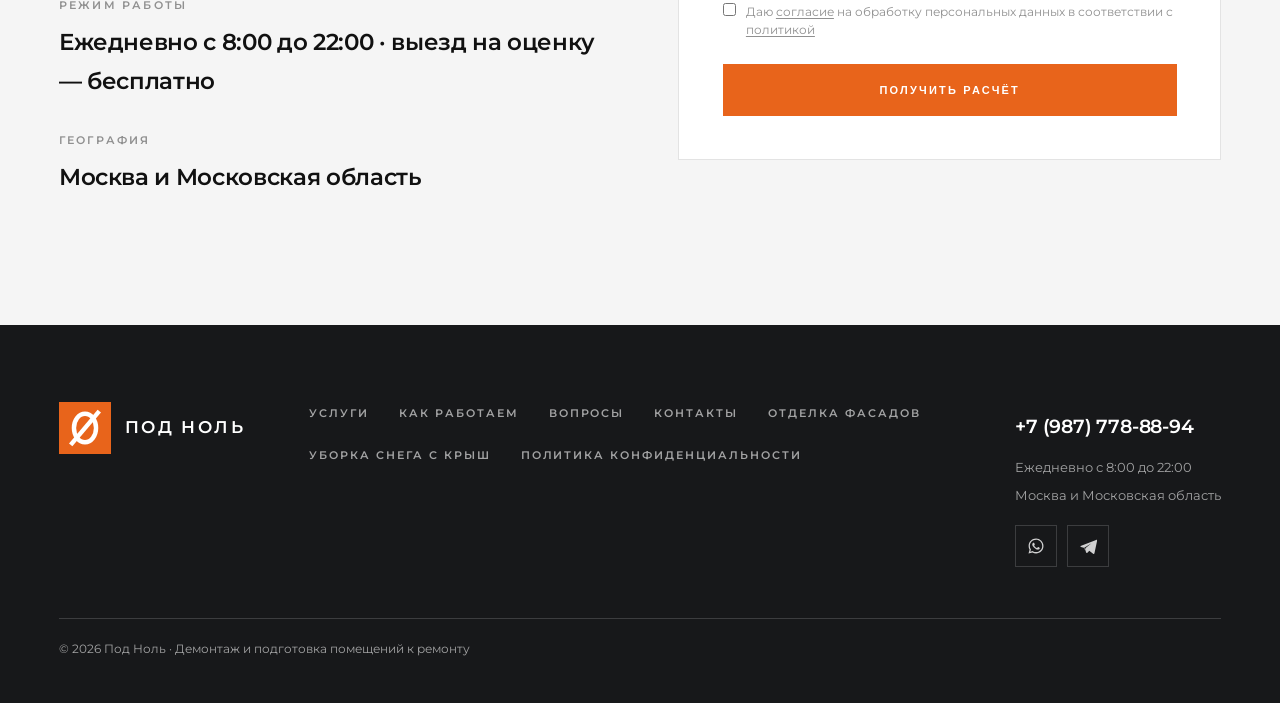
==== commit fd02360c: "Страницы услуг «Отделка фасадов» и «Уборка снега с крыши» На сайте не было услуг, которые продаются " ====
--- a/index.html
+++ b/index.html
@@ -48,7 +48,9 @@
         { "@type": "Offer", "itemOffered": { "@type": "Service", "name": "Демонтаж стен и перегородок", "serviceType": "Снос стен и перегородок", "description": "Кирпич, пеноблок, гипсокартон, сантехкабины. Аккуратная резка проёмов без повреждения несущих конструкций.", "areaServed": "Москва и Московская область", "provider": { "@id": "https://xn--d1aofccc0h.xn--p1ai/#org" } } },
         { "@type": "Offer", "itemOffered": { "@type": "Service", "name": "Демонтаж стяжки и полов", "serviceType": "Демонтаж напольных покрытий", "description": "Цементная стяжка, плитка, паркет, ламинат, лаги. Вынос и вывоз в тот же день.", "areaServed": "Москва и Московская область", "provider": { "@id": "https://xn--d1aofccc0h.xn--p1ai/#org" } } },
         { "@type": "Offer", "itemOffered": { "@type": "Service", "name": "Демонтаж в офисах и коммерческих помещениях", "serviceType": "Демонтаж офисных помещений", "description": "Перегородки, потолки армстронг, фальшполы, инженерия. Работаем ночью и в выходные — без остановки бизнес-центра.", "areaServed": "Москва и Московская область", "provider": { "@id": "https://xn--d1aofccc0h.xn--p1ai/#org" } } },
-        { "@type": "Offer", "itemOffered": { "@type": "Service", "name": "Вывоз и утилизация строительного мусора", "serviceType": "Вывоз строительного мусора", "description": "Контейнеры 8–27 м³, погрузка, талоны на утилизацию. Мусор не остаётся у подъезда ни на день.", "areaServed": "Москва и Московская область", "provider": { "@id": "https://xn--d1aofccc0h.xn--p1ai/#org" } } }
+        { "@type": "Offer", "itemOffered": { "@type": "Service", "name": "Вывоз и утилизация строительного мусора", "serviceType": "Вывоз строительного мусора", "description": "Контейнеры 8–27 м³, погрузка, талоны на утилизацию. Мусор не остаётся у подъезда ни на день.", "areaServed": "Москва и Московская область", "provider": { "@id": "https://xn--d1aofccc0h.xn--p1ai/#org" } } },
+        { "@type": "Offer", "priceSpecification": { "@type": "PriceSpecification", "minPrice": 100000, "priceCurrency": "RUB" }, "itemOffered": { "@type": "Service", "name": "Отделка фасадов", "serviceType": "Отделка фасадов частных домов и зданий", "url": "https://xn--d1aofccc0h.xn--p1ai/otdelka-fasadov.html", "areaServed": "Москва и Московская область", "provider": { "@id": "https://xn--d1aofccc0h.xn--p1ai/#org" } } },
+        { "@type": "Offer", "priceSpecification": { "@type": "UnitPriceSpecification", "minPrice": 40, "priceCurrency": "RUB", "unitText": "м²" }, "itemOffered": { "@type": "Service", "name": "Уборка снега с крыш", "serviceType": "Очистка кровли от снега и наледи", "url": "https://xn--d1aofccc0h.xn--p1ai/uborka-snega-s-kryshi.html", "areaServed": "Москва и Московская область", "provider": { "@id": "https://xn--d1aofccc0h.xn--p1ai/#org" } } }
       ]
     }
   }
@@ -220,6 +222,31 @@
       </div>
     </section>
 
+    <section class="section" id="more-services">
+      <div class="container">
+        <div class="section__head reveal">
+          <div>
+            <span class="section-label">Ещё мы делаем</span>
+            <h2 class="section-title">Фасады и крыши — той же бригадой, по договору</h2>
+          </div>
+        </div>
+        <div class="services-grid services-grid--two">
+          <a class="service service--link reveal" href="otdelka-fasadov.html">
+            <span class="service__num">Фасады</span>
+            <h3>Отделка фасадов</h3>
+            <p>Штукатурка и «мокрый фасад», покраска, утепление, облицовка панелями, клинкером и камнем. Частные дома, коттеджи и здания в Москве и области.</p>
+            <dl class="service__meta"><dt>Цена</dt><dd>от 100 000 ₽ за объект</dd></dl>
+          </a>
+          <a class="service service--link reveal" href="uborka-snega-s-kryshi.html">
+            <span class="service__num">Зима</span>
+            <h3>Уборка снега с крыш</h3>
+            <p>Сбрасываем снег, сбиваем сосульки и наледь со скатных и плоских кровель. Работаем на страховке, деревянными лопатами — покрытие остаётся целым.</p>
+            <dl class="service__meta"><dt>Цена</dt><dd>от 40 ₽/м²</dd></dl>
+          </a>
+        </div>
+      </div>
+    </section>
+
     <section class="section">
       <div class="container">
         <div class="section__head reveal">
@@ -393,6 +420,8 @@
           <a href="#process">Как работаем</a>
           <a href="#faq">Вопросы</a>
           <a href="#contacts">Контакты</a>
+          <a href="otdelka-fasadov.html">Отделка фасадов</a>
+          <a href="uborka-snega-s-kryshi.html">Уборка снега с крыш</a>
           <a href="privacy.html">Политика конфиденциальности</a>
         </nav>
         <div class="footer__contact">
@@ -449,6 +478,6 @@
     </div>
   </div>
 
-  <script src="js/main.js" defer></script>
+  <script src="js/main.js?v=2" defer></script>
 </body>
 </html>
--- a/css/style.css
+++ b/css/style.css
@@ -504,6 +504,18 @@
   border-top: 1px solid var(--line);
   border-left: 1px solid var(--line);
 }
+
+/* Карточки-ссылки на отдельные страницы услуг — по две в ряд. Правило стоит
+   до медиазапросов, чтобы на узких экранах сетка так же сложилась в колонку. */
+.services-grid--two { grid-template-columns: repeat(2, 1fr); }
+.service--link { color: inherit; }
+.service--link h3::after {
+  content: "\00a0→";
+  color: var(--accent);
+  display: inline-block;
+  transition: transform .3s var(--ease);
+}
+.service--link:hover h3::after { transform: translateX(6px); }
 
 .service {
   padding: clamp(28px, 2.8vw, 44px);
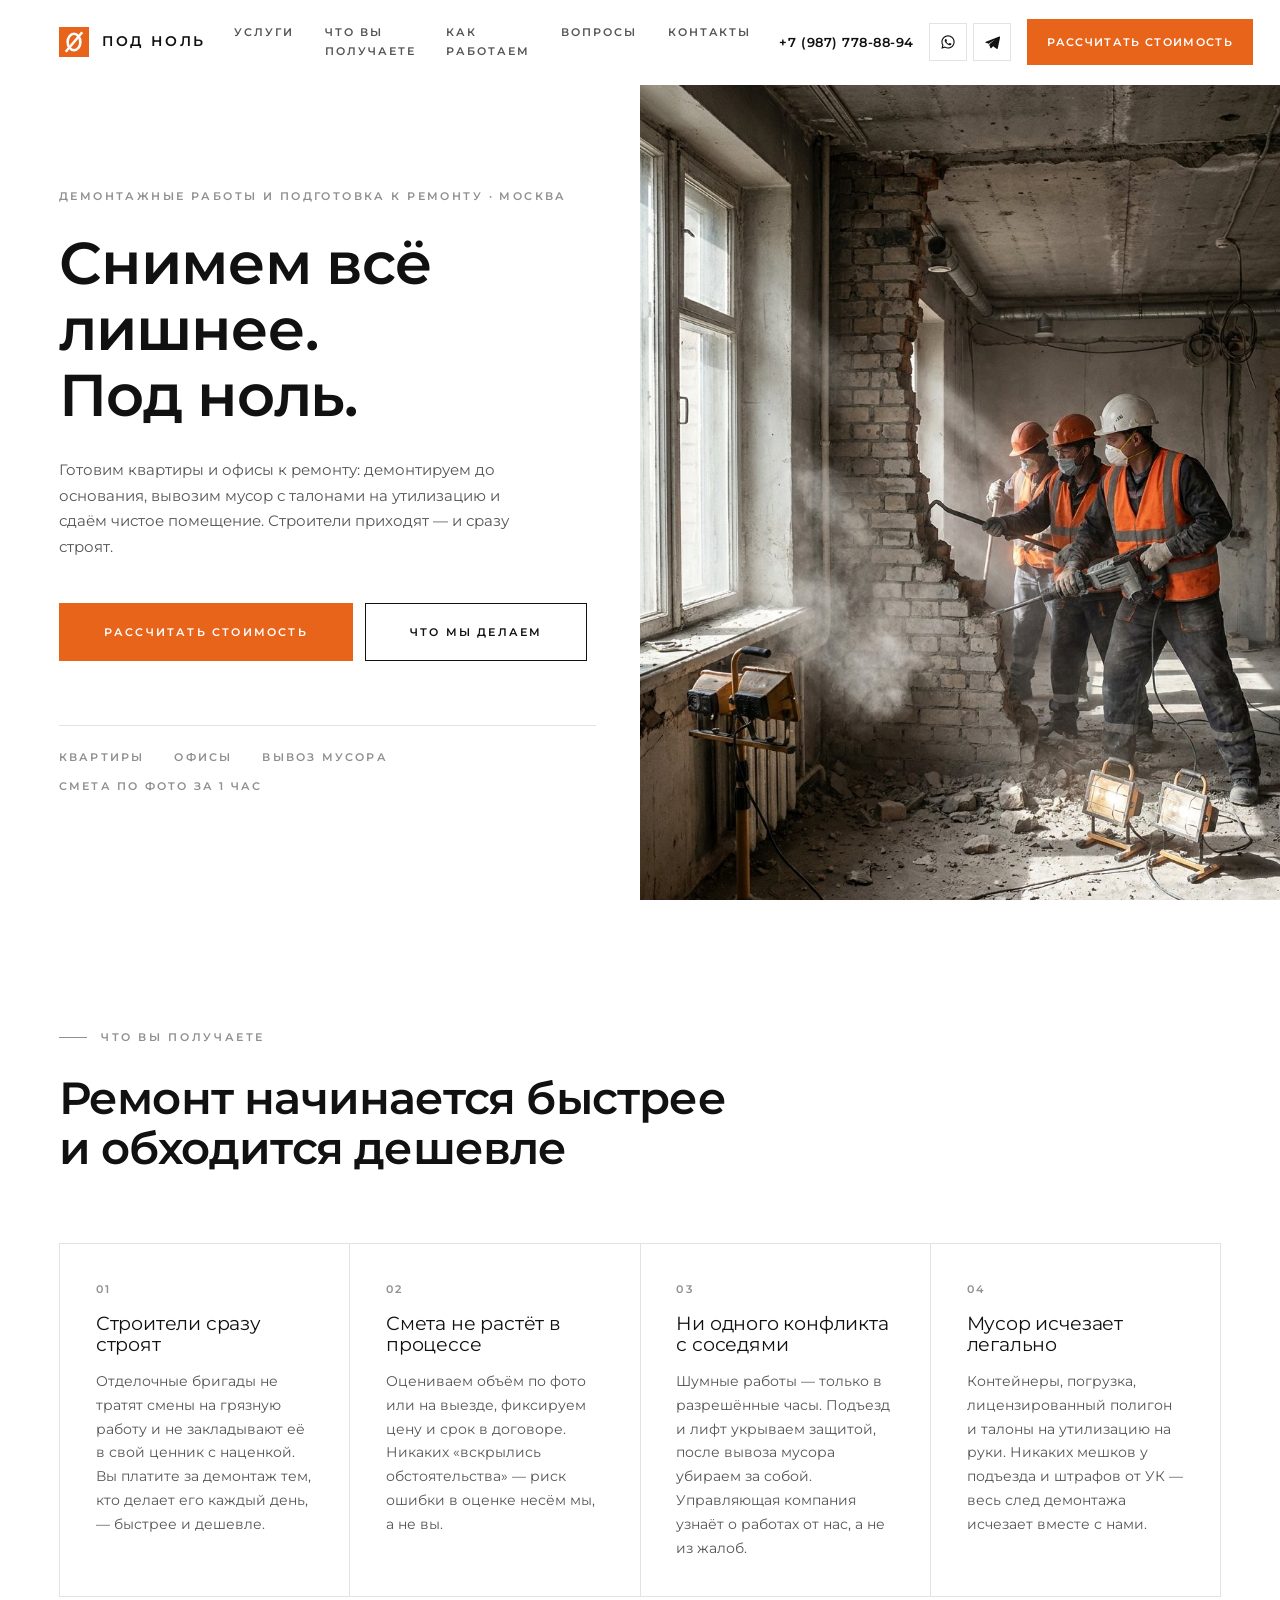
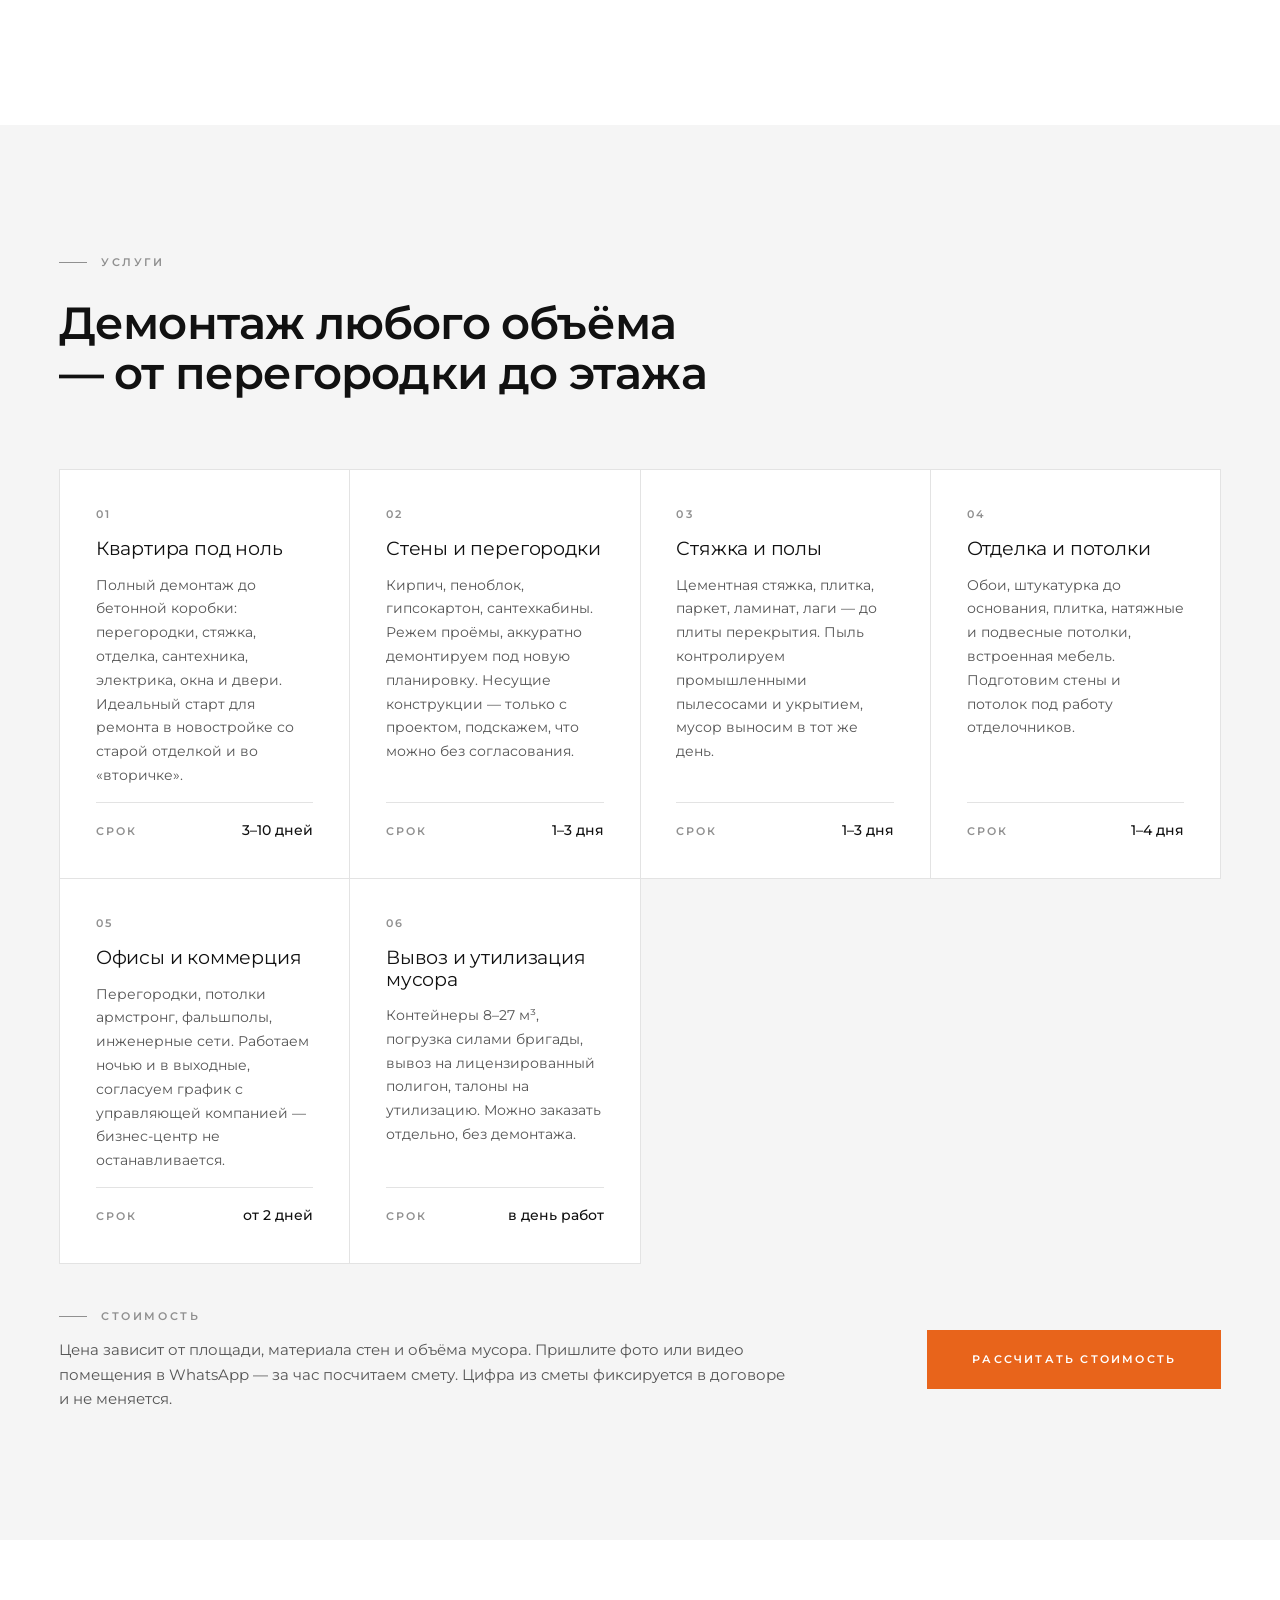
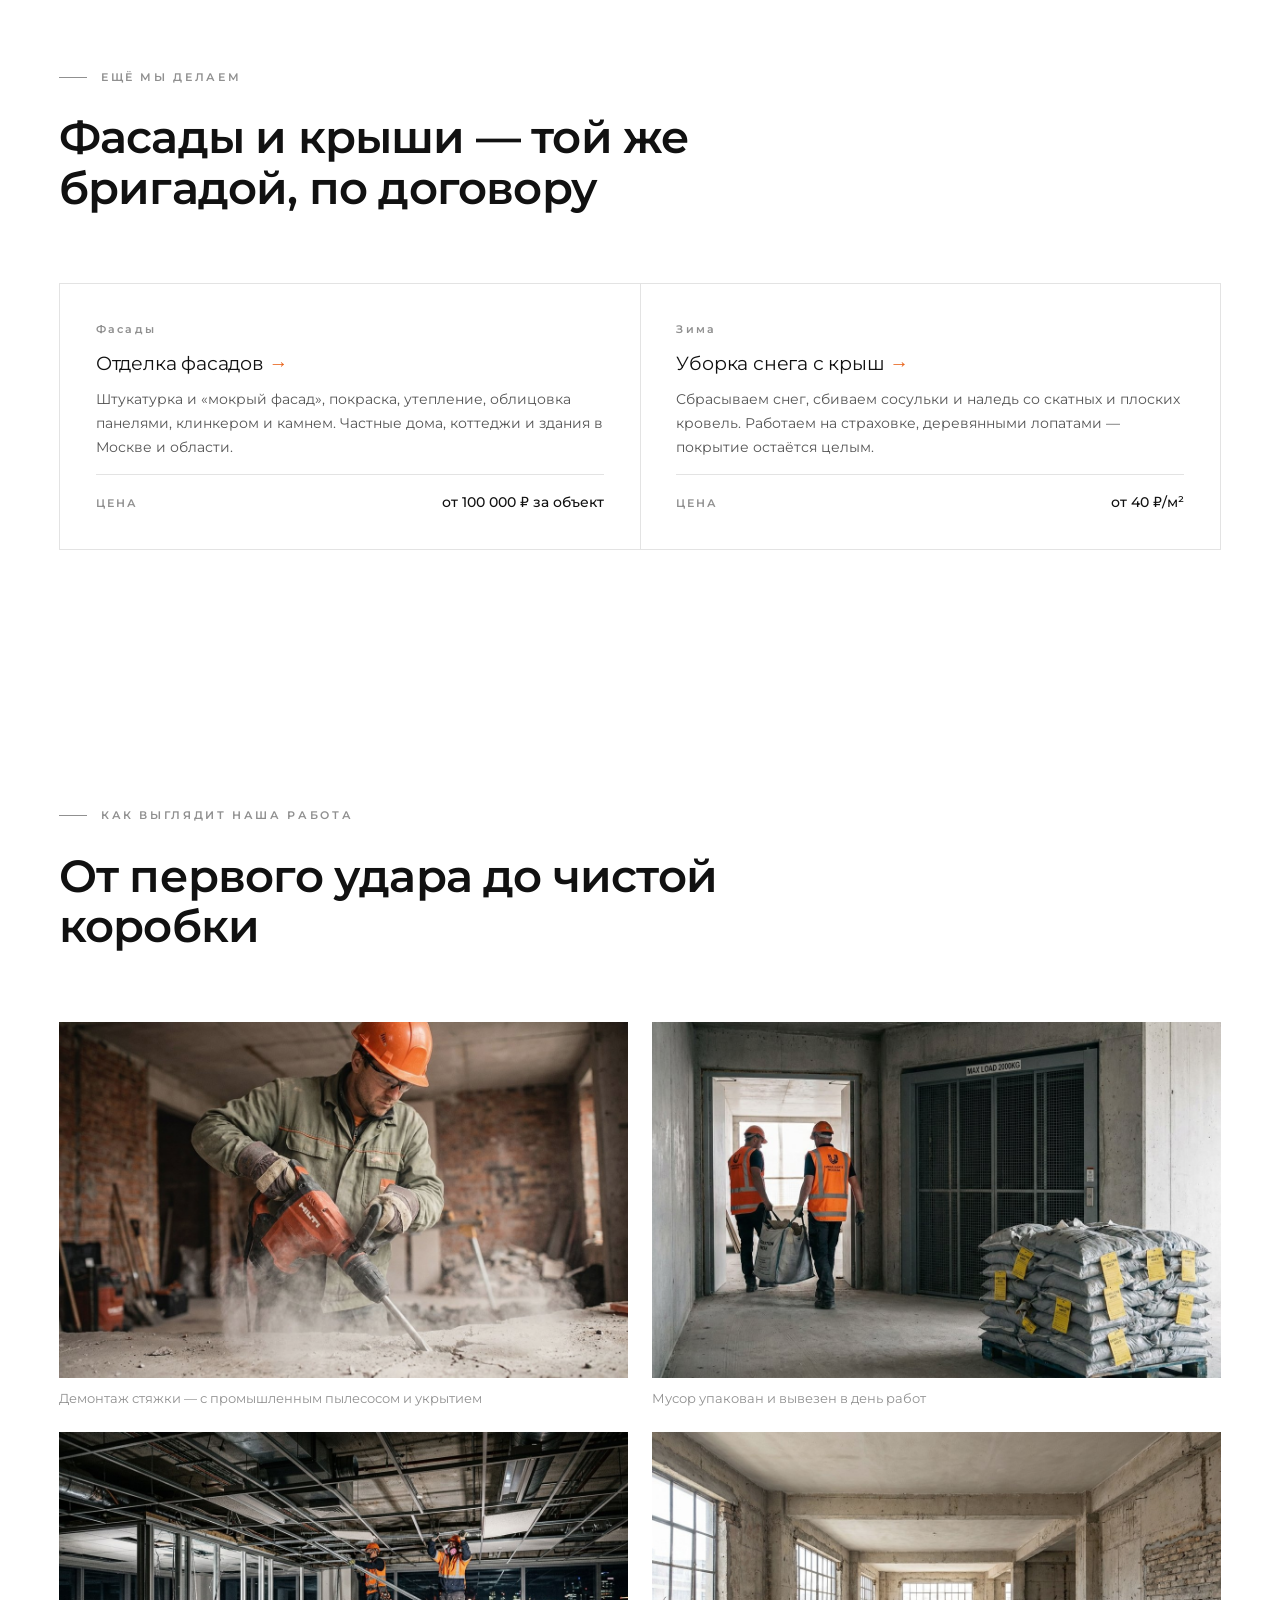
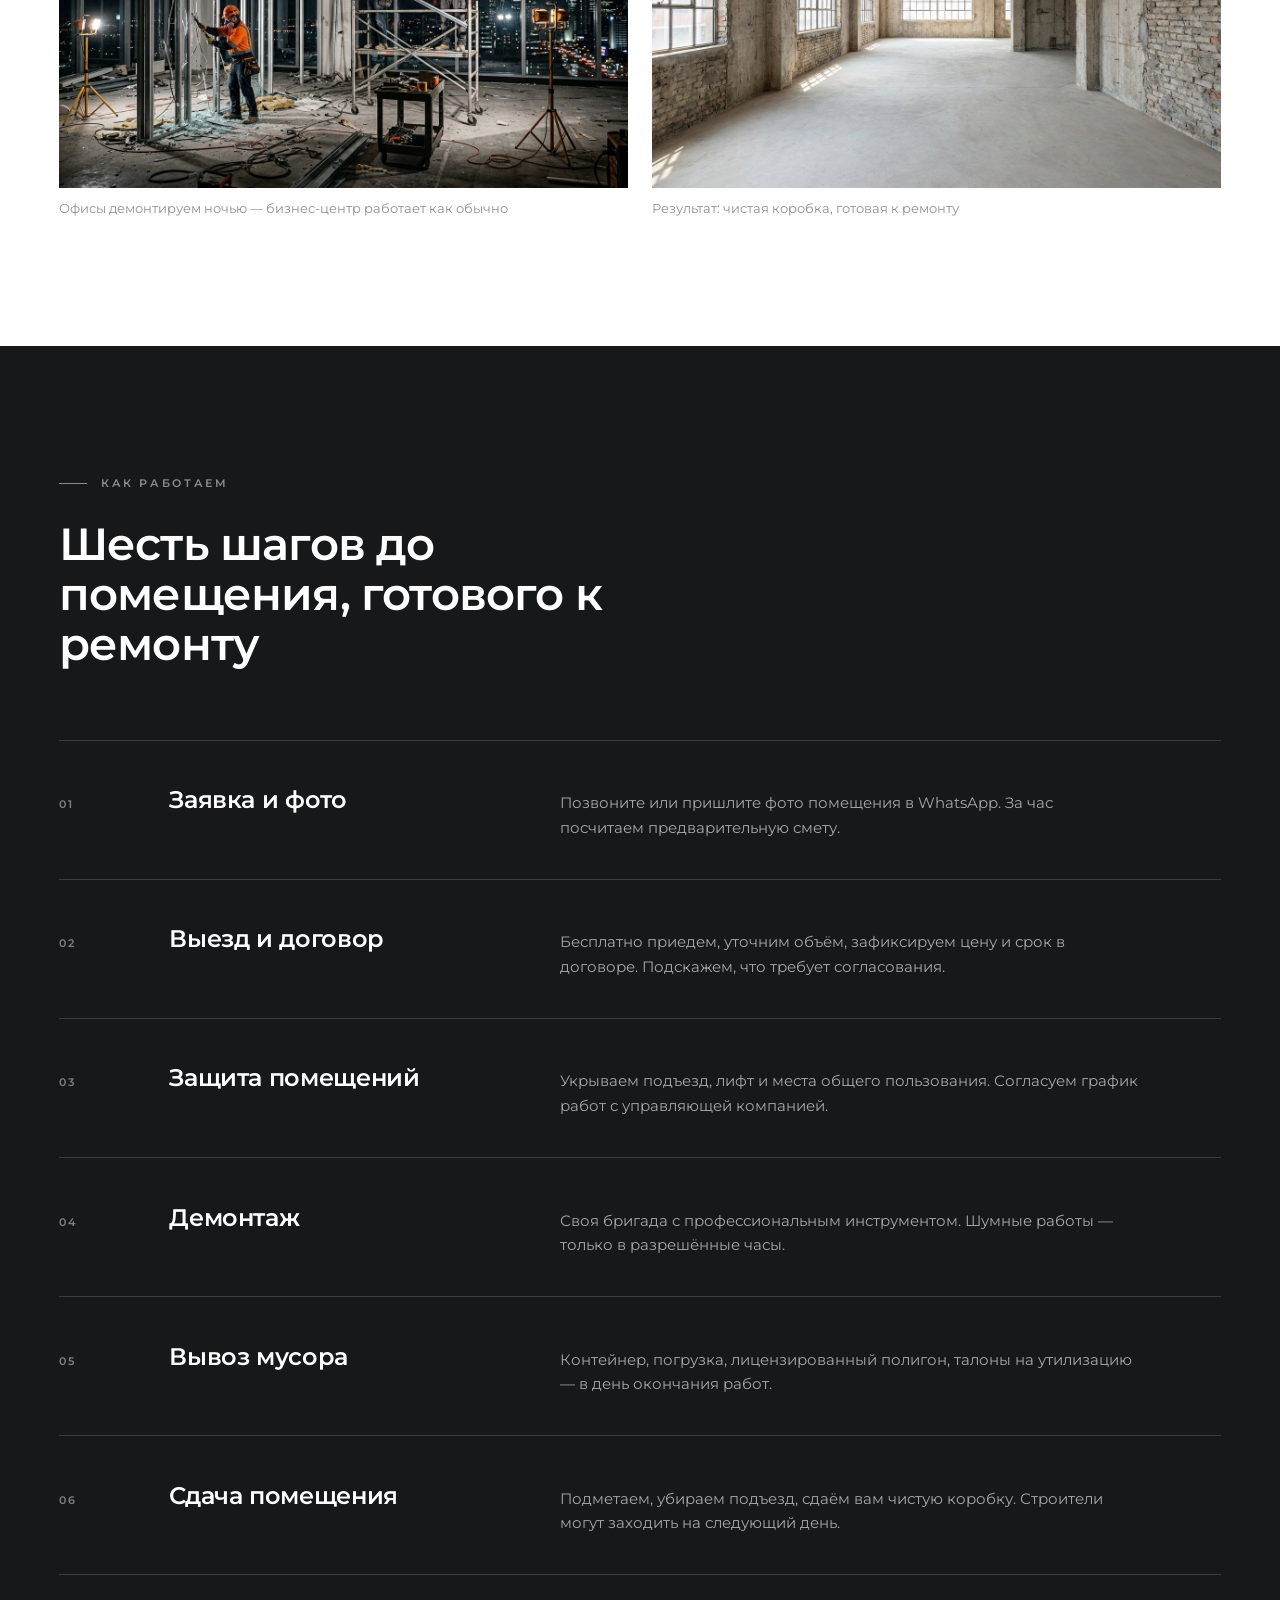
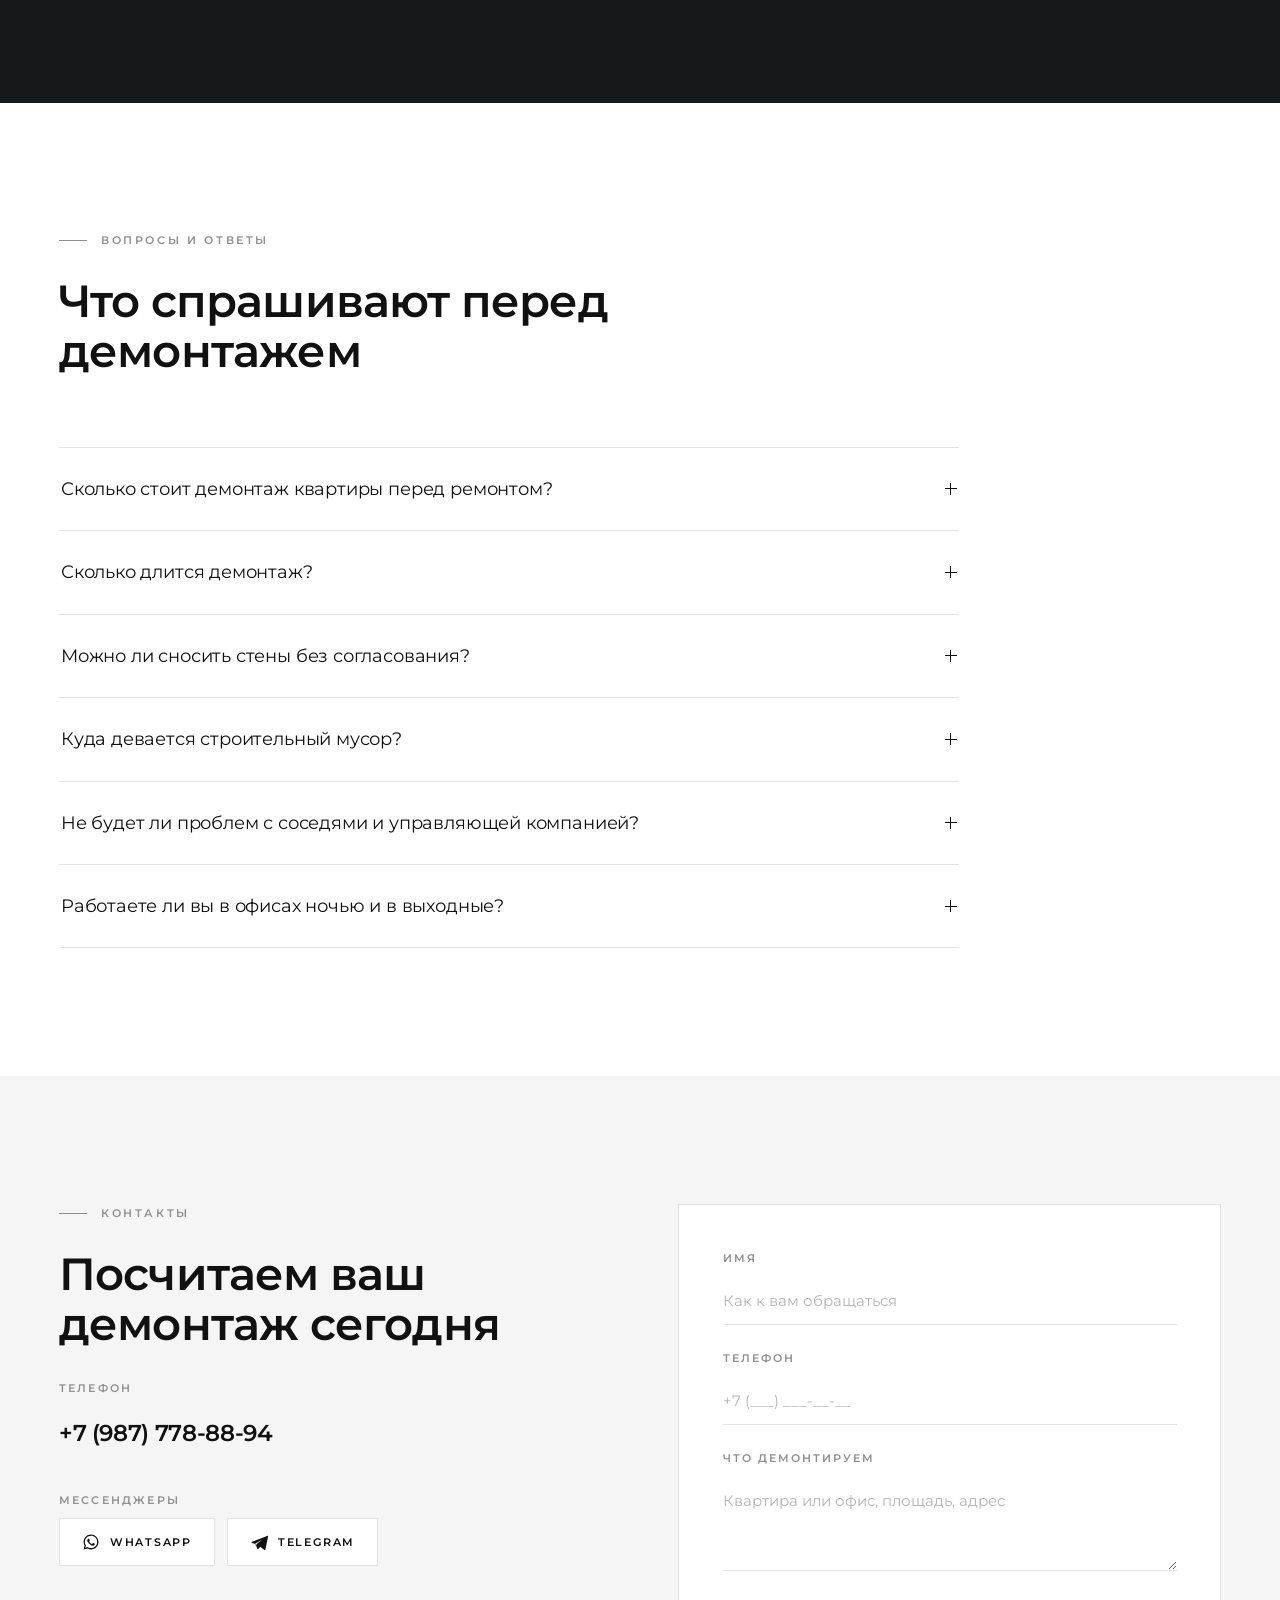
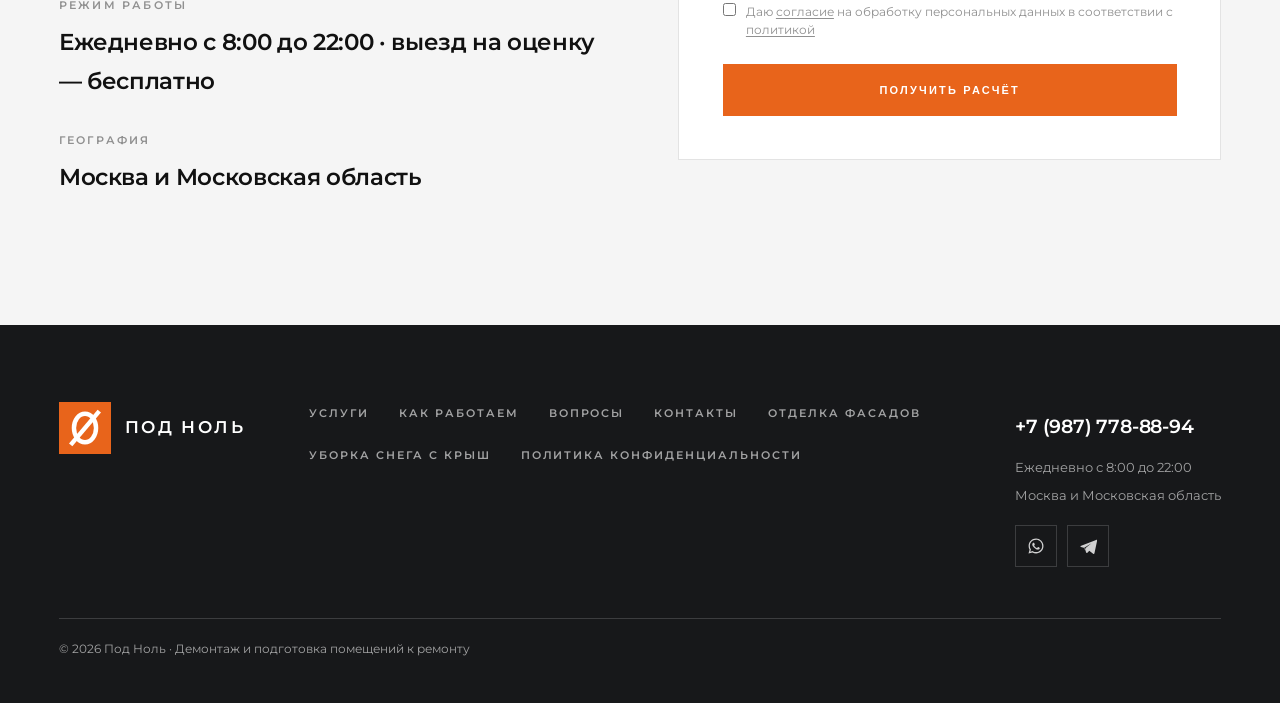
==== commit e0d20587: "SEO: h1 с ключевыми словами, иконки и манифест, превью 1200×630, один адрес на страницу - h1 главной" ====
--- a/index.html
+++ b/index.html
@@ -14,10 +14,17 @@
   <meta property="og:title" content="Под Ноль — демонтаж и подготовка помещений к ремонту">
   <meta property="og:description" content="Готовим квартиры и офисы к ремонту: демонтаж до основания, вывоз мусора, чистое помещение к приходу строителей. Смета по фото за 1 час.">
   <meta property="og:url" content="https://xn--d1aofccc0h.xn--p1ai/">
-  <meta property="og:image" content="https://xn--d1aofccc0h.xn--p1ai/assets/img/hero.jpg">
+  <meta property="og:image" content="https://xn--d1aofccc0h.xn--p1ai/assets/img/og-main.jpg">
+  <meta property="og:image:width" content="1200">
+  <meta property="og:image:height" content="630">
+  <meta property="og:image:alt" content="Под Ноль — демонтаж под ноль в Москве">
   <meta name="twitter:card" content="summary_large_image">
 
+  <link rel="icon" href="favicon.ico" sizes="32x32">
   <link rel="icon" href="favicon.svg" type="image/svg+xml">
+  <link rel="apple-touch-icon" href="apple-touch-icon.png">
+  <link rel="manifest" href="site.webmanifest">
+  <meta name="theme-color" content="#17181A">
 
   <link rel="preload" href="assets/fonts/montserrat-cyrillic.woff2" as="font" type="font/woff2" crossorigin>
   <link rel="preload" href="assets/fonts/montserrat-latin.woff2" as="font" type="font/woff2" crossorigin>
@@ -35,7 +42,8 @@
     "description": "Демонтажные работы и подготовка помещений к ремонту в Москве: квартиры, офисы, коммерческие площади. Демонтаж стен, стяжки, отделки, вывоз и утилизация строительного мусора.",
     "url": "https://xn--d1aofccc0h.xn--p1ai/",
     "telephone": "+79877788894",
-    "image": "https://xn--d1aofccc0h.xn--p1ai/assets/img/hero.jpg",
+    "image": "https://xn--d1aofccc0h.xn--p1ai/assets/img/og-main.jpg",
+    "logo": "https://xn--d1aofccc0h.xn--p1ai/assets/icons/icon-512.png",
     "priceRange": "₽₽",
     "address": { "@type": "PostalAddress", "addressLocality": "Москва", "addressCountry": "RU" },
     "areaServed": "Москва и Московская область",
@@ -114,8 +122,8 @@
   <main>
     <section class="hero">
       <div class="hero__text">
-        <span class="hero__eyebrow">Демонтажные работы и подготовка к ремонту · Москва</span>
-        <h1 class="hero__title">Снимем всё лишнее. Под ноль.</h1>
+        <h1 class="hero__eyebrow">Демонтажные работы и подготовка к ремонту · Москва</h1>
+        <p class="hero__title">Снимем всё лишнее. Под ноль.</p>
         <p class="hero__sub">Готовим квартиры и офисы к ремонту: демонтируем до основания, вывозим мусор с талонами на утилизацию и сдаём чистое помещение. Строители приходят — и сразу строят.</p>
         <div class="hero__cta">
           <a class="btn" href="#contacts" data-modal-open="Рассчитать стоимость">Рассчитать стоимость</a>
@@ -377,7 +385,7 @@
             <p>Москва и Московская область</p>
           </div>
         </div>
-        <form class="form reveal" id="lead-form" novalidate data-endpoint="https://voidaform.ru/api/lead.php">
+        <form class="form reveal" id="lead-form" novalidate data-endpoint="api/lead.php">
           <input class="form__trap" type="text" name="company" tabindex="-1" autocomplete="off" aria-hidden="true">
           <input type="hidden" name="site" value="подноль.рф">
         <input type="hidden" name="source" value="Форма в разделе «Контакты»">
@@ -456,7 +464,7 @@
       <button class="modal__close" type="button" data-modal-close aria-label="Закрыть окно"></button>
       <h2 class="modal__title" id="callback-title">Рассчитать стоимость</h2>
       <p class="modal__text">Оставьте имя и телефон — перезвоним в течение часа в рабочее время и посчитаем смету.</p>
-      <form class="form" id="callback-form" novalidate data-endpoint="https://voidaform.ru/api/lead.php">
+      <form class="form" id="callback-form" novalidate data-endpoint="api/lead.php">
         <input class="form__trap" type="text" name="company" tabindex="-1" autocomplete="off" aria-hidden="true">
         <input type="hidden" name="site" value="подноль.рф">
         <input type="hidden" name="source" value="Рассчитать стоимость">
--- a/css/style.css
+++ b/css/style.css
@@ -292,6 +292,9 @@
 
 .hero__title {
   font-size: clamp(34px, 4.6vw, 72px);
+  font-weight: 600;
+  line-height: 1.12;
+  letter-spacing: -.018em;
   max-width: 11em;
   text-wrap: balance;
 }
@@ -342,6 +345,7 @@
 
 .hero__eyebrow {
   display: block;
+  line-height: 1.6;
   margin-bottom: clamp(18px, 2vw, 28px);
   font-size: 11px;
   font-weight: 600;
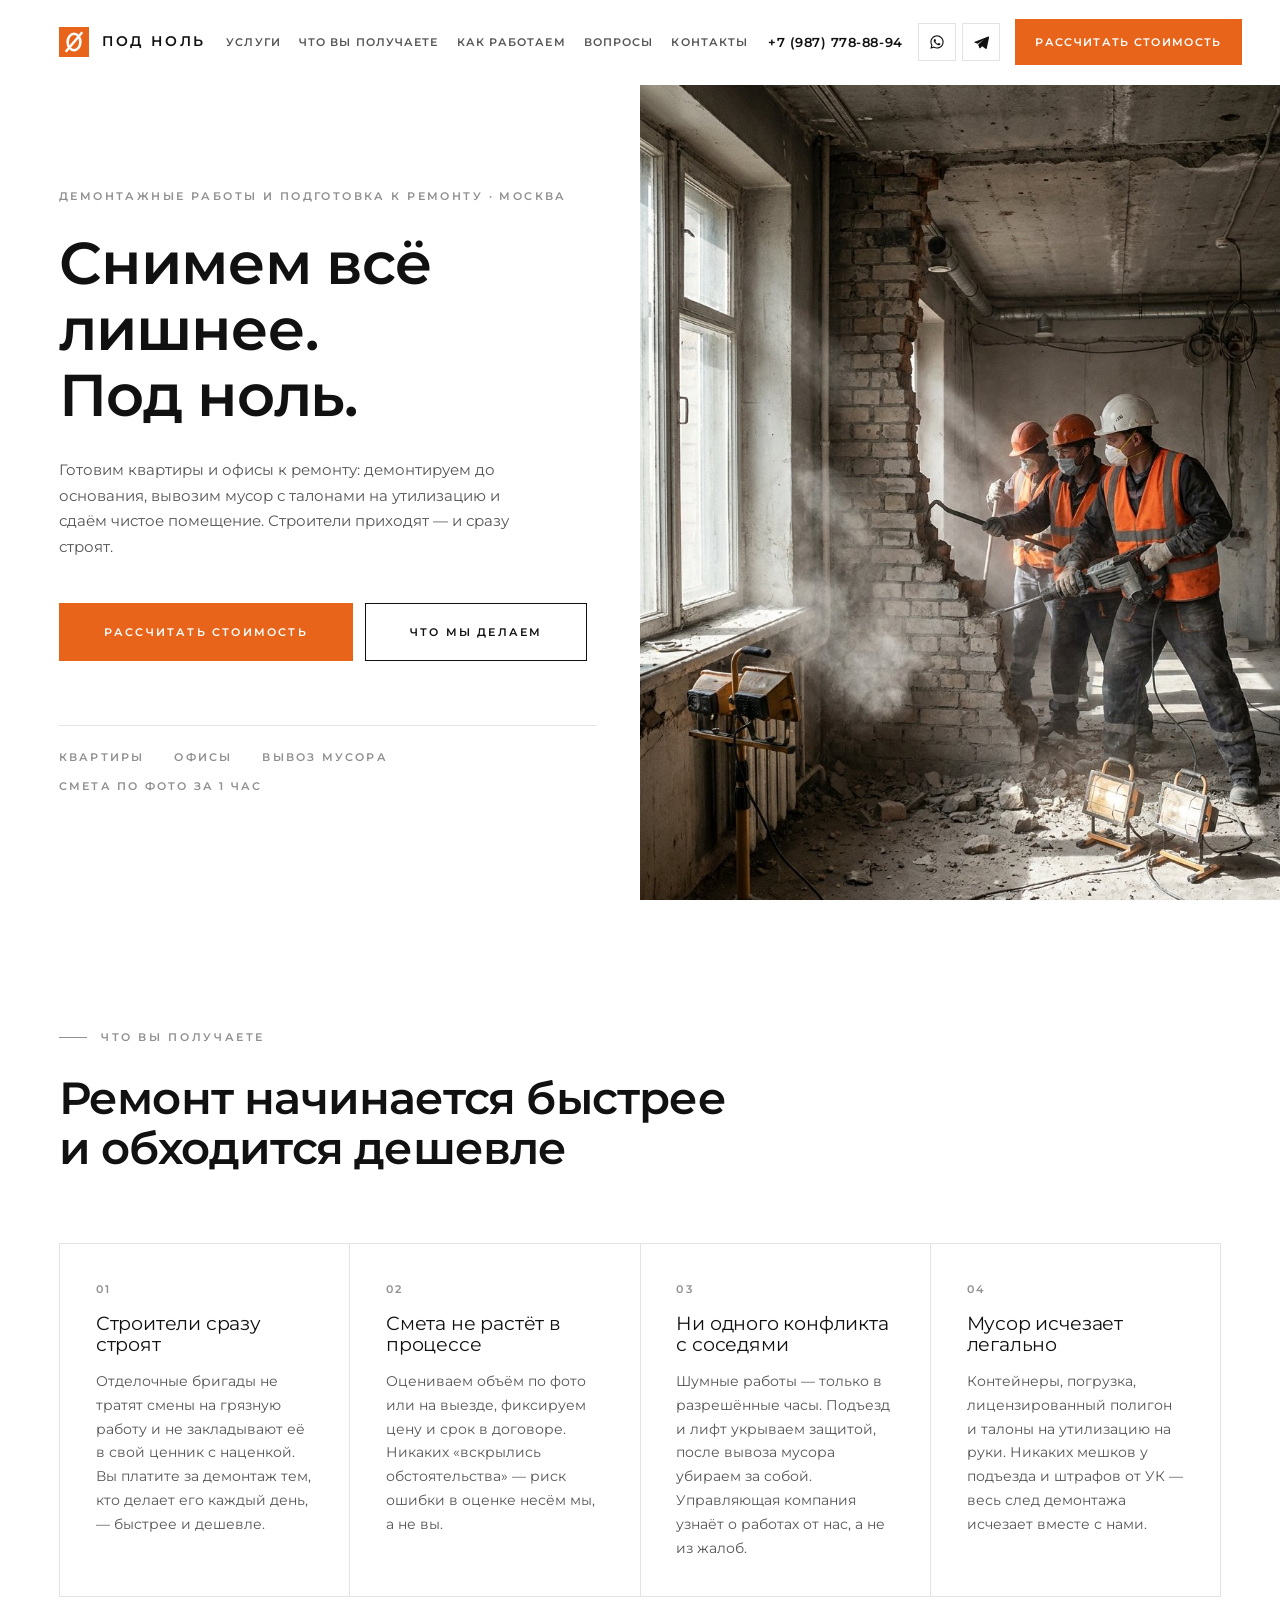
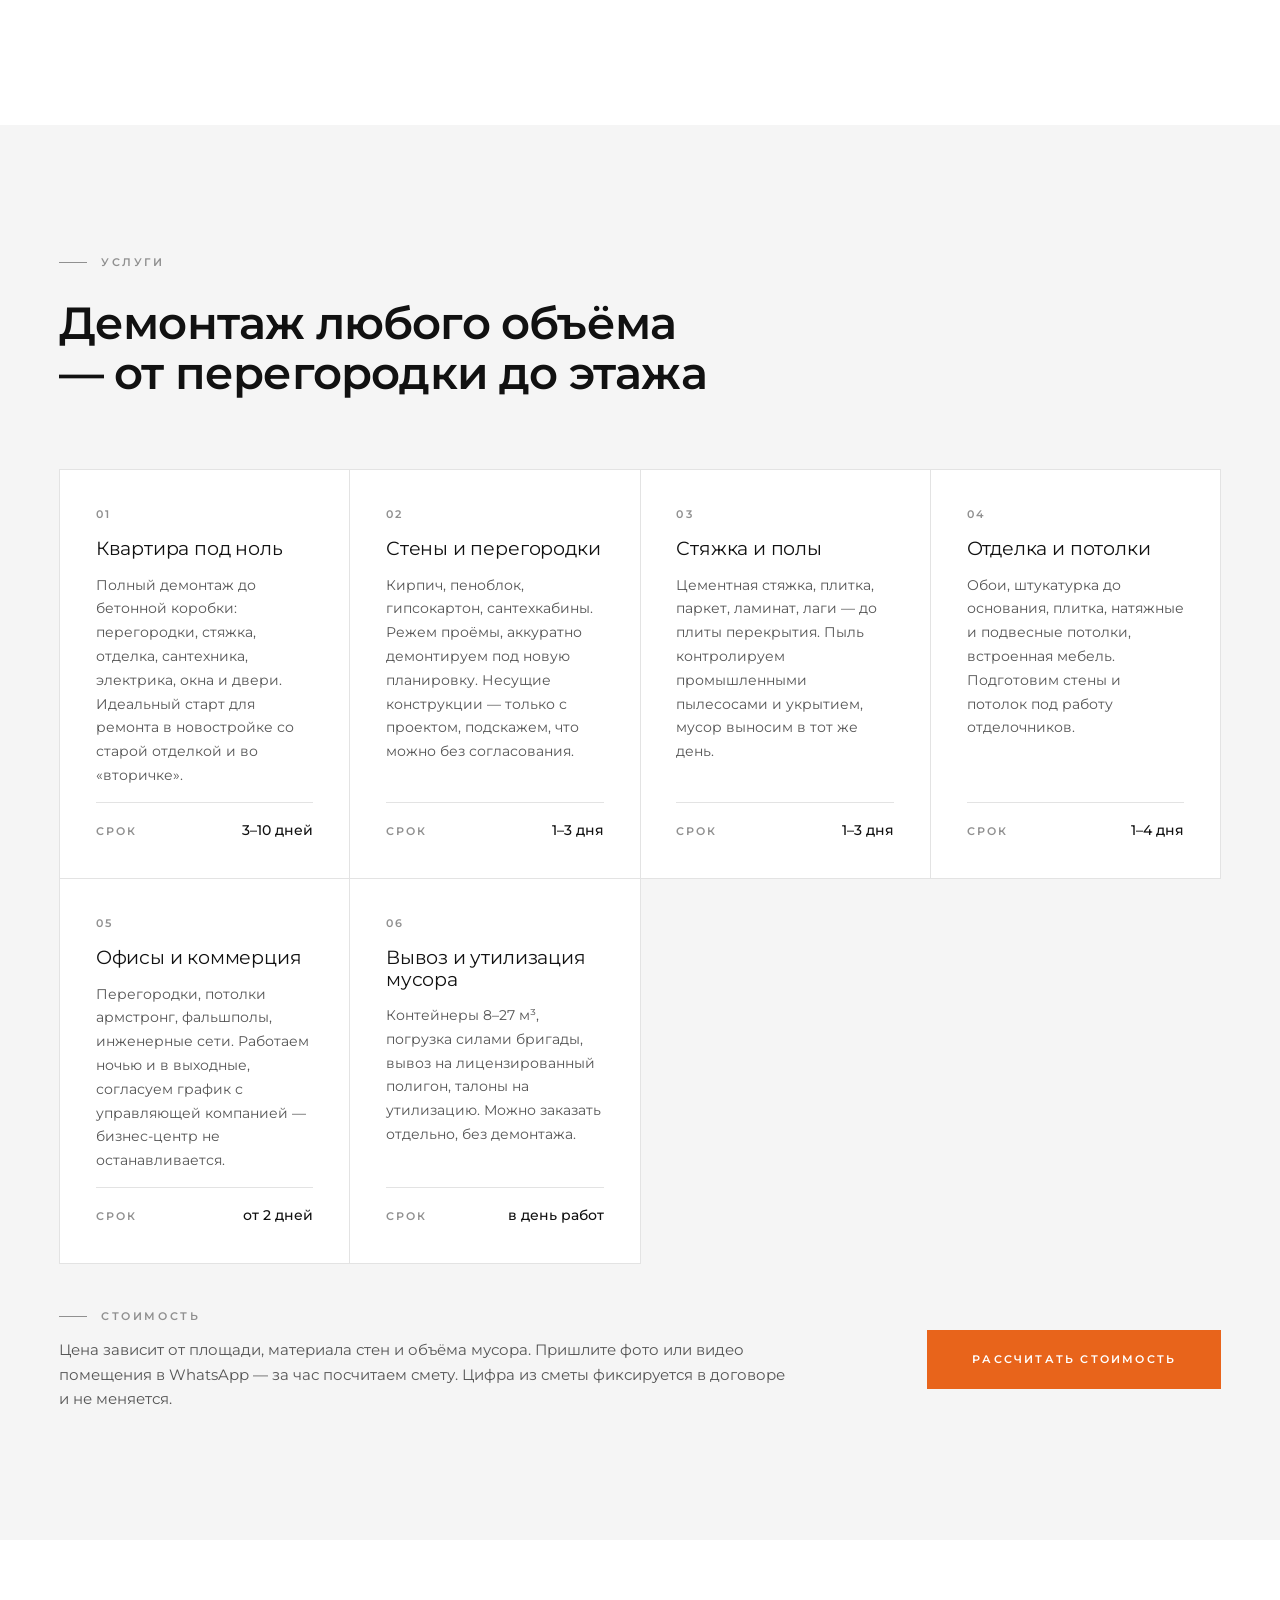
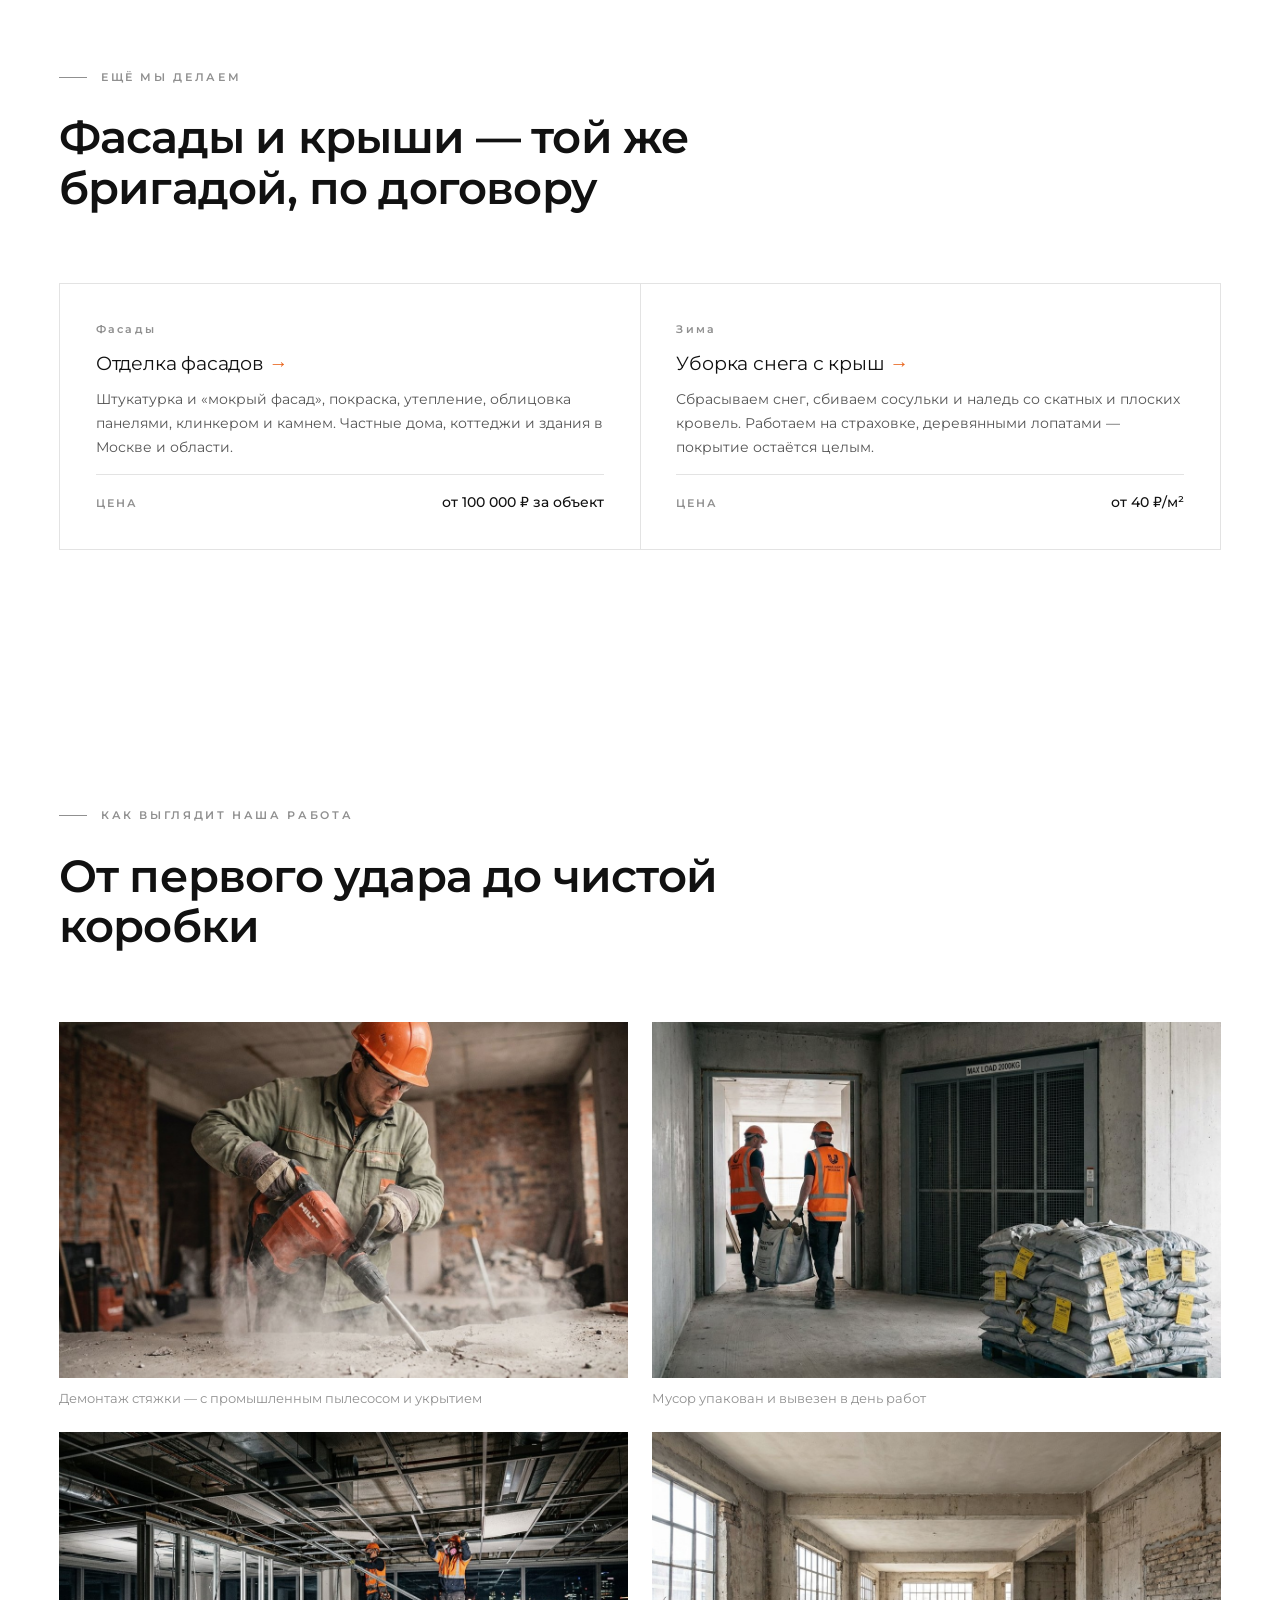
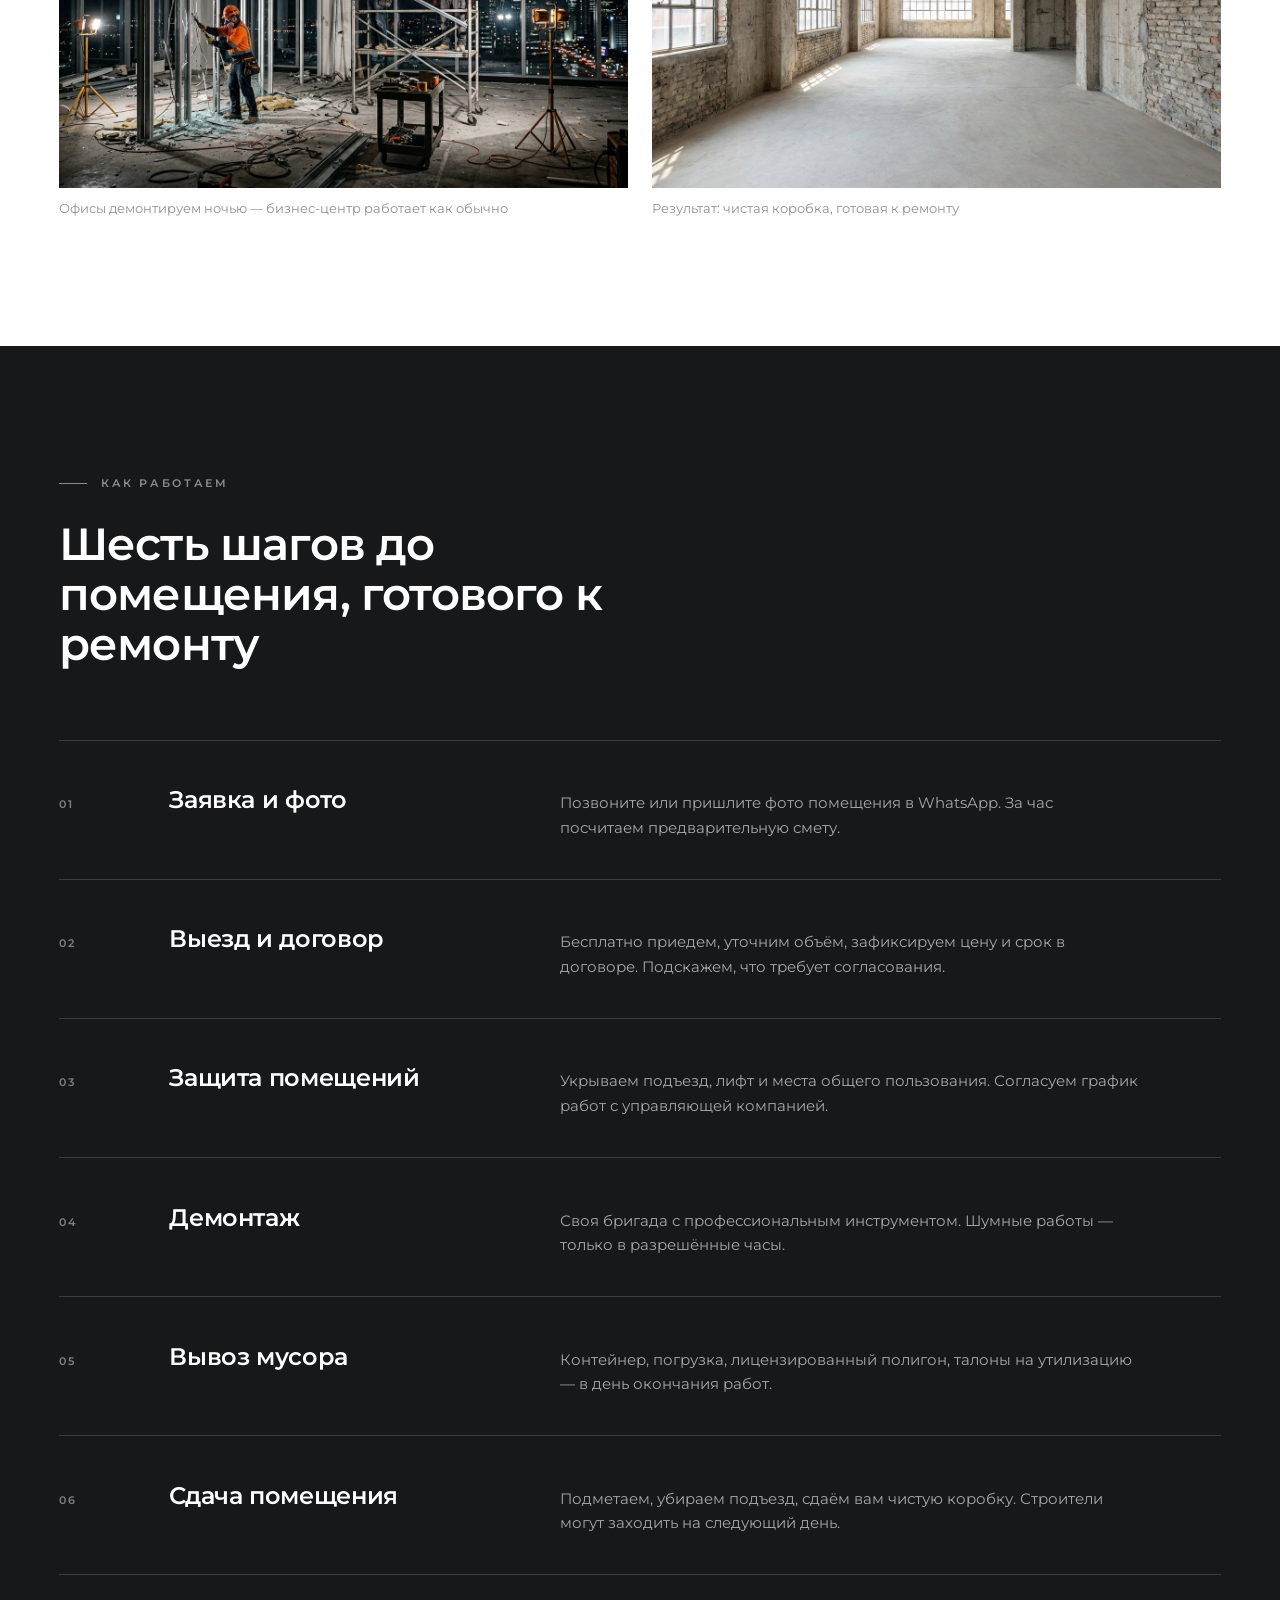
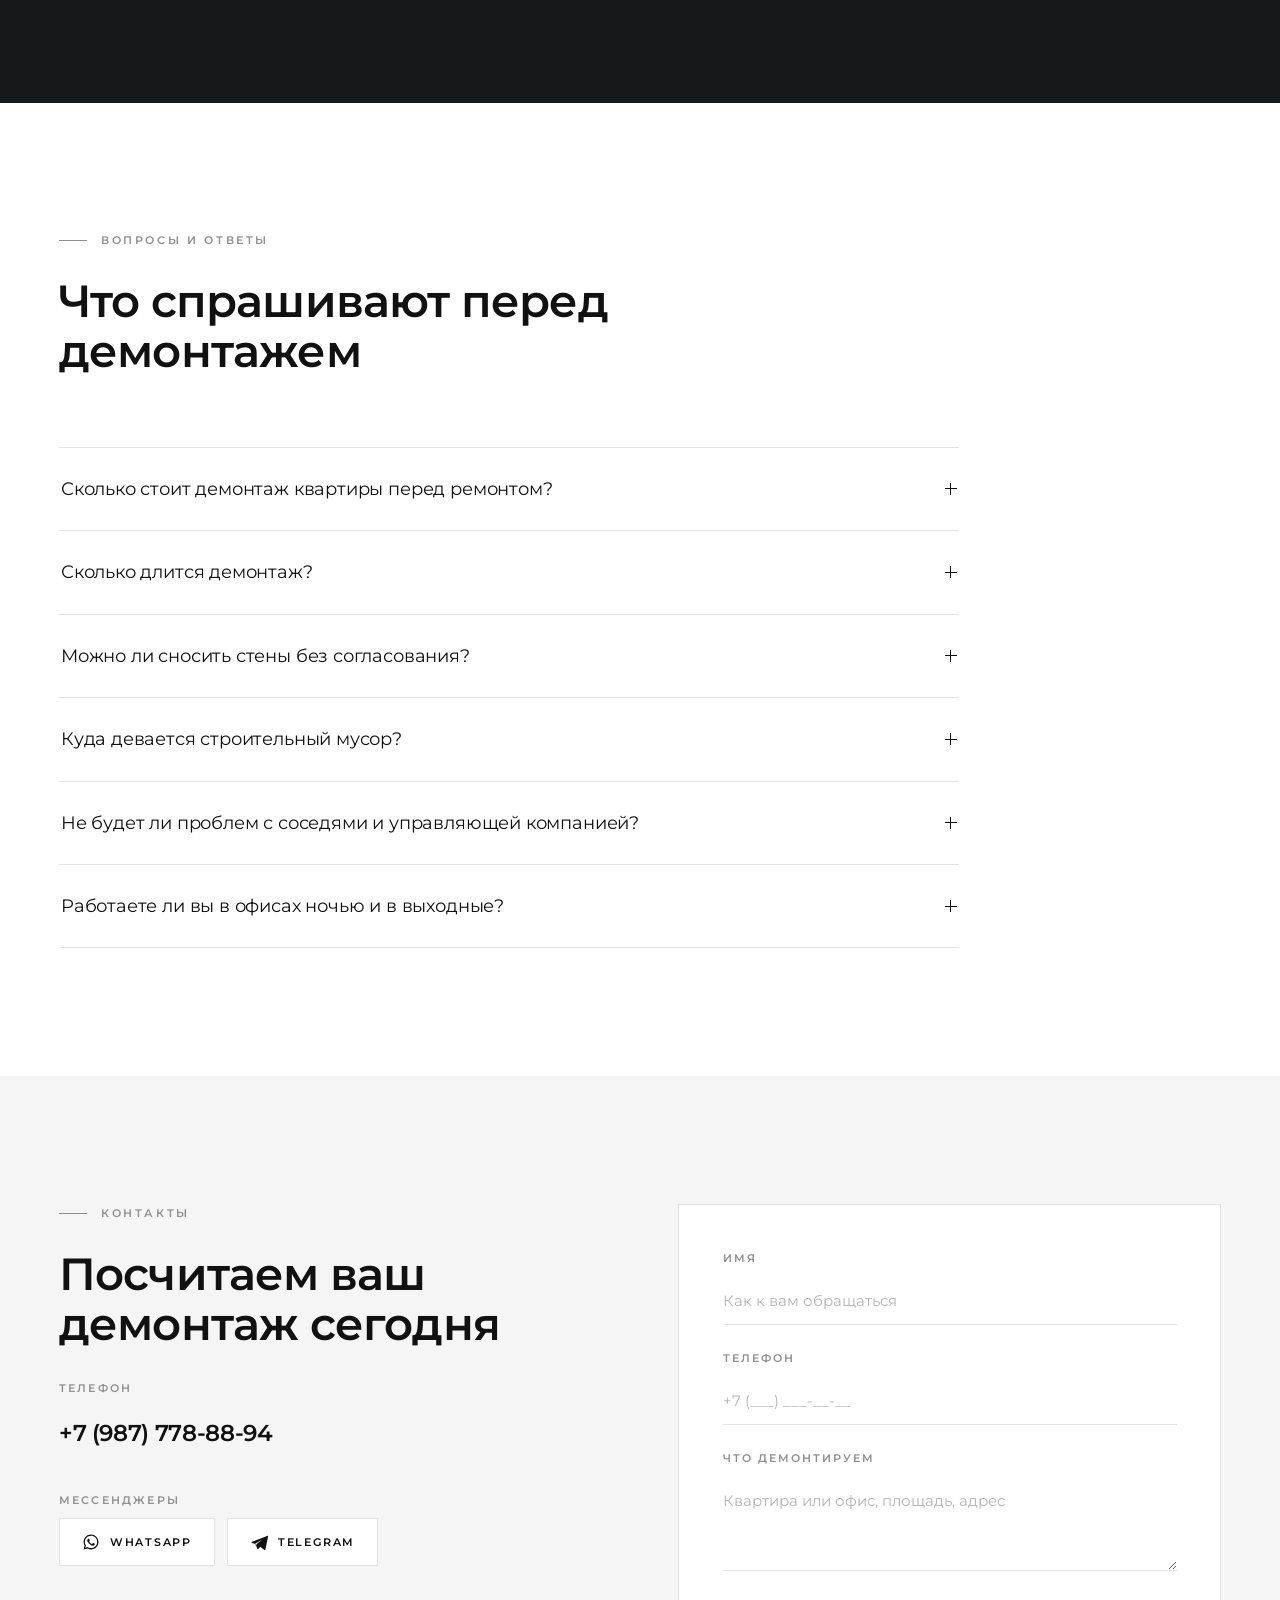
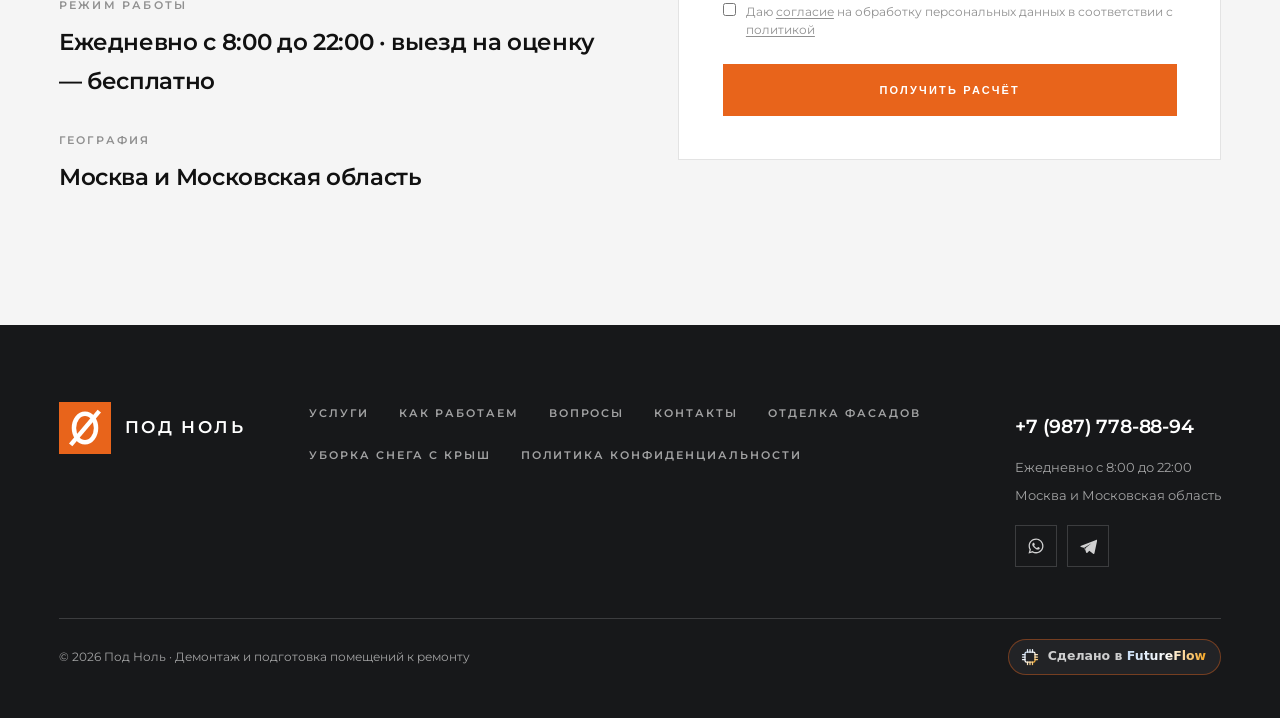
==== commit 603d70f0: "Бейдж «Сделано в FutureFlow» в подвале сайта и в CRM (пилюля вместо PNG) Co-Authored-By: Claude Opus" ====
--- a/index.html
+++ b/index.html
@@ -444,6 +444,15 @@
       </div>
       <div class="footer__bottom">
         <span>© 2026 Под Ноль · Демонтаж и подготовка помещений к ремонту</span>
+        <a class="ff-badge" href="https://futureflow.ru" target="_blank" rel="noopener" aria-label="Сделано в FutureFlow"
+           style="display:inline-flex;align-items:center;gap:8px;padding:7px 14px 7px 11px;border-radius:100px;background:#222326;border:1px solid rgba(232,100,27,.42);color:rgba(255,255,255,.78);text-decoration:none;font:600 12.5px/1 system-ui,-apple-system,'Segoe UI',Roboto,Arial,sans-serif">
+          <svg width="20" height="20" viewBox="0 0 32 32" fill="none" stroke="url(#ffGrad)" stroke-width="2" stroke-linecap="round" stroke-linejoin="round" aria-hidden="true">
+            <defs><linearGradient id="ffGrad" x1="0" y1="0" x2="1" y2="1"><stop offset="0" stop-color="#c8dcf4"/><stop offset=".5" stop-color="#fff"/><stop offset="1" stop-color="#f5a623"/></linearGradient></defs>
+            <rect x="8" y="8" width="16" height="16" rx="2.5"/>
+            <path d="M12 8V4M16 8V4M20 8V4 M12 28V24M16 28V24M20 28V24 M8 12H4M8 16H4M8 20H4 M28 12H24M28 16H24M28 20H24"/>
+          </svg>
+          <span>Сделано в&nbsp;<span style="font-weight:700;background:linear-gradient(90deg,#c8dcf4,#fff 50%,#f5a623);-webkit-background-clip:text;background-clip:text;-webkit-text-fill-color:transparent;color:transparent">FutureFlow</span></span>
+        </a>
       </div>
     </div>
   </footer>
--- a/css/style.css
+++ b/css/style.css
@@ -190,6 +190,7 @@
   color: var(--ink-soft);
   padding: 11px 0;
   position: relative;
+  white-space: nowrap;
   transition: color .3s;
 }
 
@@ -1428,6 +1429,14 @@
   .header__messengers { display: none; }
 }
 
+/* пункты меню в одну строку: на 1000–1440px плотнее трекинг и промежутки,
+   иначе «Что вы получаете» и «Как работаем» ломались на две строки */
+@media (min-width: 1000px) and (max-width: 1440px) {
+  .nav { gap: 18px; }
+  .nav a { letter-spacing: .1em; }
+  .header__in { gap: 20px; }
+}
+
 @media (max-width: 900px) {
   /* hero складывается: фото сверху, текст снизу */
   .hero {
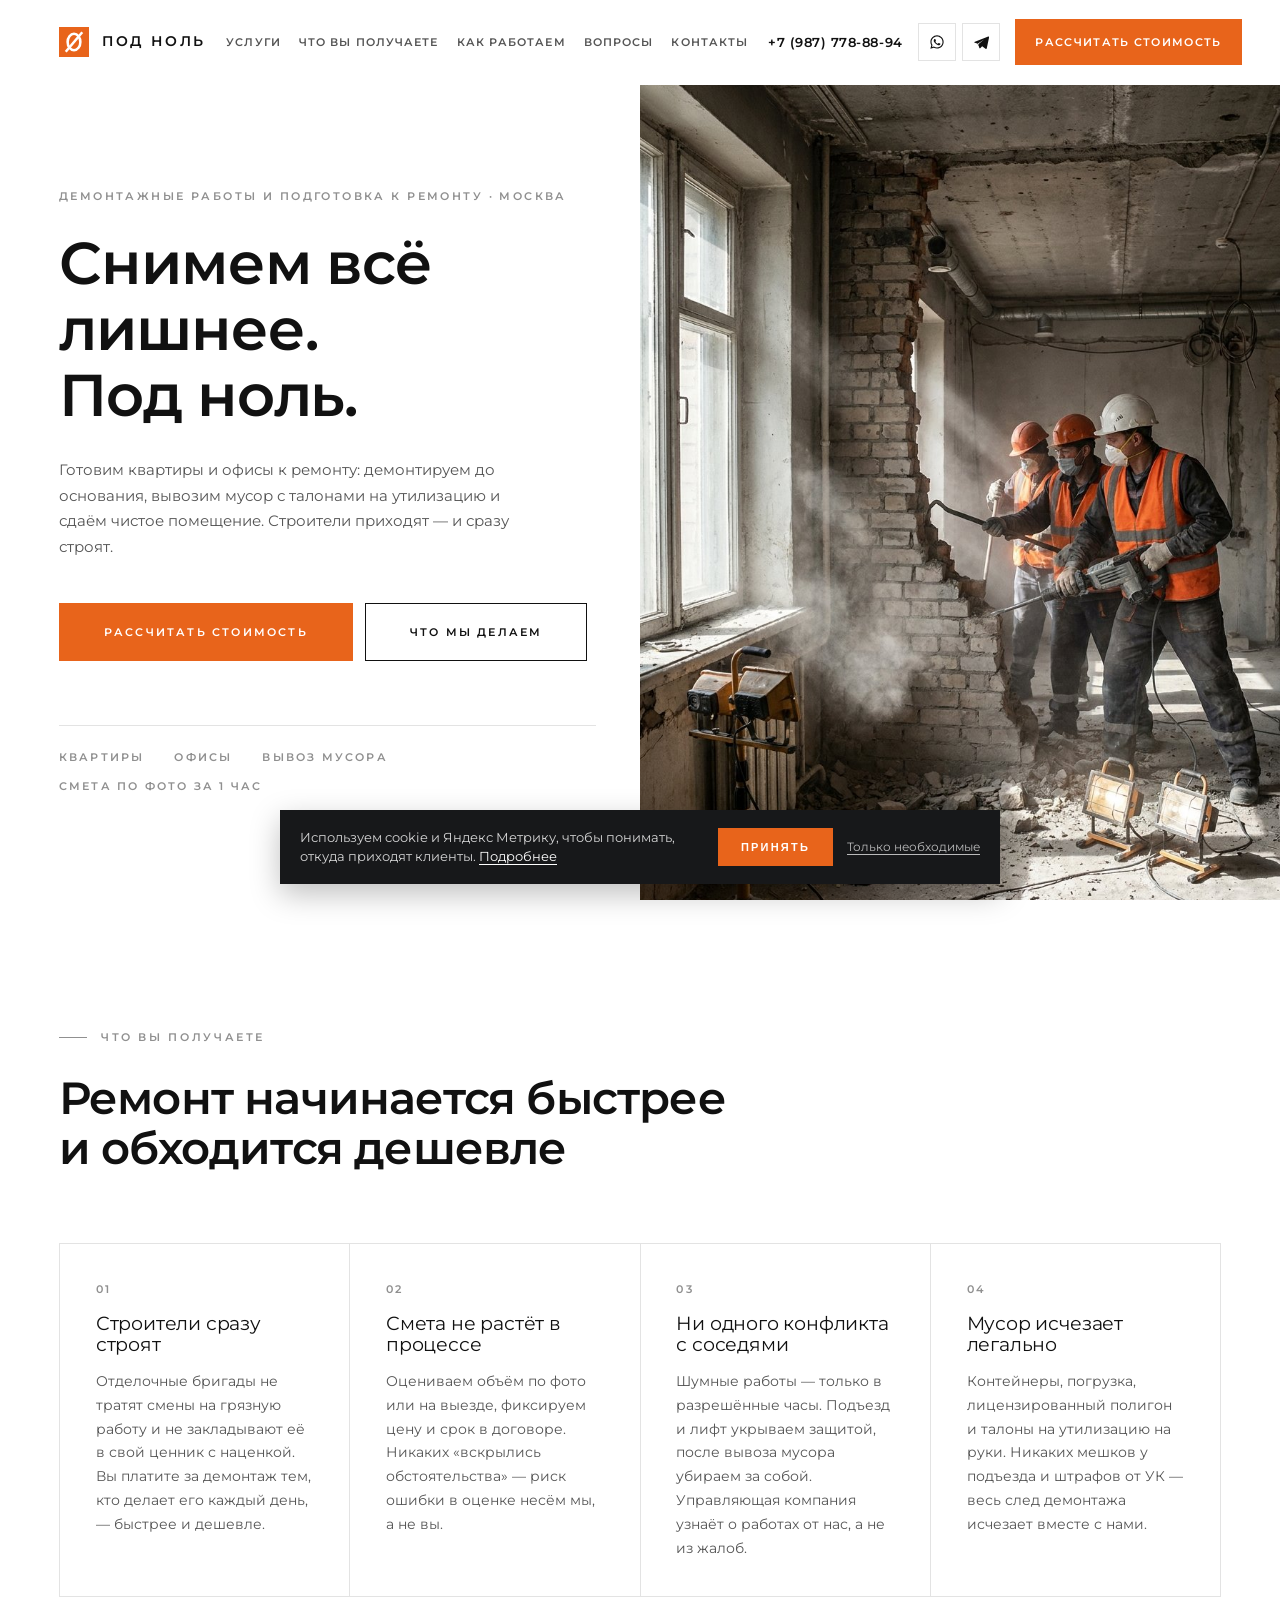
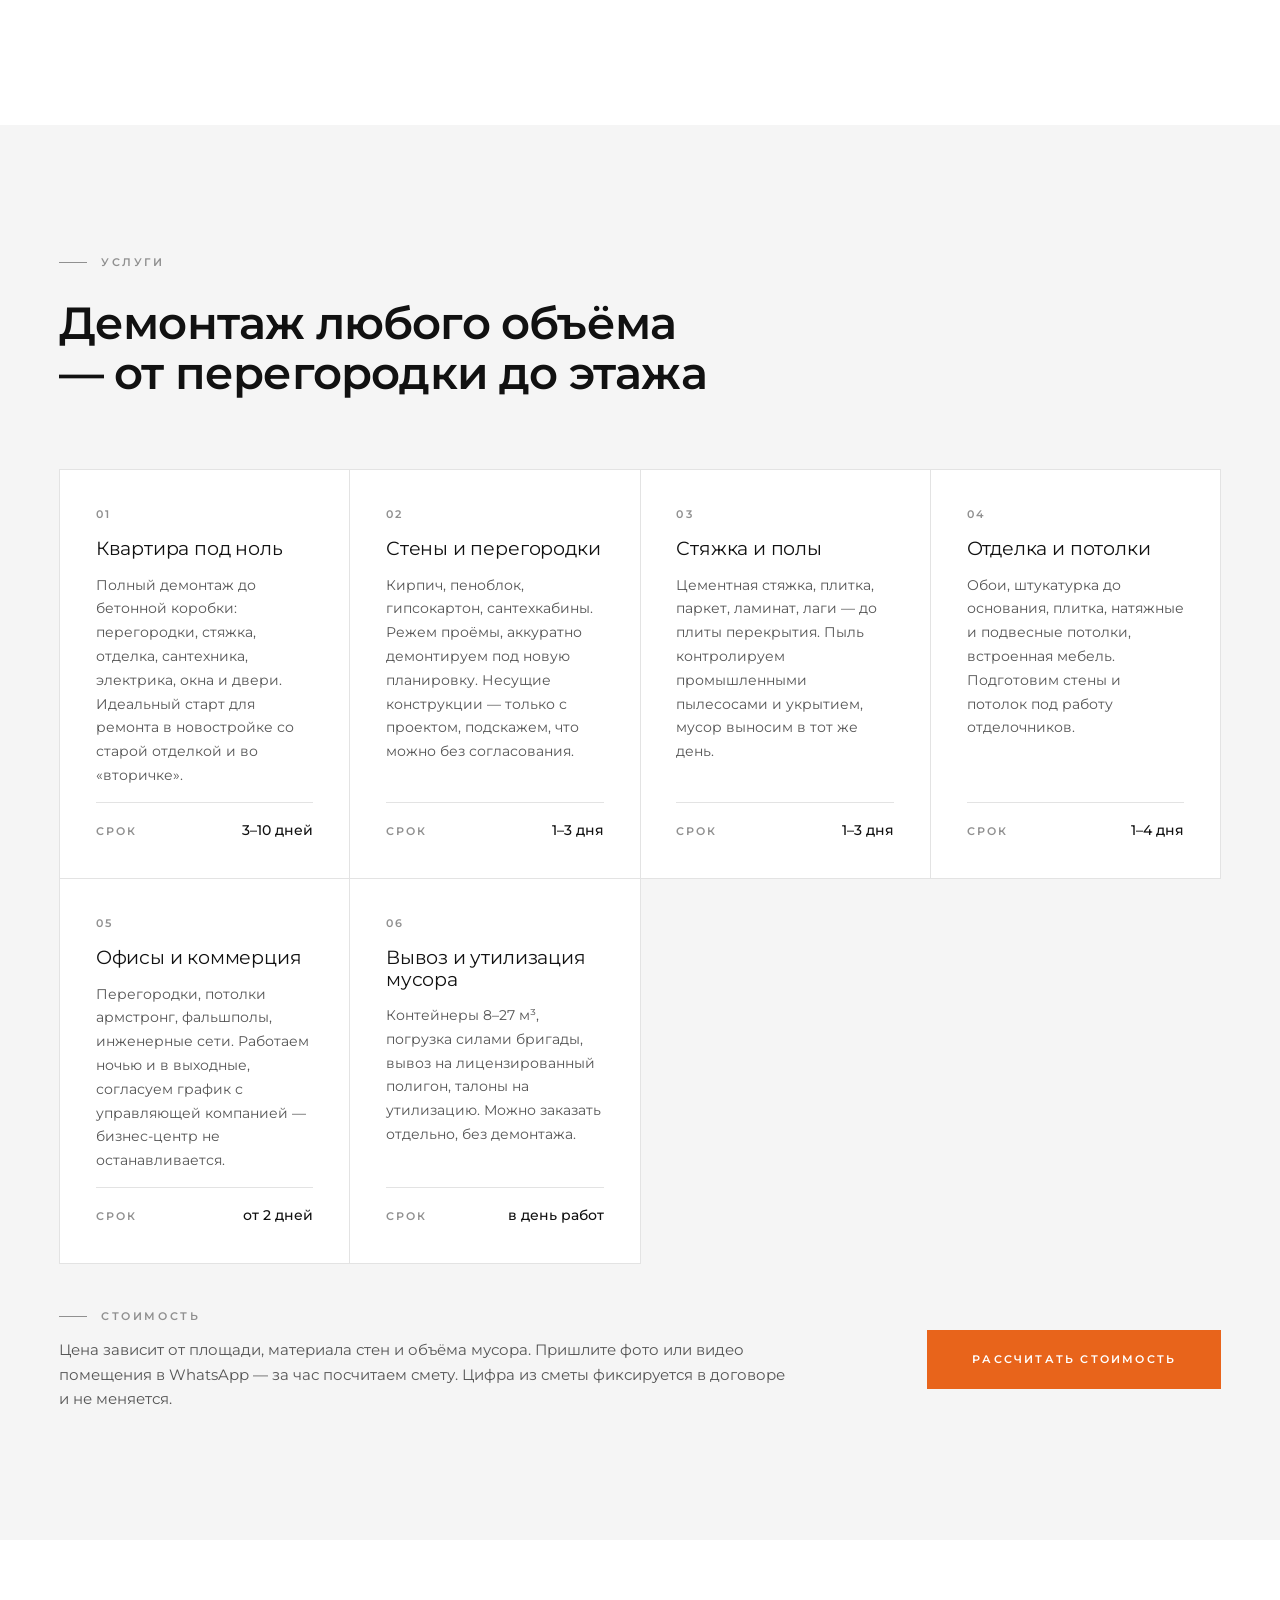
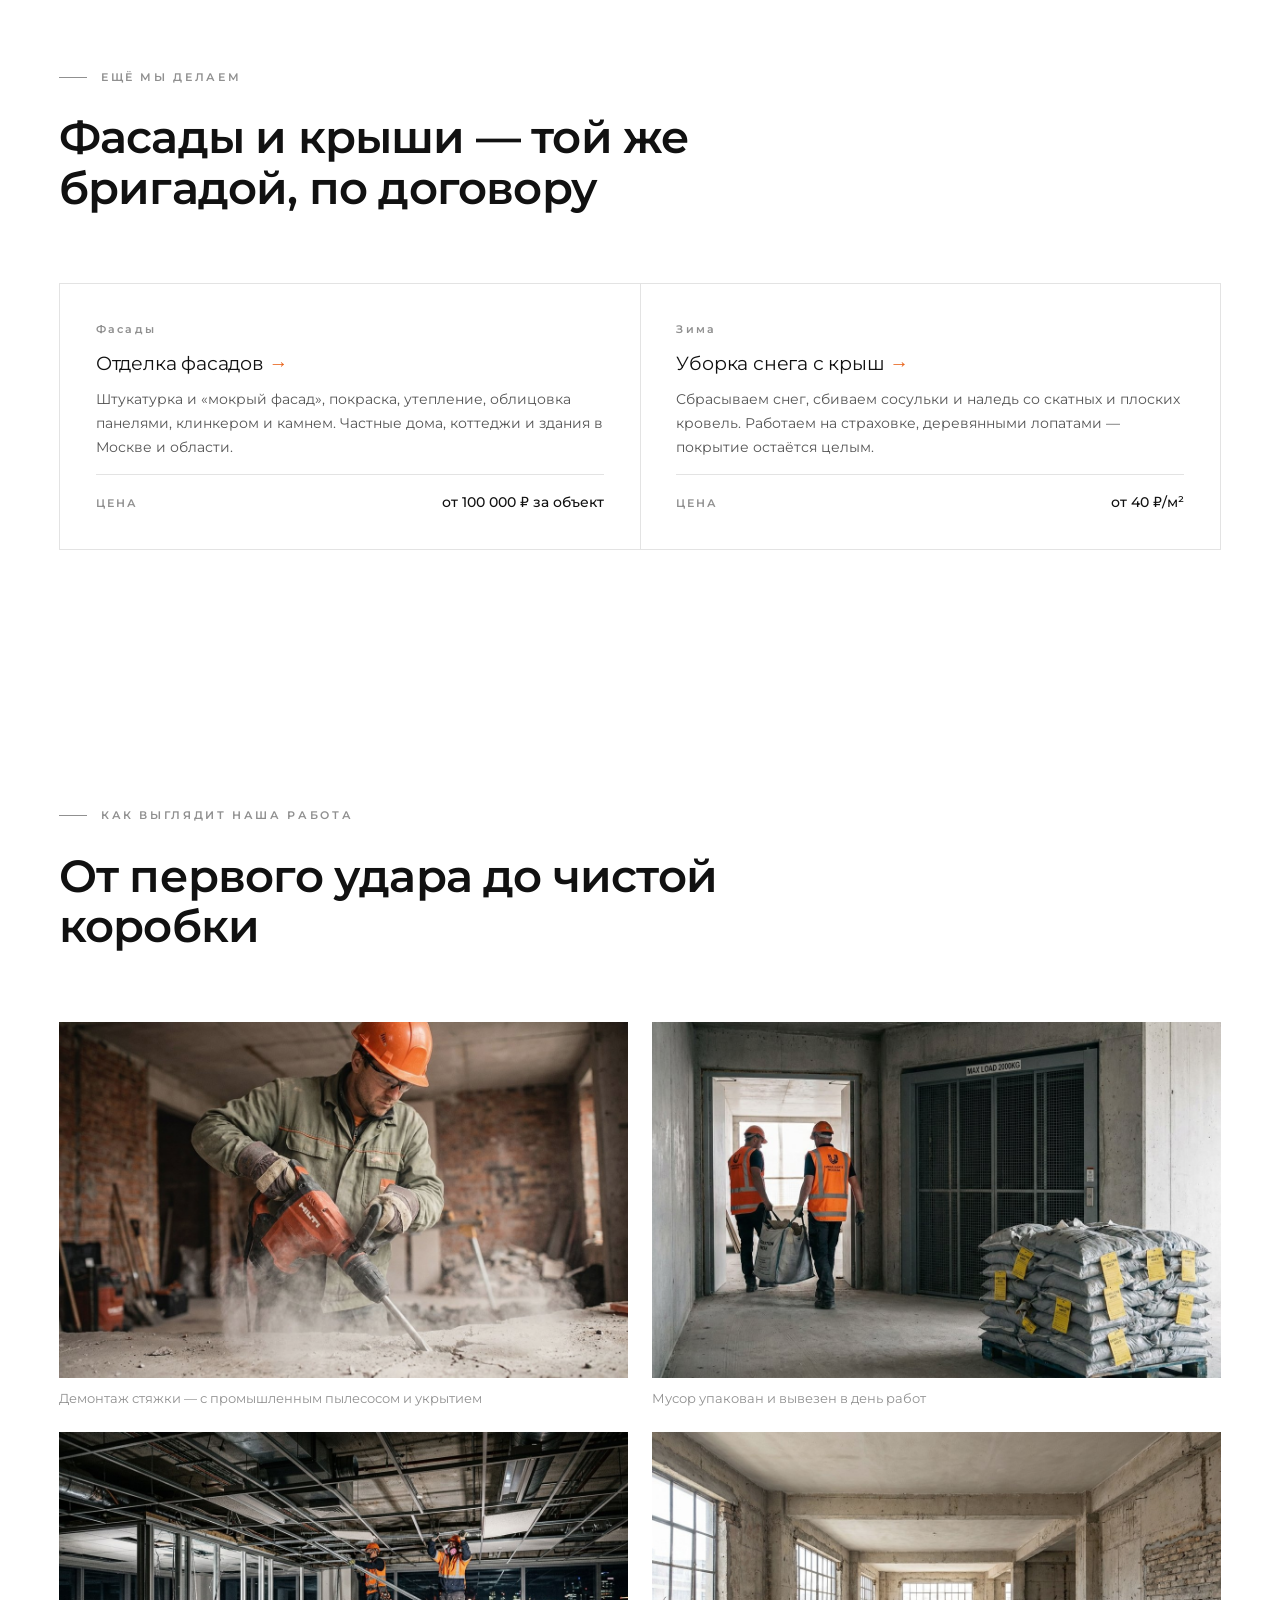
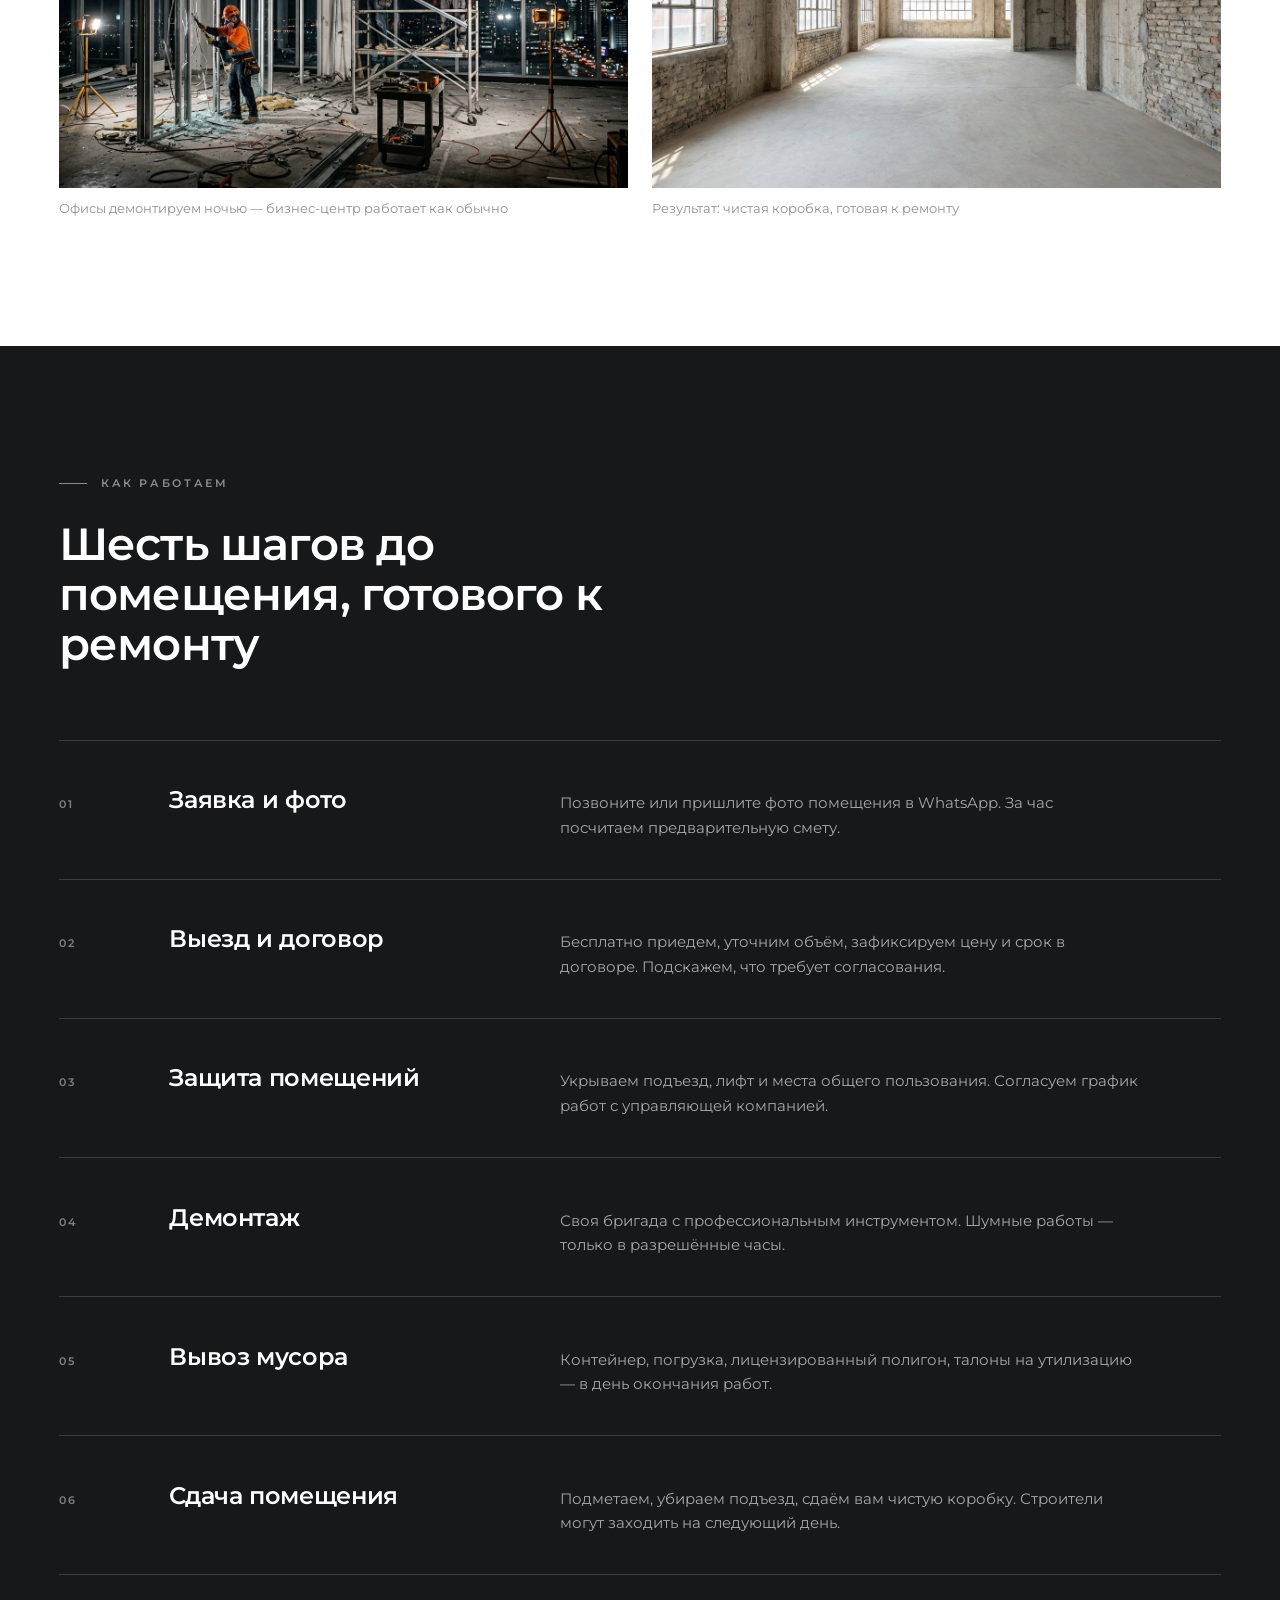
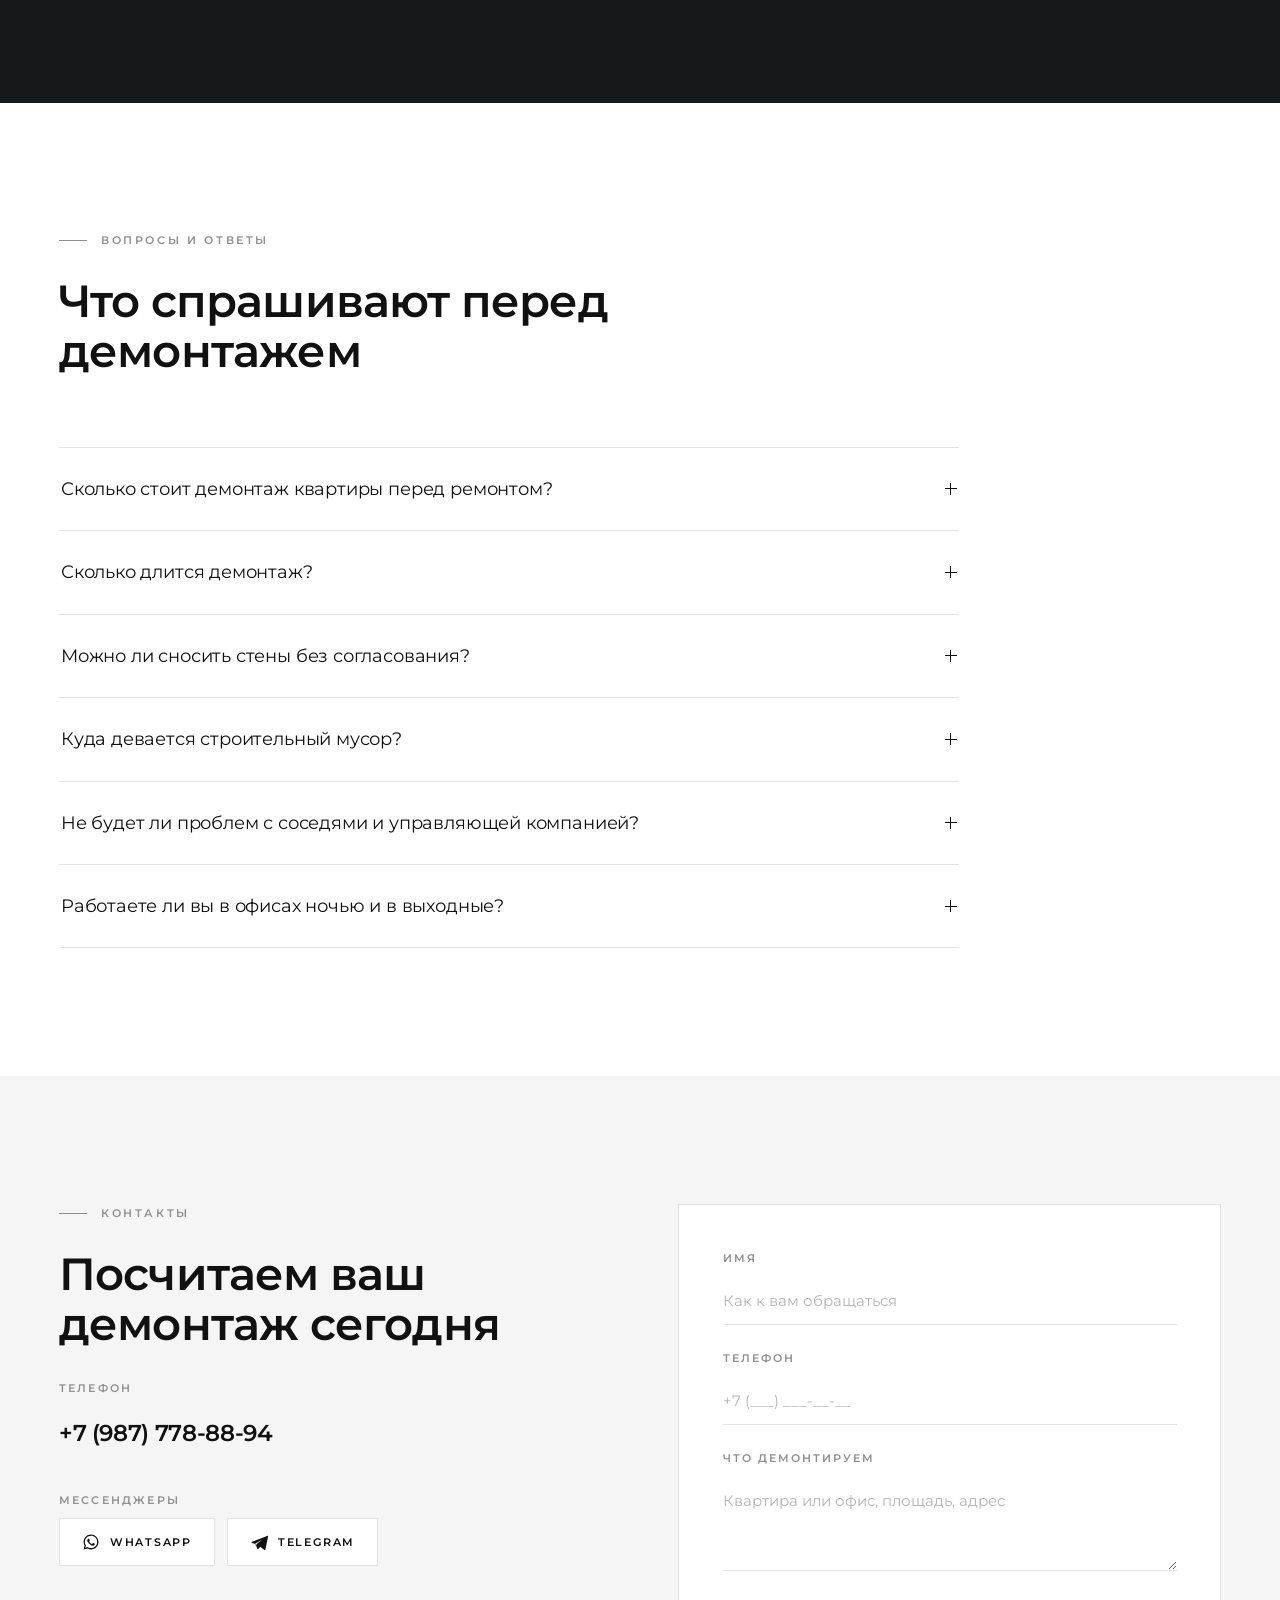
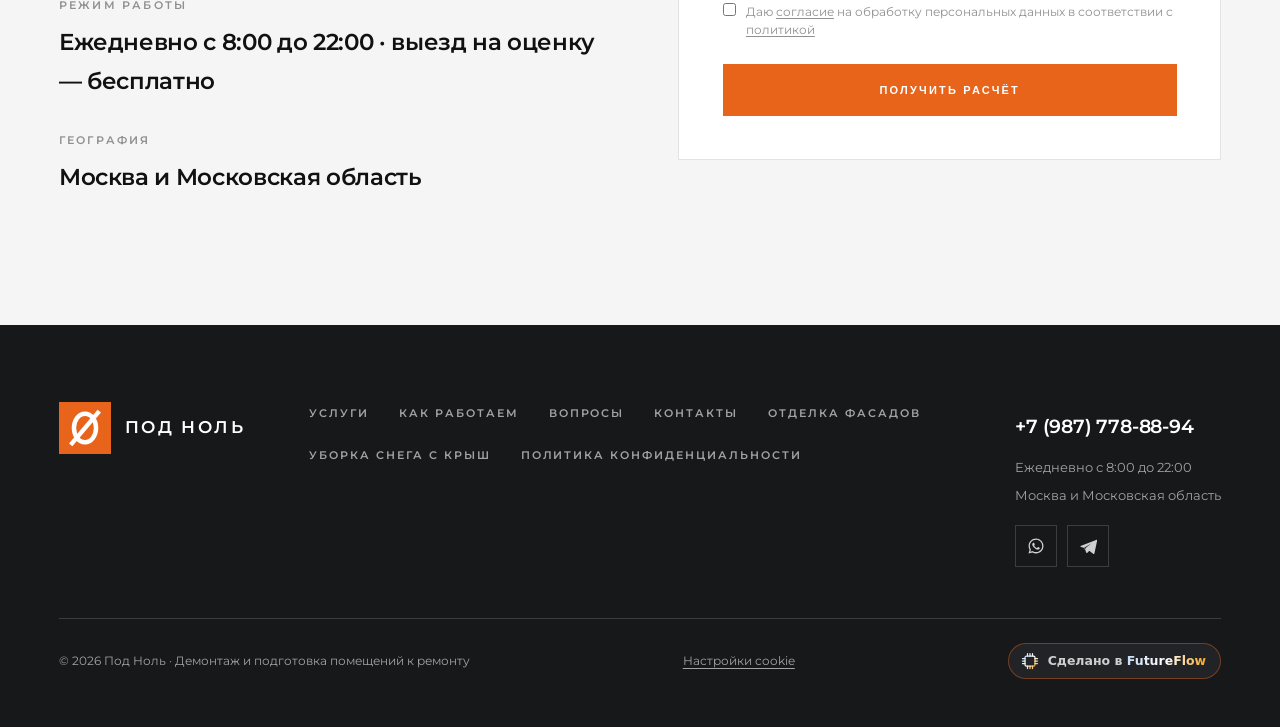
==== commit 289f48f4: "Метрика по согласию на cookie, метки рекламы в заявках и CRM-источник «Яндекс Директ» Счётчик 113983" ====
--- a/index.html
+++ b/index.html
@@ -28,7 +28,7 @@
 
   <link rel="preload" href="assets/fonts/montserrat-cyrillic.woff2" as="font" type="font/woff2" crossorigin>
   <link rel="preload" href="assets/fonts/montserrat-latin.woff2" as="font" type="font/woff2" crossorigin>
-  <link rel="stylesheet" href="css/style.css">
+  <link rel="stylesheet" href="css/style.css?v=2">
   <noscript><style>.reveal { opacity: 1; transform: none; }</style></noscript>
   <link rel="preload" as="image" href="assets/img/hero.jpg">
 
@@ -495,6 +495,6 @@
     </div>
   </div>
 
-  <script src="js/main.js?v=2" defer></script>
+  <script src="js/main.js?v=3" defer></script>
 </body>
 </html>
--- a/css/style.css
+++ b/css/style.css
@@ -1485,3 +1485,60 @@
   .logo__mark { width: 26px; }
   .btn { padding: 17px 30px; }
 }
+
+/* ---------- Уведомление о cookie (Метрика грузится только после «Принять») ---------- */
+
+.cookiebar {
+  position: fixed;
+  left: 16px;
+  right: 16px;
+  bottom: 16px;
+  z-index: 80;
+  max-width: 720px;
+  margin: 0 auto;
+  display: flex;
+  align-items: center;
+  gap: 16px 24px;
+  padding: 16px 20px;
+  background: var(--dark);
+  color: rgba(255, 255, 255, .82);
+  box-shadow: 0 10px 30px rgba(0, 0, 0, .25);
+  font-size: 13px;
+  line-height: 1.5;
+}
+.cookiebar__text { margin: 0; flex: 1 1 auto; }
+.cookiebar__text a { color: #fff; text-decoration: underline; text-underline-offset: 3px; }
+.cookiebar__btns { display: flex; align-items: center; gap: 14px; flex: none; }
+.cookiebar .btn { padding: 12px 22px; }
+.cookiebar__no {
+  padding: 12px 0;
+  border: 0;
+  background: none;
+  color: rgba(255, 255, 255, .7);
+  font: inherit;
+  font-size: 12px;
+  text-decoration: underline;
+  text-underline-offset: 3px;
+  cursor: pointer;
+}
+.cookiebar__no:hover { color: #fff; }
+/* пока висит уведомление, кнопка связи не перекрывает его */
+body.has-cookiebar .fab { visibility: hidden; }
+
+@media (max-width: 640px) {
+  .cookiebar { flex-direction: column; align-items: stretch; left: 12px; right: 12px; bottom: 12px; padding: 14px 16px; }
+  .cookiebar__btns { justify-content: space-between; }
+}
+
+.footer__cookie {
+  padding: 12px 0;
+  border: 0;
+  background: none;
+  color: inherit;
+  font: inherit;
+  font-size: 12px;
+  text-decoration: underline;
+  text-underline-offset: 3px;
+  cursor: pointer;
+}
+.footer__cookie:hover { color: #fff; }
